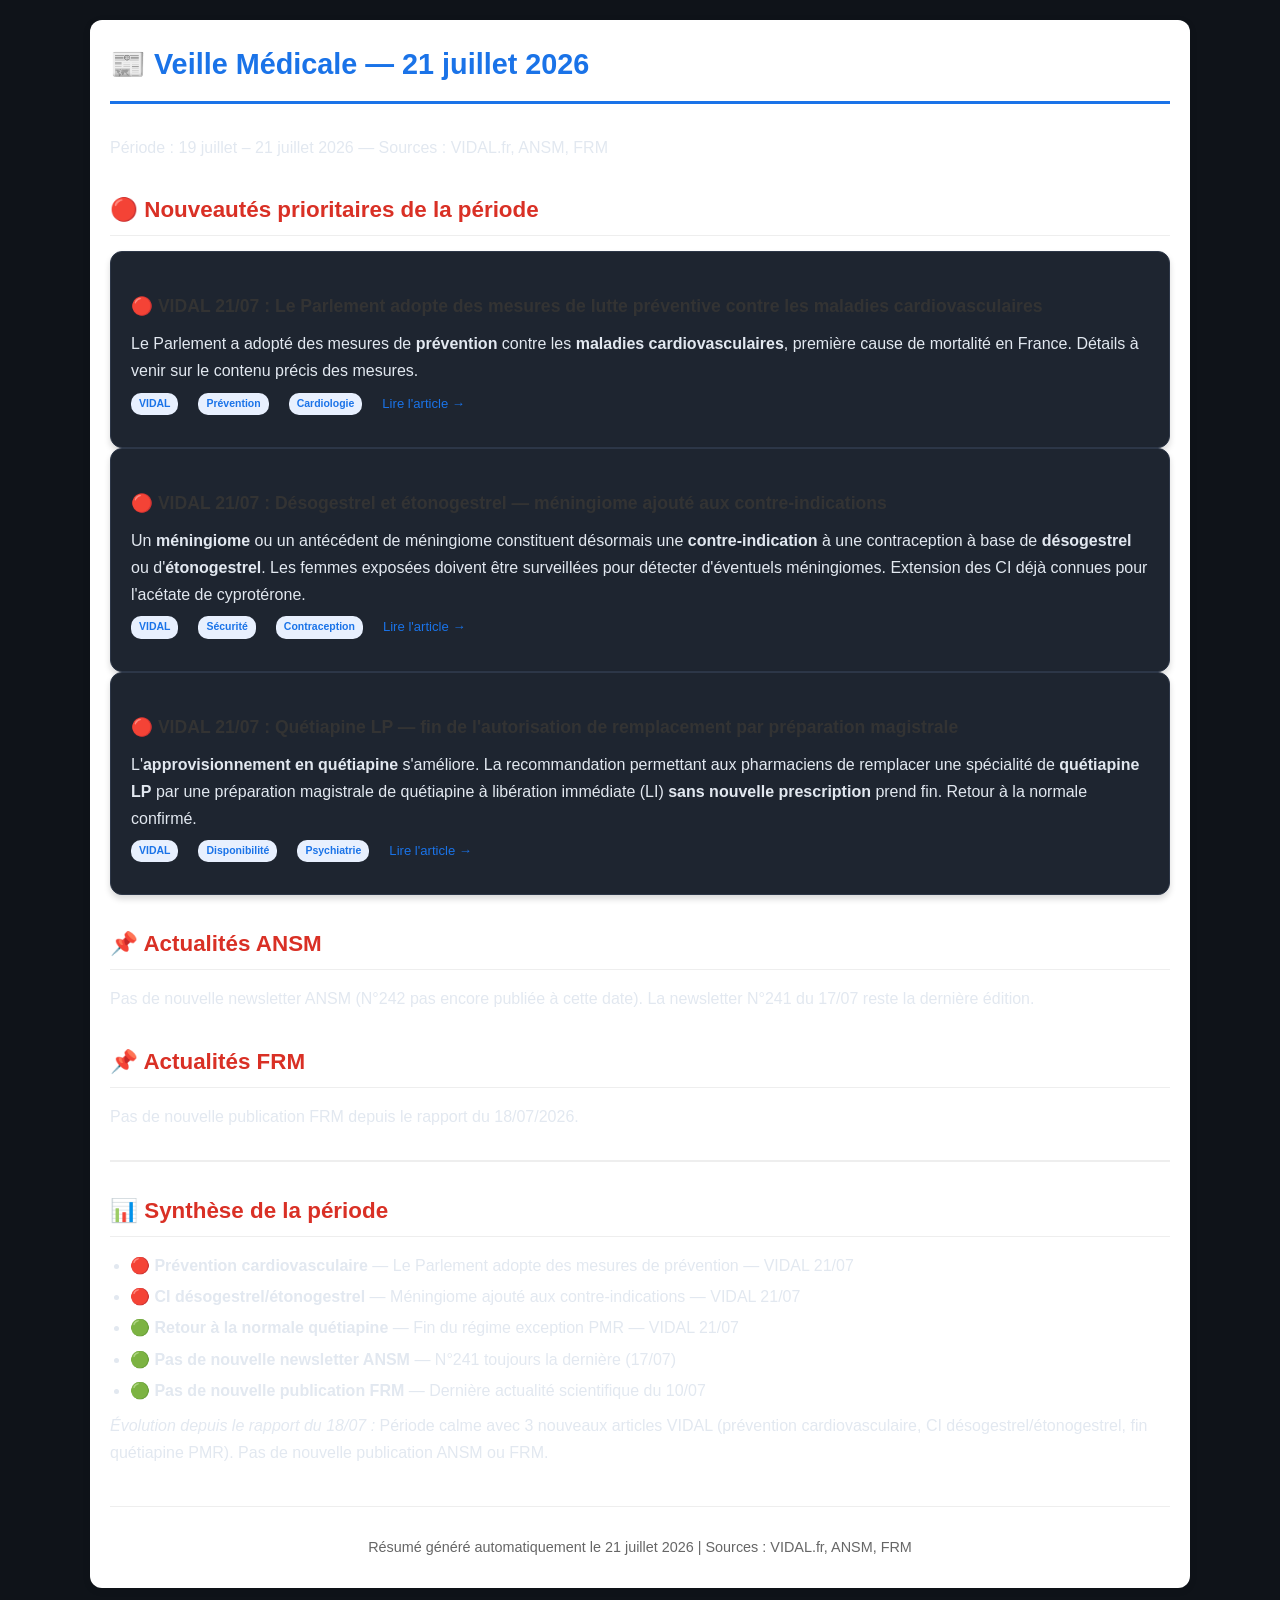
==== veille_medicale.html @ 1be4ecb5 "Mise à jour veille médicale du 2026-07-21" ====
<!DOCTYPE html>
<html lang="fr">
<head>
    <meta charset="UTF-8">
    <meta name="viewport" content="width=device-width, initial-scale=1.0">
    <title>📰 Veille Médicale - 2026-07-21</title>
    <link rel="stylesheet" href="style.css">
    <link rel="stylesheet" href="style_veille.css">
</head>
<body>
    <div class="container">

        <h1>📰 Veille Médicale — 21 juillet 2026</h1>
        <p>Période : 19 juillet – 21 juillet 2026 — Sources : VIDAL.fr, ANSM, FRM</p>

        <h2 class="priority">🔴 Nouveautés prioritaires de la période</h2>

        <div class="article-card is-priority">
            <h3>🔴 VIDAL 21/07 : Le Parlement adopte des mesures de lutte préventive contre les maladies cardiovasculaires</h3>
            <p class="article-text">Le Parlement a adopté des mesures de <strong>prévention</strong> contre les <strong>maladies cardiovasculaires</strong>, première cause de mortalité en France. Détails à venir sur le contenu précis des mesures.</p>
            <div class="article-meta">
                <span class="badge">VIDAL</span>
                <span class="badge">Prévention</span>
                <span class="badge">Cardiologie</span>
                <a href="https://www.vidal.fr/actualites/38116-le-parlement-adopte-des-mesures-de-lutte-preventive-contre-les-maladies-cardiovasculaires.html" class="btn-link">Lire l'article →</a>
            </div>
        </div>

        <div class="article-card is-priority">
            <h3>🔴 VIDAL 21/07 : Désogestrel et étonogestrel — méningiome ajouté aux contre-indications</h3>
            <p class="article-text">Un <strong>méningiome</strong> ou un antécédent de méningiome constituent désormais une <strong>contre-indication</strong> à une contraception à base de <strong>désogestrel</strong> ou d'<strong>étonogestrel</strong>. Les femmes exposées doivent être surveillées pour détecter d'éventuels méningiomes. Extension des CI déjà connues pour l'acétate de cyprotérone.</p>
            <div class="article-meta">
                <span class="badge">VIDAL</span>
                <span class="badge">Sécurité</span>
                <span class="badge">Contraception</span>
                <a href="https://www.vidal.fr/actualites/38103-desogestrel-et-etonogestrel-ajout-du-meningiome-a-la-liste-des-contre-indications.html" class="btn-link">Lire l'article →</a>
            </div>
        </div>

        <div class="article-card is-priority">
            <h3>🔴 VIDAL 21/07 : Quétiapine LP — fin de l'autorisation de remplacement par préparation magistrale</h3>
            <p class="article-text">L'<strong>approvisionnement en quétiapine</strong> s'améliore. La recommandation permettant aux pharmaciens de remplacer une spécialité de <strong>quétiapine LP</strong> par une préparation magistrale de quétiapine à libération immédiate (LI) <strong>sans nouvelle prescription</strong> prend fin. Retour à la normale confirmé.</p>
            <div class="article-meta">
                <span class="badge">VIDAL</span>
                <span class="badge">Disponibilité</span>
                <span class="badge">Psychiatrie</span>
                <a href="https://www.vidal.fr/actualites/38111-preparations-magistrales-de-quetiapine-l-autorisation-de-remplacement-a-l-officine-prend-fin.html" class="btn-link">Lire l'article →</a>
            </div>
        </div>

        <h2>📌 Actualités ANSM</h2>
        <p>Pas de nouvelle newsletter ANSM (N°242 pas encore publiée à cette date). La newsletter N°241 du 17/07 reste la dernière édition.</p>

        <h2>📌 Actualités FRM</h2>
        <p>Pas de nouvelle publication FRM depuis le rapport du 18/07/2026.</p>

        <hr>

        <h2>📊 Synthèse de la période</h2>

        <ul>
            <li><strong>🔴 Prévention cardiovasculaire</strong> — Le Parlement adopte des mesures de prévention — VIDAL 21/07</li>
            <li><strong>🔴 CI désogestrel/étonogestrel</strong> — Méningiome ajouté aux contre-indications — VIDAL 21/07</li>
            <li><strong>🟢 Retour à la normale quétiapine</strong> — Fin du régime exception PMR — VIDAL 21/07</li>
            <li><strong>🟢 Pas de nouvelle newsletter ANSM</strong> — N°241 toujours la dernière (17/07)</li>
            <li><strong>🟢 Pas de nouvelle publication FRM</strong> — Dernière actualité scientifique du 10/07</li>
        </ul>

        <p><em>Évolution depuis le rapport du 18/07 :</em> Période calme avec 3 nouveaux articles VIDAL (prévention cardiovasculaire, CI désogestrel/étonogestrel, fin quétiapine PMR). Pas de nouvelle publication ANSM ou FRM.</p>

        <div class="footer">
            <p>Résumé généré automatiquement le 21 juillet 2026 | Sources : VIDAL.fr, ANSM, FRM</p>
        </div>

    </div>
</body>
</html>
---- style.css ----
/* === Style global === */
* {
    margin: 0;
    padding: 0;
    box-sizing: border-box;
}

body {
    font-family: -apple-system, BlinkMacSystemFont, 'Segoe UI', Roboto, sans-serif;
    line-height: 1.7;
    color: #333;
    background: #f8f9fa;
    padding: 20px;
}

.container {
    max-width: 800px;
    margin: 0 auto;
    background: white;
    padding: 40px;
    border-radius: 12px;
    box-shadow: 0 2px 8px rgba(0,0,0,0.08);
}

/* === Titres === */
h1 {
    color: #1a73e8;
    font-size: 1.8em;
    border-bottom: 3px solid #1a73e8;
    padding-bottom: 12px;
    margin-bottom: 30px;
}

h2 {
    color: #d93025;
    font-size: 1.4em;
    margin: 30px 0 15px;
    padding-bottom: 6px;
    border-bottom: 1px solid #eee;
}

h3 {
    color: #333;
    font-size: 1.1em;
    margin: 20px 0 8px;
}

/* === Texte et liens === */
p {
    margin: 8px 0;
}

a {
    color: #1a73e8;
    text-decoration: none;
}

a:hover {
    text-decoration: underline;
}

/* === Listes === */
ul {
    margin: 8px 0 8px 20px;
}

li {
    margin: 4px 0;
}

/* === Séparateur === */
hr {
    border: none;
    border-top: 2px solid #eee;
    margin: 30px 0;
}

/* === Badge priorités === */
.badge {
    display: inline-block;
    background: #e8f0fe;
    color: #1a73e8;
    font-size: 0.8em;
    padding: 2px 8px;
    border-radius: 10px;
    margin-right: 6px;
    font-weight: 600;
}

/* === Pied de page === */
.footer {
    margin-top: 40px;
    padding-top: 20px;
    border-top: 1px solid #eee;
    font-size: 0.9em;
    color: #666;
    text-align: center;
}

/* === Responsive === */
@media (max-width: 600px) {
    .container {
        padding: 20px;
    }
}
---- style_veille.css ----
/* ===== Veille Personnel de Santé — Style veille_personnel.html ===== */

* { 
  margin: 0; 
  padding: 0; 
  box-sizing: border-box; 
}

body {
  font-family: -apple-system, BlinkMacSystemFont, 'Segoe UI', Roboto, sans-serif;
  background: #0f1319; /* Fond général sombre et moderne */
  color: #e2e8f0; /* Texte principal clair */
  line-height: 1.7;
}

.container {
  max-width: 1100px;
  margin: 0 auto;
  padding: 20px;
}

/* Header — Dégradé moderne Violet/Bleu */
header {
  background: linear-gradient(135deg, #4c1d95, #1e40af);
  color: white;
  padding: 32px 24px;
  border-radius: 14px;
  margin-bottom: 28px;
  box-shadow: 0 4px 20px rgba(0, 0, 0, 0.25);
}

header h1 {
  font-size: 1.9em;
  margin-bottom: 8px;
}

header p {
  opacity: 0.9;
  font-size: 0.95em;
}

.header-meta {
  margin-top: 14px;
  display: flex;
  gap: 14px;
  flex-wrap: wrap;
  font-size: 0.85em;
}

.header-meta span {
  background: rgba(255, 255, 255, 0.15);
  padding: 4px 14px;
  border-radius: 20px;
  backdrop-filter: blur(4px);
}

/* Stats grid */
.stats-grid {
  display: grid;
  grid-template-columns: repeat(auto-fit, minmax(180px, 1fr));
  gap: 14px;
  margin-bottom: 24px;
}

.stat-card {
  background: #151b23; /* Gris foncé bleuté pour les stats */
  border: 1px solid #212936;
  border-radius: 12px;
  padding: 18px;
  box-shadow: 0 4px 12px rgba(0, 0, 0, 0.15);
  transition: transform 0.2s;
}

.stat-card:hover {
  transform: translateY(-2px);
}

.stat-card .number {
  font-size: 2em;
  font-weight: 700;
  color: #60a5fa; /* Bleu lumineux pour faire ressortir les chiffres */
}

.stat-card .label {
  font-size: 0.85em;
  color: #94a3b8;
  margin-top: 4px;
}

/* Source badges */
.source-stats {
  display: flex;
  gap: 12px;
  margin-bottom: 24px;
  flex-wrap: wrap;
}

.source-badge {
  background: #151b23;
  border: 1px solid #212936;
  color: #cbd5e1;
  padding: 6px 14px;
  border-radius: 20px;
  font-size: 0.85em;
}

.source-badge strong {
  color: #818cf8; /* Violet clair pour valoriser les nombres */
}

/* Keywords trending */
.trending-kws {
  display: flex;
  gap: 8px;
  flex-wrap: wrap;
  margin-bottom: 24px;
  background: #151b23;
  padding: 12px;
  border-radius: 10px;
  border: 1px solid #212936;
}

.kw-tag {
  background: #222a36;
  color: #93c5fd;
  border: 1px solid #1e3a8a;
  padding: 4px 10px;
  border-radius: 6px;
  font-size: 0.82em;
}

/* Filters and selectors */
.filters {
  display: flex;
  gap: 12px;
  background: #151b23;
  padding: 16px;
  border-radius: 12px;
  margin-bottom: 20px;
  align-items: center;
  flex-wrap: wrap;
  border: 1px solid #212936;
}

.filters label {
  font-size: 0.9em;
  font-weight: 600;
  color: #94a3b8;
}

.filters select, .filters input {
  background: #1e2530;
  border: 1px solid #374151;
  color: white;
  padding: 8px 12px;
  border-radius: 8px;
  outline: none;
  font-size: 0.9em;
}

.filters select:focus, .filters input:focus {
  border-color: #60a5fa;
  box-shadow: 0 0 0 2px rgba(96, 165, 250, 0.2);
}

.filter-btn {
  background: #374151;
  color: white;
  border: none;
  padding: 8px 16px;
  border-radius: 8px;
  cursor: pointer;
  font-weight: 500;
  font-size: 0.9em;
}

.filter-btn:hover {
  background: #4b5563;
}

/* Toolbar sorting buttons */
.toolbar {
  display: flex;
  gap: 10px;
  margin-bottom: 20px;
}

.toolbar button {
  background: #151b23;
  border: 1px solid #212936;
  color: #94a3b8;
  padding: 8px 16px;
  border-radius: 8px;
  cursor: pointer;
  font-size: 0.88em;
  font-weight: 500;
  transition: all 0.2s;
}

.toolbar button:hover {
  background: #1e2530;
  color: white;
}

.toolbar button.active {
  background: #2563eb;
  color: white;
  border-color: #3b82f6;
  box-shadow: 0 0 12px rgba(59, 130, 246, 0.3);
}

/* Article Cards — Gris très foncé imposé */
.article-list {
  display: flex;
  flex-direction: column;
  gap: 16px;
}

.article-card {
  background: #1e2530; /* Gris très foncé requis */
  border: 1px solid #2d3748;
  border-radius: 12px;
  padding: 20px;
  box-shadow: 0 4px 6px rgba(0, 0, 0, 0.15);
  transition: box-shadow 0.2s, border-color 0.2s;
}

.article-card:hover {
  box-shadow: 0 6px 16px rgba(0, 0, 0, 0.25);
  border-color: #4a5568;
}

/* Bordures latérales d'accentuation d'après priorité (optionnel mais très lisible) */
.article-card.high { border-left: 4px solid #ef4444; }
.article-card.medium { border-left: 4px solid #f59e0b; }
.article-card.low { border-left: 4px solid #3b82f6; }

.article-header {
  display: flex;
  justify-content: space-between;
  align-items: flex-start;
  gap: 16px;
  margin-bottom: 10px;
}

.article-title {
  font-size: 1.15em;
  font-weight: 600;
  color: #f8fafc; /* Titre très clair */
  line-height: 1.4;
}

/* Badges de score */
.score-badge {
  padding: 4px 10px;
  border-radius: 6px;
  font-size: 0.78em;
  font-weight: 600;
  white-space: nowrap;
}

.score-badge.high { background: rgba(239, 68, 68, 0.15); color: #fca5a5; border: 1px solid rgba(239, 68, 68, 0.3); }
.score-badge.medium { background: rgba(245, 158, 11, 0.15); color: #fde047; border: 1px solid rgba(245, 158, 11, 0.3); }
.score-badge.low { background: rgba(59, 130, 246, 0.15); color: #93c5fd; border: 1px solid rgba(59, 130, 246, 0.3); }

/* Meta info */
.article-meta {
  display: flex;
  gap: 14px;
  font-size: 0.82em;
  color: #94a3b8;
  margin-bottom: 12px;
  flex-wrap: wrap;
}

.article-meta .source {
  font-weight: 600;
  color: #a78bfa; /* Accentuation violette pour la source */
}

/* Résumé */
.article-resume {
  font-size: 0.92em;
  color: #cbd5e1; /* Gris doux pour le pavé de texte */
  line-height: 1.7;
  margin-bottom: 14px;
  text-align: justify;
}

/* Keywords */
.article-kws {
  display: flex;
  gap: 6px;
  flex-wrap: wrap;
}

.art-kw {
  background: #151b23;
  border: 1px solid #2d3748;
  padding: 3px 9px;
  border-radius: 6px;
  font-size: 0.75em;
  color: #94a3b8;
}

.art-kw.multi {
  background: rgba(245, 158, 11, 0.1);
  color: #f59e0b;
  border: 1px solid rgba(245, 158, 11, 0.2);
}

/* Pagination */
#pagination {
  display: flex;
  justify-content: center;
  gap: 8px;
  margin-top: 30px;
  margin-bottom: 20px;
}

#pagination button {
  background: #151b23;
  border: 1px solid #212936;
  color: #94a3b8;
  padding: 8px 14px;
  border-radius: 6px;
  cursor: pointer;
  transition: all 0.2s;
}

#pagination button:hover {
  background: #1e2530;
  color: white;
}

#pagination button.active {
  background: #4c1d95;
  color: white;
  border-color: #6d28d9;
}
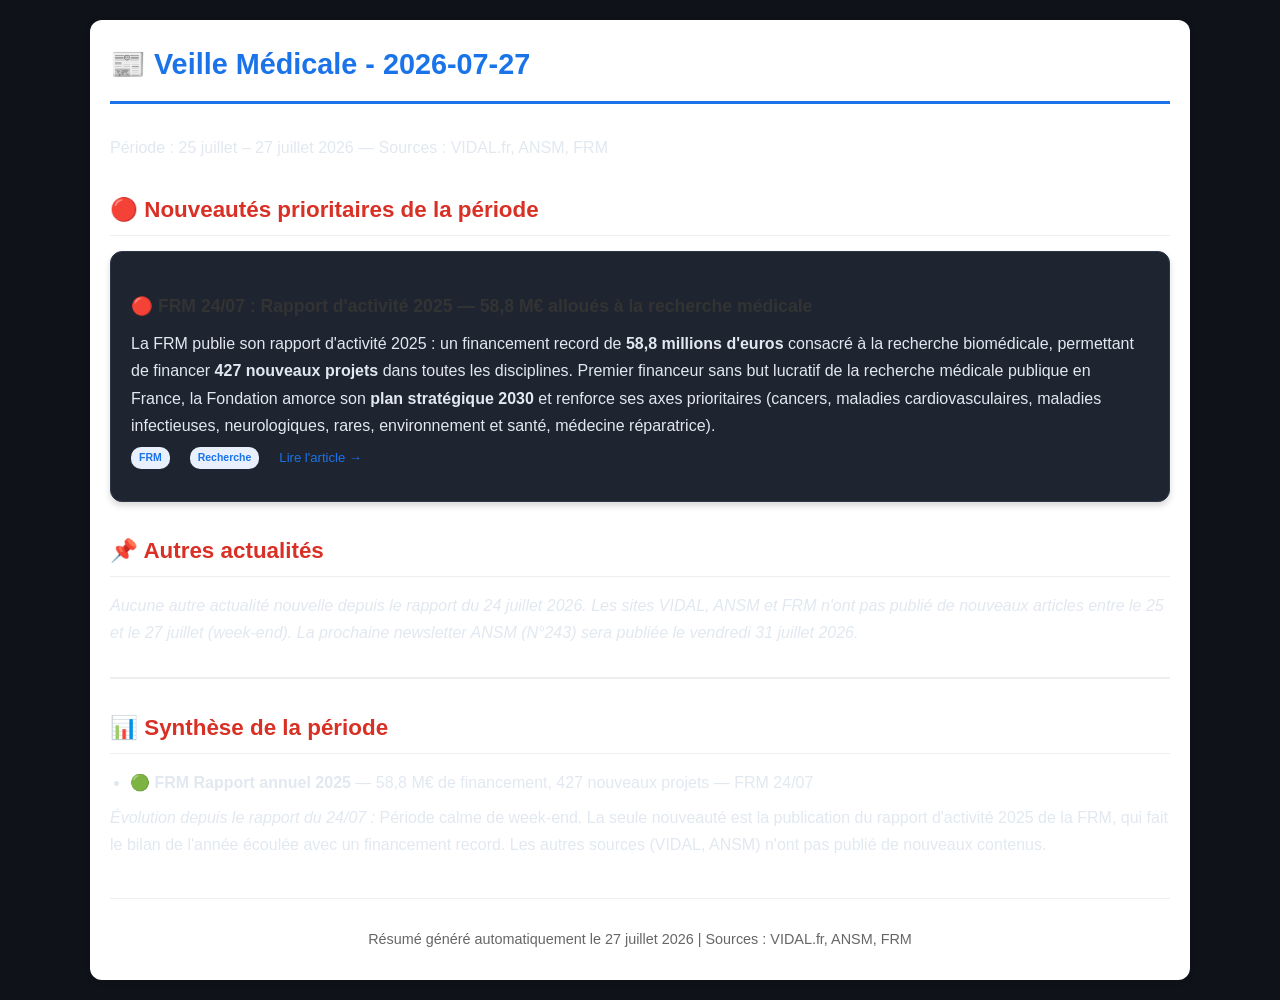
==== commit c60872e1: "Mise à jour veille médicale du 2026-07-27" ====
--- a/veille_medicale.html
+++ b/veille_medicale.html
@@ -3,75 +3,46 @@
 <head>
     <meta charset="UTF-8">
     <meta name="viewport" content="width=device-width, initial-scale=1.0">
-    <title>📰 Veille Médicale - 2026-07-21</title>
+    <title>📰 Veille Médicale - 2026-07-27</title>
     <link rel="stylesheet" href="style.css">
     <link rel="stylesheet" href="style_veille.css">
 </head>
 <body>
     <div class="container">
 
-        <h1>📰 Veille Médicale — 21 juillet 2026</h1>
-        <p>Période : 19 juillet – 21 juillet 2026 — Sources : VIDAL.fr, ANSM, FRM</p>
+        <h1>📰 Veille Médicale - 2026-07-27</h1>
+        <p>Période : 25 juillet – 27 juillet 2026 — Sources : VIDAL.fr, ANSM, FRM</p>
 
         <h2 class="priority">🔴 Nouveautés prioritaires de la période</h2>
 
         <div class="article-card is-priority">
-            <h3>🔴 VIDAL 21/07 : Le Parlement adopte des mesures de lutte préventive contre les maladies cardiovasculaires</h3>
-            <p class="article-text">Le Parlement a adopté des mesures de <strong>prévention</strong> contre les <strong>maladies cardiovasculaires</strong>, première cause de mortalité en France. Détails à venir sur le contenu précis des mesures.</p>
+            <h3>🔴 FRM 24/07 : Rapport d'activité 2025 — 58,8 M€ alloués à la recherche médicale</h3>
+            <p class="article-text">La FRM publie son rapport d'activité 2025 : un financement record de <strong>58,8 millions d'euros</strong> consacré à la recherche biomédicale, permettant de financer <strong>427 nouveaux projets</strong> dans toutes les disciplines. Premier financeur sans but lucratif de la recherche médicale publique en France, la Fondation amorce son <strong>plan stratégique 2030</strong> et renforce ses axes prioritaires (cancers, maladies cardiovasculaires, maladies infectieuses, neurologiques, rares, environnement et santé, médecine réparatrice).</p>
             <div class="article-meta">
-                <span class="badge">VIDAL</span>
-                <span class="badge">Prévention</span>
-                <span class="badge">Cardiologie</span>
-                <a href="https://www.vidal.fr/actualites/38116-le-parlement-adopte-des-mesures-de-lutte-preventive-contre-les-maladies-cardiovasculaires.html" class="btn-link">Lire l'article →</a>
+                <span class="badge">FRM</span>
+                <span class="badge">Recherche</span>
+                <a href="https://www.frm.org/fr/actualites/rapport-activite-2025" class="btn-link">Lire l'article →</a>
             </div>
         </div>
 
-        <div class="article-card is-priority">
-            <h3>🔴 VIDAL 21/07 : Désogestrel et étonogestrel — méningiome ajouté aux contre-indications</h3>
-            <p class="article-text">Un <strong>méningiome</strong> ou un antécédent de méningiome constituent désormais une <strong>contre-indication</strong> à une contraception à base de <strong>désogestrel</strong> ou d'<strong>étonogestrel</strong>. Les femmes exposées doivent être surveillées pour détecter d'éventuels méningiomes. Extension des CI déjà connues pour l'acétate de cyprotérone.</p>
-            <div class="article-meta">
-                <span class="badge">VIDAL</span>
-                <span class="badge">Sécurité</span>
-                <span class="badge">Contraception</span>
-                <a href="https://www.vidal.fr/actualites/38103-desogestrel-et-etonogestrel-ajout-du-meningiome-a-la-liste-des-contre-indications.html" class="btn-link">Lire l'article →</a>
-            </div>
-        </div>
+        <h2>📌 Autres actualités</h2>
 
-        <div class="article-card is-priority">
-            <h3>🔴 VIDAL 21/07 : Quétiapine LP — fin de l'autorisation de remplacement par préparation magistrale</h3>
-            <p class="article-text">L'<strong>approvisionnement en quétiapine</strong> s'améliore. La recommandation permettant aux pharmaciens de remplacer une spécialité de <strong>quétiapine LP</strong> par une préparation magistrale de quétiapine à libération immédiate (LI) <strong>sans nouvelle prescription</strong> prend fin. Retour à la normale confirmé.</p>
-            <div class="article-meta">
-                <span class="badge">VIDAL</span>
-                <span class="badge">Disponibilité</span>
-                <span class="badge">Psychiatrie</span>
-                <a href="https://www.vidal.fr/actualites/38111-preparations-magistrales-de-quetiapine-l-autorisation-de-remplacement-a-l-officine-prend-fin.html" class="btn-link">Lire l'article →</a>
-            </div>
-        </div>
-
-        <h2>📌 Actualités ANSM</h2>
-        <p>Pas de nouvelle newsletter ANSM (N°242 pas encore publiée à cette date). La newsletter N°241 du 17/07 reste la dernière édition.</p>
-
-        <h2>📌 Actualités FRM</h2>
-        <p>Pas de nouvelle publication FRM depuis le rapport du 18/07/2026.</p>
+        <p><em>Aucune autre actualité nouvelle depuis le rapport du 24 juillet 2026. Les sites VIDAL, ANSM et FRM n'ont pas publié de nouveaux articles entre le 25 et le 27 juillet (week-end). La prochaine newsletter ANSM (N°243) sera publiée le vendredi 31 juillet 2026.</em></p>
 
         <hr>
 
         <h2>📊 Synthèse de la période</h2>
 
         <ul>
-            <li><strong>🔴 Prévention cardiovasculaire</strong> — Le Parlement adopte des mesures de prévention — VIDAL 21/07</li>
-            <li><strong>🔴 CI désogestrel/étonogestrel</strong> — Méningiome ajouté aux contre-indications — VIDAL 21/07</li>
-            <li><strong>🟢 Retour à la normale quétiapine</strong> — Fin du régime exception PMR — VIDAL 21/07</li>
-            <li><strong>🟢 Pas de nouvelle newsletter ANSM</strong> — N°241 toujours la dernière (17/07)</li>
-            <li><strong>🟢 Pas de nouvelle publication FRM</strong> — Dernière actualité scientifique du 10/07</li>
+            <li><strong>🟢 FRM Rapport annuel 2025</strong> — 58,8 M€ de financement, 427 nouveaux projets — FRM 24/07</li>
         </ul>
 
-        <p><em>Évolution depuis le rapport du 18/07 :</em> Période calme avec 3 nouveaux articles VIDAL (prévention cardiovasculaire, CI désogestrel/étonogestrel, fin quétiapine PMR). Pas de nouvelle publication ANSM ou FRM.</p>
+        <p><em>Évolution depuis le rapport du 24/07 :</em> Période calme de week-end. La seule nouveauté est la publication du rapport d'activité 2025 de la FRM, qui fait le bilan de l'année écoulée avec un financement record. Les autres sources (VIDAL, ANSM) n'ont pas publié de nouveaux contenus.</p>
 
         <div class="footer">
-            <p>Résumé généré automatiquement le 21 juillet 2026 | Sources : VIDAL.fr, ANSM, FRM</p>
+            <p>Résumé généré automatiquement le 27 juillet 2026 | Sources : VIDAL.fr, ANSM, FRM</p>
         </div>
 
     </div>
 </body>
-</html>
+</html>
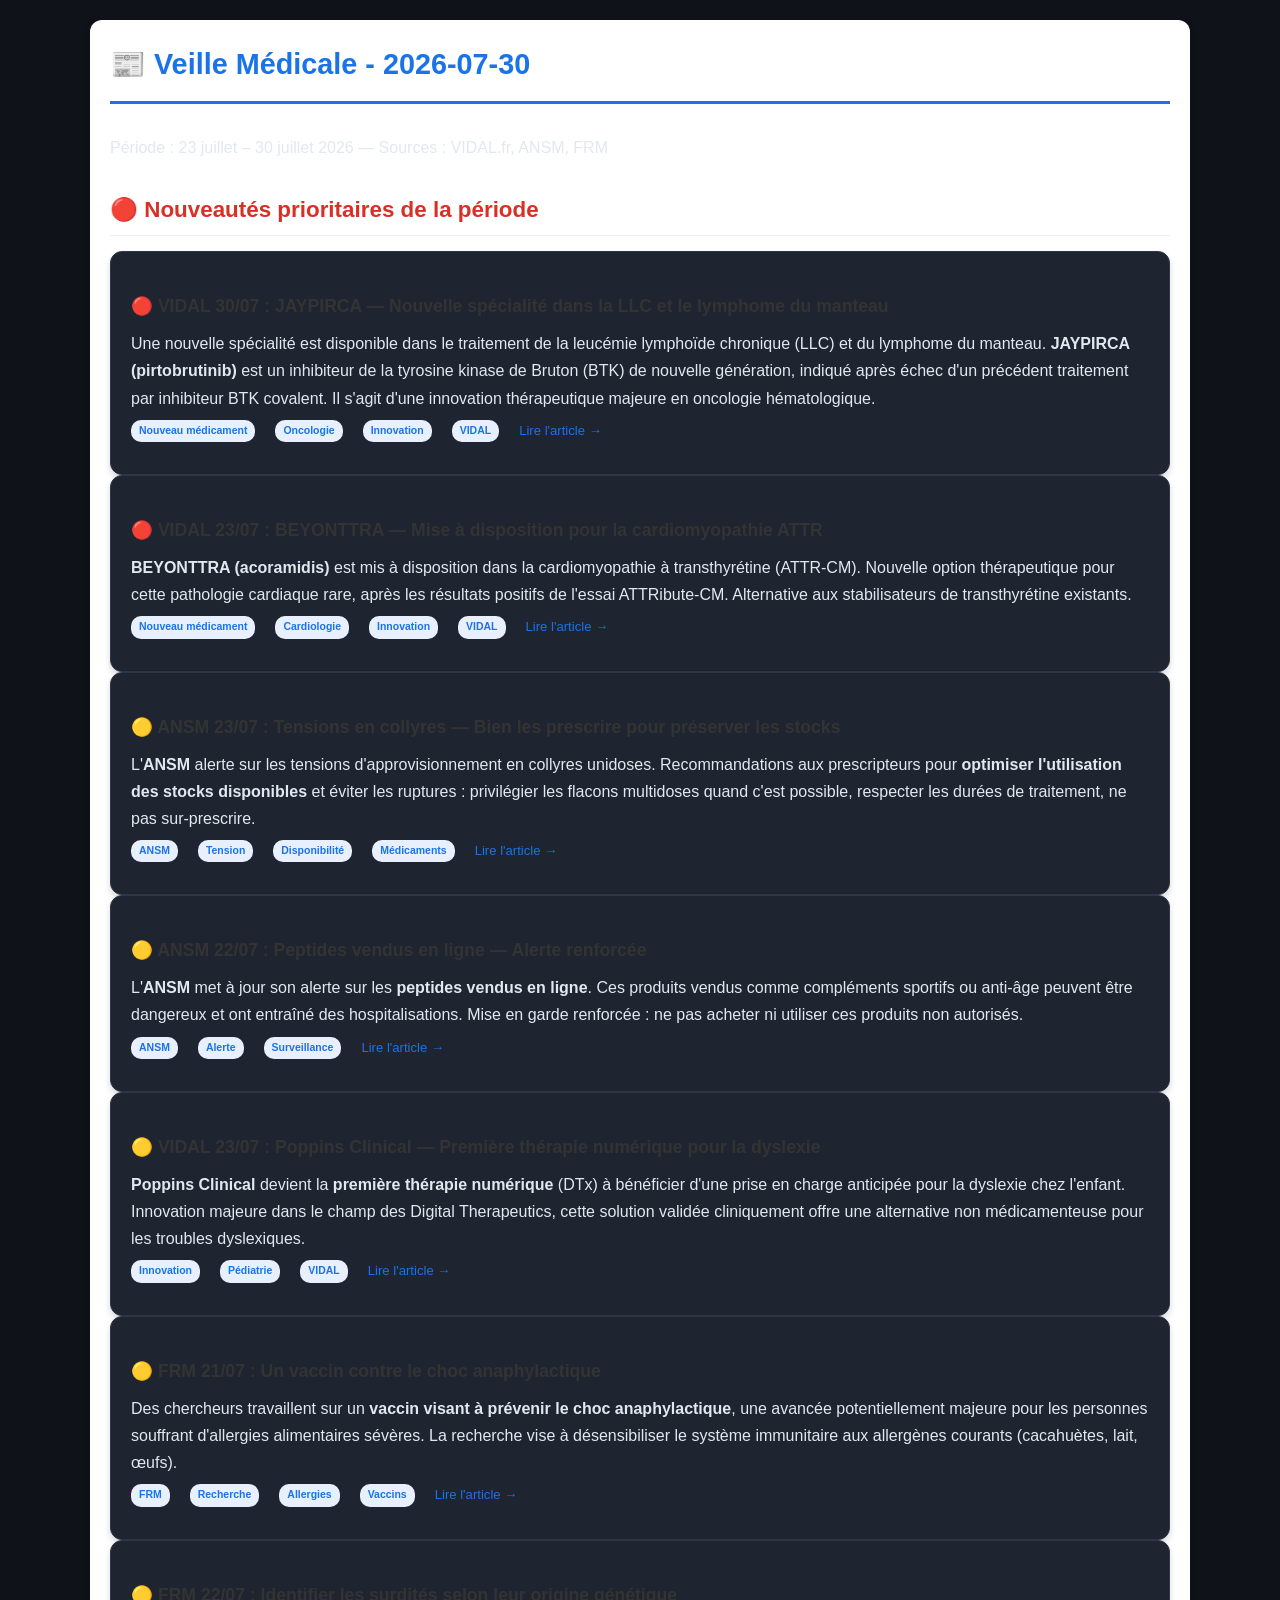
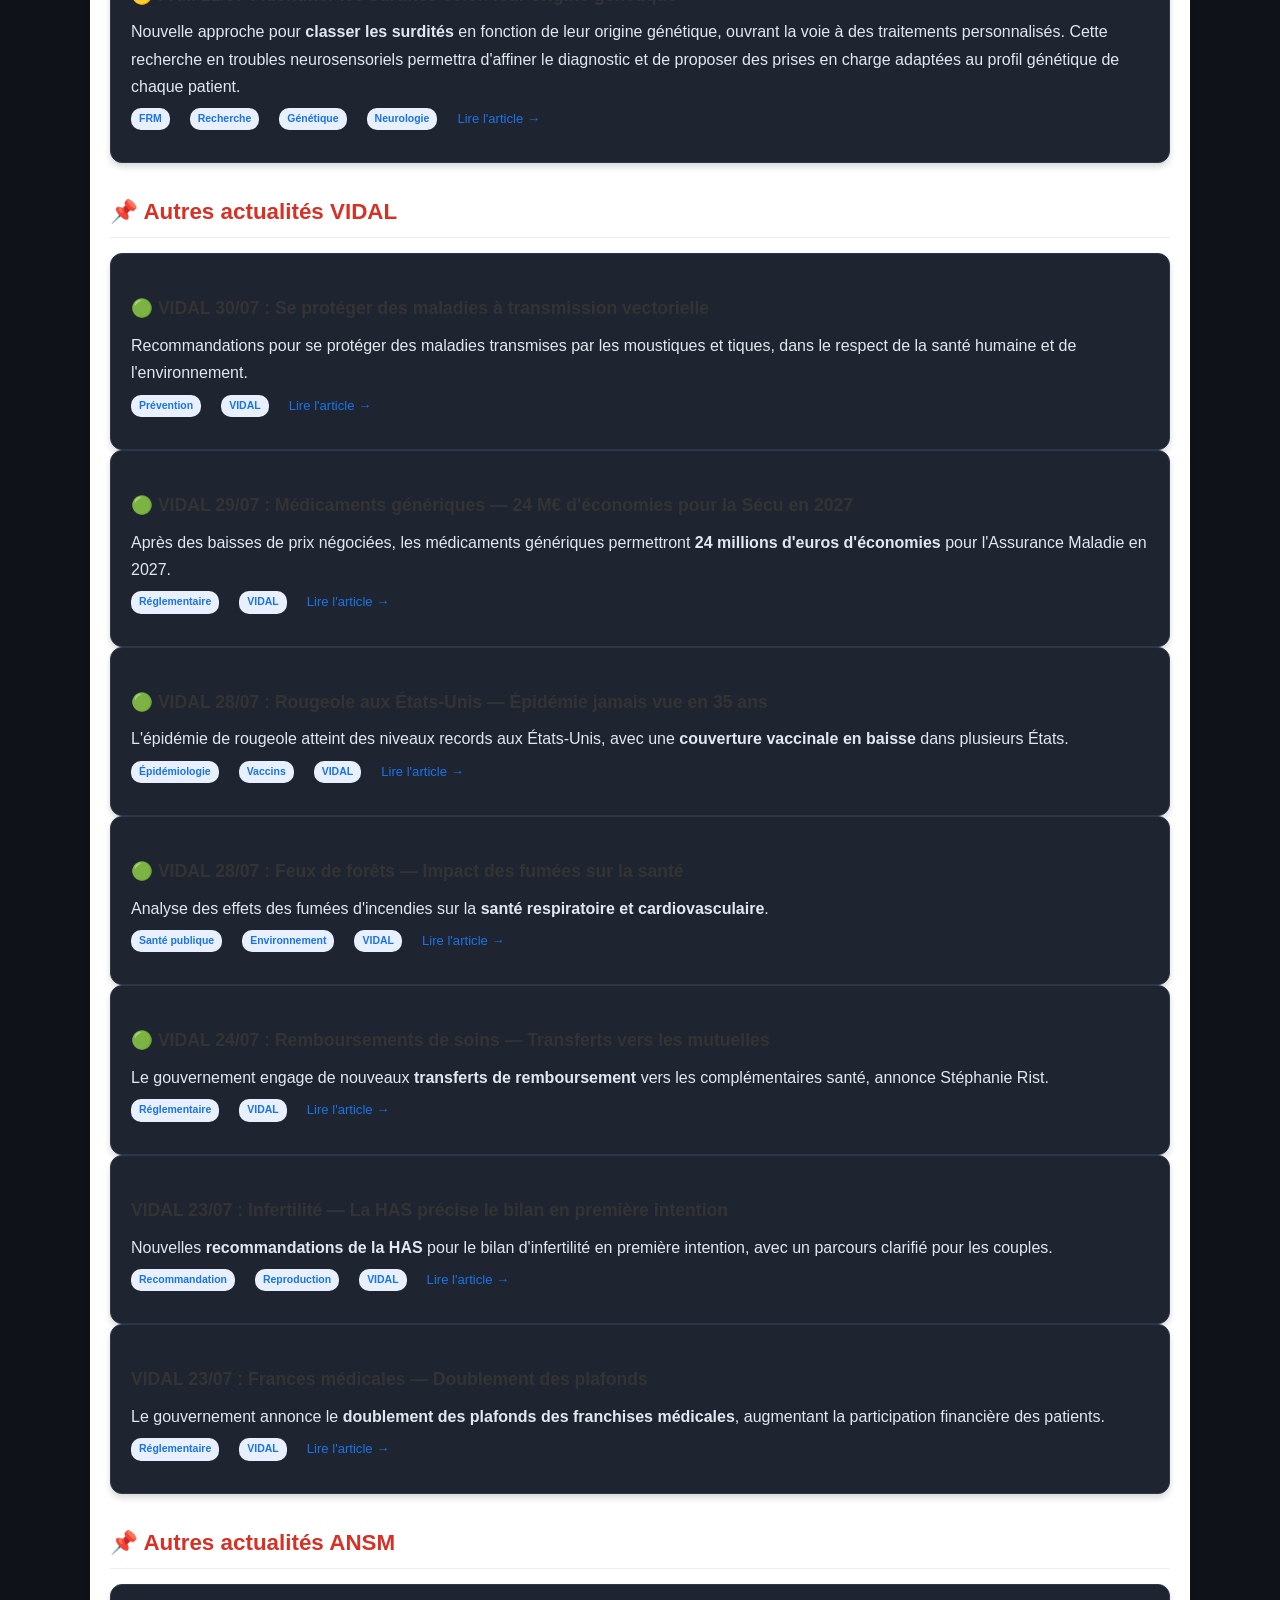
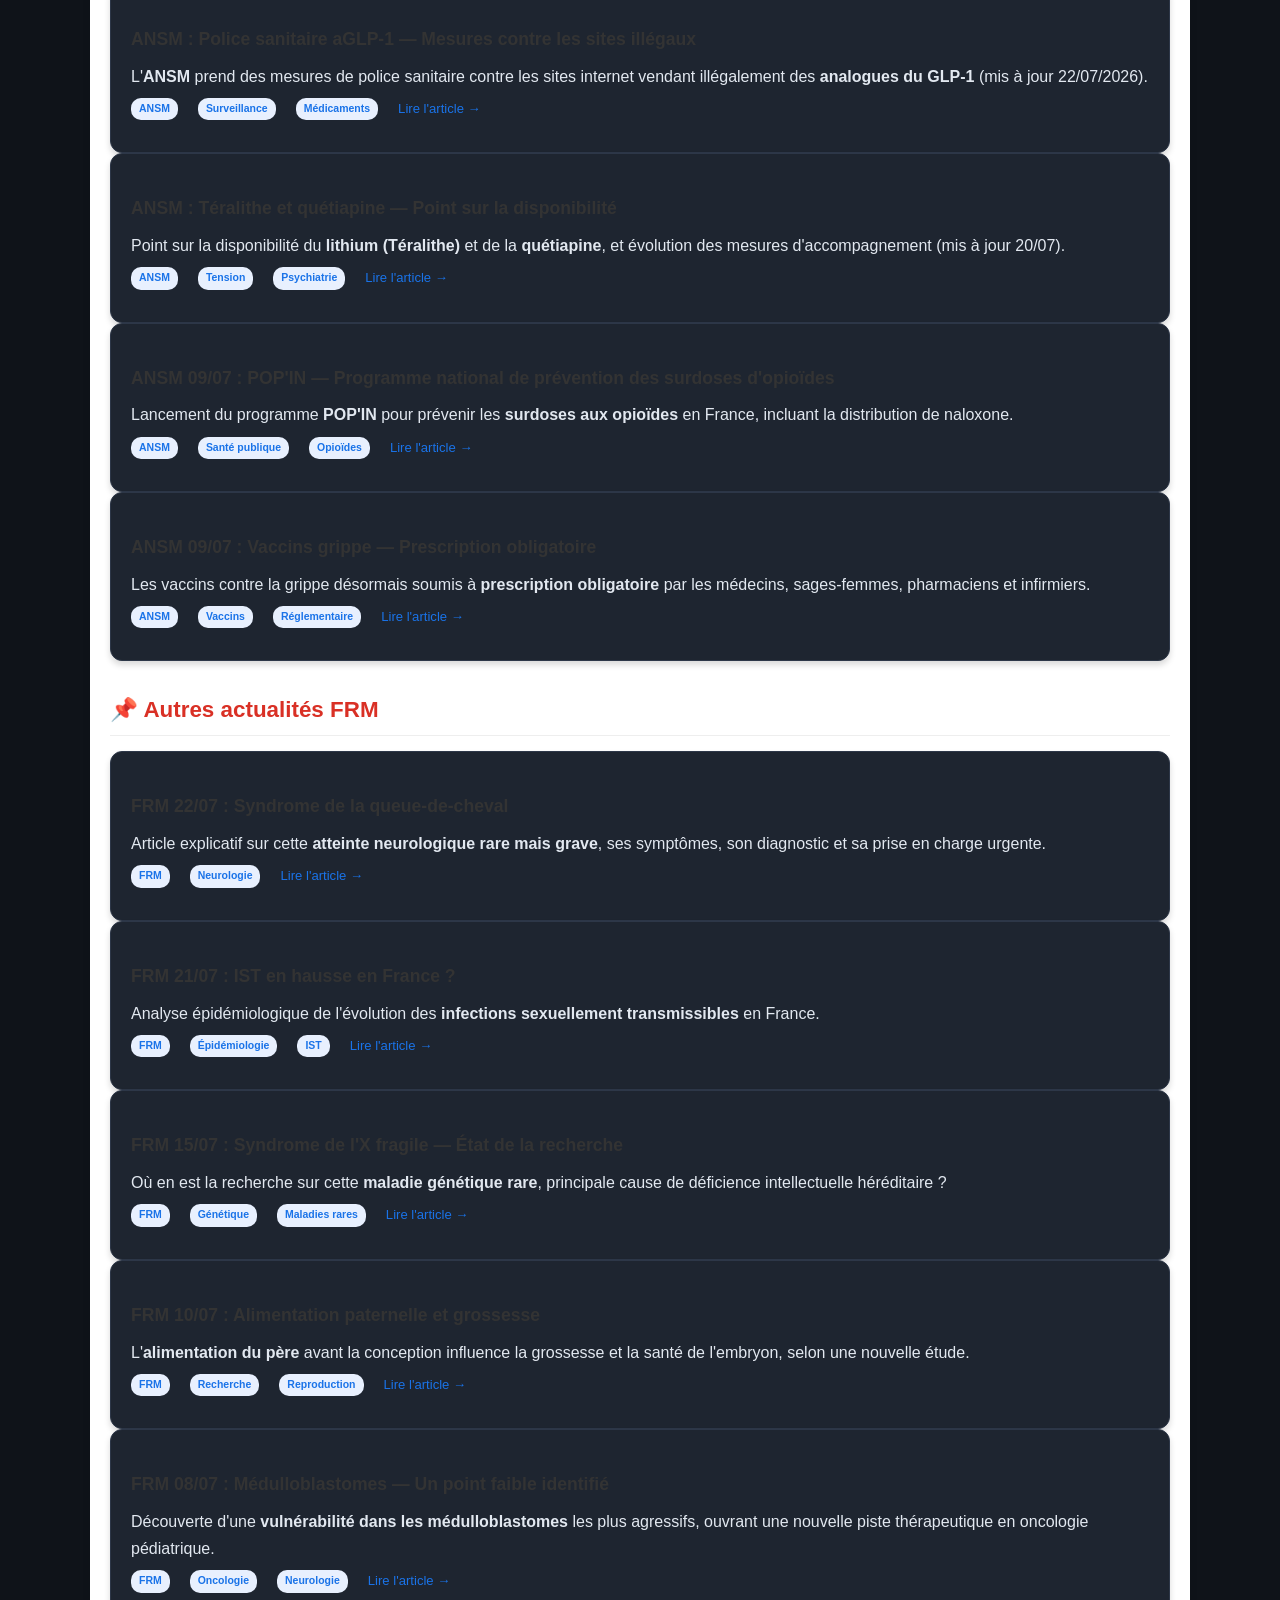
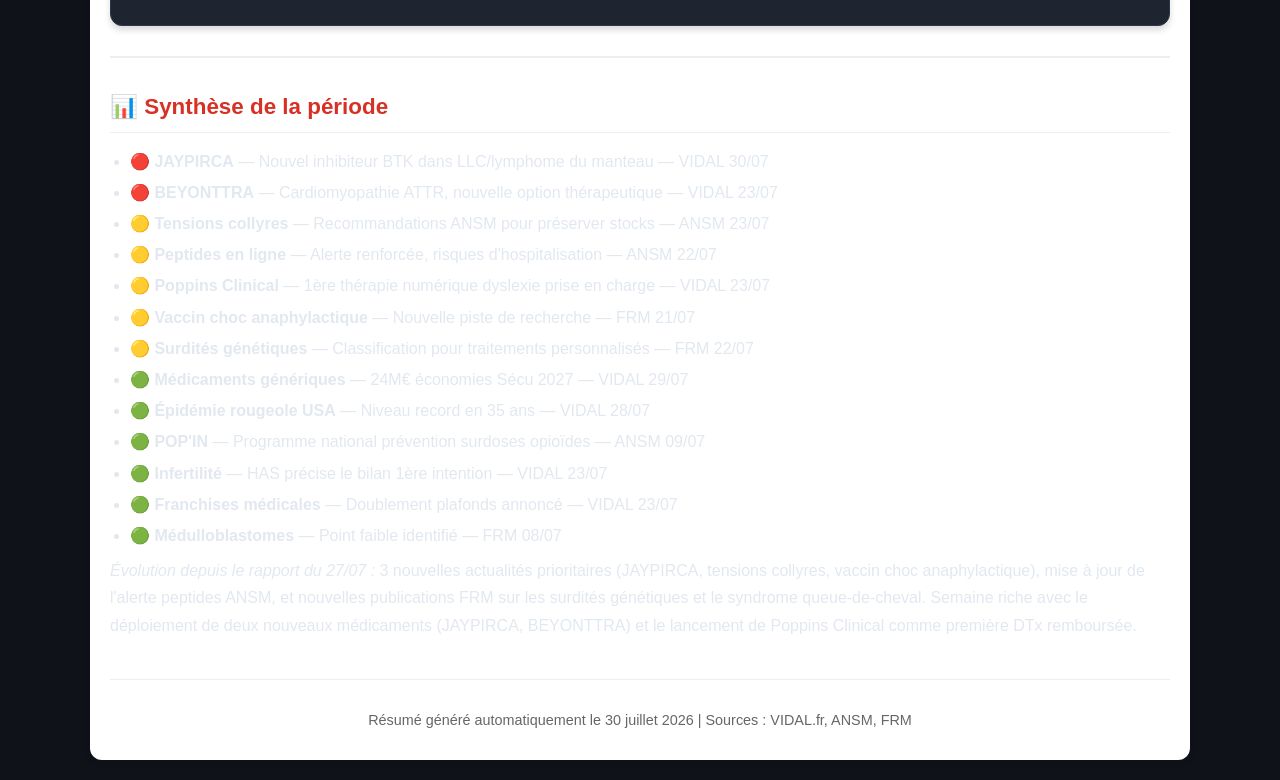
==== commit 92fef96a: "Mise à jour veille médicale du 2026-07-30" ====
--- a/veille_medicale.html
+++ b/veille_medicale.html
@@ -3,46 +3,303 @@
 <head>
     <meta charset="UTF-8">
     <meta name="viewport" content="width=device-width, initial-scale=1.0">
-    <title>📰 Veille Médicale - 2026-07-27</title>
+    <title>📰 Veille Médicale - 2026-07-30</title>
     <link rel="stylesheet" href="style.css">
     <link rel="stylesheet" href="style_veille.css">
 </head>
 <body>
     <div class="container">
 
-        <h1>📰 Veille Médicale - 2026-07-27</h1>
-        <p>Période : 25 juillet – 27 juillet 2026 — Sources : VIDAL.fr, ANSM, FRM</p>
+        <h1>📰 Veille Médicale - 2026-07-30</h1>
+        <p>Période : 23 juillet – 30 juillet 2026 — Sources : VIDAL.fr, ANSM, FRM</p>
 
         <h2 class="priority">🔴 Nouveautés prioritaires de la période</h2>
 
         <div class="article-card is-priority">
-            <h3>🔴 FRM 24/07 : Rapport d'activité 2025 — 58,8 M€ alloués à la recherche médicale</h3>
-            <p class="article-text">La FRM publie son rapport d'activité 2025 : un financement record de <strong>58,8 millions d'euros</strong> consacré à la recherche biomédicale, permettant de financer <strong>427 nouveaux projets</strong> dans toutes les disciplines. Premier financeur sans but lucratif de la recherche médicale publique en France, la Fondation amorce son <strong>plan stratégique 2030</strong> et renforce ses axes prioritaires (cancers, maladies cardiovasculaires, maladies infectieuses, neurologiques, rares, environnement et santé, médecine réparatrice).</p>
+            <h3>🔴 VIDAL 30/07 : JAYPIRCA — Nouvelle spécialité dans la LLC et le lymphome du manteau</h3>
+            <p class="article-text">Une nouvelle spécialité est disponible dans le traitement de la leucémie lymphoïde chronique (LLC) et du lymphome du manteau. <strong>JAYPIRCA (pirtobrutinib)</strong> est un inhibiteur de la tyrosine kinase de Bruton (BTK) de nouvelle génération, indiqué après échec d'un précédent traitement par inhibiteur BTK covalent. Il s'agit d'une innovation thérapeutique majeure en oncologie hématologique.</p>
+            <div class="article-meta">
+                <span class="badge">Nouveau médicament</span>
+                <span class="badge">Oncologie</span>
+                <span class="badge">Innovation</span>
+                <span class="badge">VIDAL</span>
+                <a href="https://www.vidal.fr/actualites/38140-une-nouvelle-specialite-dans-la-llc-et-le-lymphome-du-manteau-jaypirca.html" class="btn-link">Lire l'article →</a>
+            </div>
+        </div>
+
+        <div class="article-card is-priority">
+            <h3>🔴 VIDAL 23/07 : BEYONTTRA — Mise à disposition pour la cardiomyopathie ATTR</h3>
+            <p class="article-text"><strong>BEYONTTRA (acoramidis)</strong> est mis à disposition dans la cardiomyopathie à transthyrétine (ATTR-CM). Nouvelle option thérapeutique pour cette pathologie cardiaque rare, après les résultats positifs de l'essai ATTRibute-CM. Alternative aux stabilisateurs de transthyrétine existants.</p>
+            <div class="article-meta">
+                <span class="badge">Nouveau médicament</span>
+                <span class="badge">Cardiologie</span>
+                <span class="badge">Innovation</span>
+                <span class="badge">VIDAL</span>
+                <a href="https://www.vidal.fr/actualites/38099-cardiomyopathie-attr-mise-a-disposition-de-beyonttra.html" class="btn-link">Lire l'article →</a>
+            </div>
+        </div>
+
+        <div class="article-card is-priority">
+            <h3>🟡 ANSM 23/07 : Tensions en collyres — Bien les prescrire pour préserver les stocks</h3>
+            <p class="article-text">L'<strong>ANSM</strong> alerte sur les tensions d'approvisionnement en collyres unidoses. Recommandations aux prescripteurs pour <strong>optimiser l'utilisation des stocks disponibles</strong> et éviter les ruptures : privilégier les flacons multidoses quand c'est possible, respecter les durées de traitement, ne pas sur-prescrire.</p>
+            <div class="article-meta">
+                <span class="badge">ANSM</span>
+                <span class="badge">Tension</span>
+                <span class="badge">Disponibilité</span>
+                <span class="badge">Médicaments</span>
+                <a href="https://ansm.sante.fr/actualites/tensions-en-collyres-bien-les-prescrire-pour-preserver-les-stocks-disponibles" class="btn-link">Lire l'article →</a>
+            </div>
+        </div>
+
+        <div class="article-card is-priority">
+            <h3>🟡 ANSM 22/07 : Peptides vendus en ligne — Alerte renforcée</h3>
+            <p class="article-text">L'<strong>ANSM</strong> met à jour son alerte sur les <strong>peptides vendus en ligne</strong>. Ces produits vendus comme compléments sportifs ou anti-âge peuvent être dangereux et ont entraîné des hospitalisations. Mise en garde renforcée : ne pas acheter ni utiliser ces produits non autorisés.</p>
+            <div class="article-meta">
+                <span class="badge">ANSM</span>
+                <span class="badge">Alerte</span>
+                <span class="badge">Surveillance</span>
+                <a href="https://ansm.sante.fr/actualites/peptides-vendus-en-ligne-ne-les-utilisez-pas-ils-peuvent-etre-dangereux" class="btn-link">Lire l'article →</a>
+            </div>
+        </div>
+
+        <div class="article-card is-priority">
+            <h3>🟡 VIDAL 23/07 : Poppins Clinical — Première thérapie numérique pour la dyslexie</h3>
+            <p class="article-text"><strong>Poppins Clinical</strong> devient la <strong>première thérapie numérique</strong> (DTx) à bénéficier d'une prise en charge anticipée pour la dyslexie chez l'enfant. Innovation majeure dans le champ des Digital Therapeutics, cette solution validée cliniquement offre une alternative non médicamenteuse pour les troubles dyslexiques.</p>
+            <div class="article-meta">
+                <span class="badge">Innovation</span>
+                <span class="badge">Pédiatrie</span>
+                <span class="badge">VIDAL</span>
+                <a href="https://www.vidal.fr/actualites/38130-dyslexie-chez-l-enfant-poppins-clinical-premiere-therapie-numerique-avec-prise-en-charge-anticipee.html" class="btn-link">Lire l'article →</a>
+            </div>
+        </div>
+
+        <div class="article-card is-priority">
+            <h3>🟡 FRM 21/07 : Un vaccin contre le choc anaphylactique</h3>
+            <p class="article-text">Des chercheurs travaillent sur un <strong>vaccin visant à prévenir le choc anaphylactique</strong>, une avancée potentiellement majeure pour les personnes souffrant d'allergies alimentaires sévères. La recherche vise à désensibiliser le système immunitaire aux allergènes courants (cacahuètes, lait, œufs).</p>
             <div class="article-meta">
                 <span class="badge">FRM</span>
                 <span class="badge">Recherche</span>
-                <a href="https://www.frm.org/fr/actualites/rapport-activite-2025" class="btn-link">Lire l'article →</a>
-            </div>
-        </div>
-
-        <h2>📌 Autres actualités</h2>
-
-        <p><em>Aucune autre actualité nouvelle depuis le rapport du 24 juillet 2026. Les sites VIDAL, ANSM et FRM n'ont pas publié de nouveaux articles entre le 25 et le 27 juillet (week-end). La prochaine newsletter ANSM (N°243) sera publiée le vendredi 31 juillet 2026.</em></p>
+                <span class="badge">Allergies</span>
+                <span class="badge">Vaccins</span>
+                <a href="https://www.frm.org/fr/actualites/un-vaccin-contre-le-choc-anaphylactique" class="btn-link">Lire l'article →</a>
+            </div>
+        </div>
+
+        <div class="article-card is-priority">
+            <h3>🟡 FRM 22/07 : Identifier les surdités selon leur origine génétique</h3>
+            <p class="article-text">Nouvelle approche pour <strong>classer les surdités</strong> en fonction de leur origine génétique, ouvrant la voie à des traitements personnalisés. Cette recherche en troubles neurosensoriels permettra d'affiner le diagnostic et de proposer des prises en charge adaptées au profil génétique de chaque patient.</p>
+            <div class="article-meta">
+                <span class="badge">FRM</span>
+                <span class="badge">Recherche</span>
+                <span class="badge">Génétique</span>
+                <span class="badge">Neurologie</span>
+                <a href="https://www.frm.org/fr/actualites/troubles-neurosensoriels-identifier-les-surdites-selon-leur-origine-genetique" class="btn-link">Lire l'article →</a>
+            </div>
+        </div>
+
+        <h2>📌 Autres actualités VIDAL</h2>
+
+        <div class="article-card">
+            <h3>🟢 VIDAL 30/07 : Se protéger des maladies à transmission vectorielle</h3>
+            <p class="article-text">Recommandations pour se protéger des maladies transmises par les moustiques et tiques, dans le respect de la santé humaine et de l'environnement.</p>
+            <div class="article-meta">
+                <span class="badge">Prévention</span>
+                <span class="badge">VIDAL</span>
+                <a href="https://www.vidal.fr/actualites/38141-se-proteger-des-maladies-a-transmission-vectorielle-dans-le-respect-de-la-sante-humaine-et-de-l-environnement.html" class="btn-link">Lire l'article →</a>
+            </div>
+        </div>
+
+        <div class="article-card">
+            <h3>🟢 VIDAL 29/07 : Médicaments génériques — 24 M€ d'économies pour la Sécu en 2027</h3>
+            <p class="article-text">Après des baisses de prix négociées, les médicaments génériques permettront <strong>24 millions d'euros d'économies</strong> pour l'Assurance Maladie en 2027.</p>
+            <div class="article-meta">
+                <span class="badge">Réglementaire</span>
+                <span class="badge">VIDAL</span>
+                <a href="https://www.vidal.fr/actualites/38149-medicaments-generiques-24-millions-d-euros-d-economies-pour-la-secu-en-2027-apres-des-baisses-de-prix.html" class="btn-link">Lire l'article →</a>
+            </div>
+        </div>
+
+        <div class="article-card">
+            <h3>🟢 VIDAL 28/07 : Rougeole aux États-Unis — Épidémie jamais vue en 35 ans</h3>
+            <p class="article-text">L'épidémie de rougeole atteint des niveaux records aux États-Unis, avec une <strong>couverture vaccinale en baisse</strong> dans plusieurs États.</p>
+            <div class="article-meta">
+                <span class="badge">Épidémiologie</span>
+                <span class="badge">Vaccins</span>
+                <span class="badge">VIDAL</span>
+                <a href="https://www.vidal.fr/actualites/38145-aux-etats-unis-l-epidemie-de-rougeole-atteint-un-niveau-jamais-vu-en-35-ans.html" class="btn-link">Lire l'article →</a>
+            </div>
+        </div>
+
+        <div class="article-card">
+            <h3>🟢 VIDAL 28/07 : Feux de forêts — Impact des fumées sur la santé</h3>
+            <p class="article-text">Analyse des effets des fumées d'incendies sur la <strong>santé respiratoire et cardiovasculaire</strong>.</p>
+            <div class="article-meta">
+                <span class="badge">Santé publique</span>
+                <span class="badge">Environnement</span>
+                <span class="badge">VIDAL</span>
+                <a href="https://www.vidal.fr/actualites/38143-feux-de-forets-quel-impact-des-fumees-sur-la-sante.html" class="btn-link">Lire l'article →</a>
+            </div>
+        </div>
+
+        <div class="article-card">
+            <h3>🟢 VIDAL 24/07 : Remboursements de soins — Transferts vers les mutuelles</h3>
+            <p class="article-text">Le gouvernement engage de nouveaux <strong>transferts de remboursement</strong> vers les complémentaires santé, annonce Stéphanie Rist.</p>
+            <div class="article-meta">
+                <span class="badge">Réglementaire</span>
+                <span class="badge">VIDAL</span>
+                <a href="https://www.vidal.fr/actualites/38139-remboursements-de-soins-le-gouvernement-engage-de-nouveaux-transferts-vers-les-mutuelles-indique-stephanie-rist.html" class="btn-link">Lire l'article →</a>
+            </div>
+        </div>
+
+        <div class="article-card">
+            <h3>VIDAL 23/07 : Infertilité — La HAS précise le bilan en première intention</h3>
+            <p class="article-text">Nouvelles <strong>recommandations de la HAS</strong> pour le bilan d'infertilité en première intention, avec un parcours clarifié pour les couples.</p>
+            <div class="article-meta">
+                <span class="badge">Recommandation</span>
+                <span class="badge">Reproduction</span>
+                <span class="badge">VIDAL</span>
+                <a href="https://www.vidal.fr/actualites/38117-infertilite-la-has-precise-le-bilan-en-premiere-intention.html" class="btn-link">Lire l'article →</a>
+            </div>
+        </div>
+
+        <div class="article-card">
+            <h3>VIDAL 23/07 : Frances médicales — Doublement des plafonds</h3>
+            <p class="article-text">Le gouvernement annonce le <strong>doublement des plafonds des franchises médicales</strong>, augmentant la participation financière des patients.</p>
+            <div class="article-meta">
+                <span class="badge">Réglementaire</span>
+                <span class="badge">VIDAL</span>
+                <a href="https://www.vidal.fr/actualites/38136-franchises-medicales-le-gouvernement-annonce-le-doublement-des-plafonds.html" class="btn-link">Lire l'article →</a>
+            </div>
+        </div>
+
+        <h2>📌 Autres actualités ANSM</h2>
+
+        <div class="article-card">
+            <h3>ANSM : Police sanitaire aGLP-1 — Mesures contre les sites illégaux</h3>
+            <p class="article-text">L'<strong>ANSM</strong> prend des mesures de police sanitaire contre les sites internet vendant illégalement des <strong>analogues du GLP-1</strong> (mis à jour 22/07/2026).</p>
+            <div class="article-meta">
+                <span class="badge">ANSM</span>
+                <span class="badge">Surveillance</span>
+                <span class="badge">Médicaments</span>
+                <a href="https://ansm.sante.fr/actualites/lansm-prend-des-mesures-de-police-sanitaire-a-lencontre-des-sites-internet-vendant-des-aglp-1" class="btn-link">Lire l'article →</a>
+            </div>
+        </div>
+
+        <div class="article-card">
+            <h3>ANSM : Téralithe et quétiapine — Point sur la disponibilité</h3>
+            <p class="article-text">Point sur la disponibilité du <strong>lithium (Téralithe)</strong> et de la <strong>quétiapine</strong>, et évolution des mesures d'accompagnement (mis à jour 20/07).</p>
+            <div class="article-meta">
+                <span class="badge">ANSM</span>
+                <span class="badge">Tension</span>
+                <span class="badge">Psychiatrie</span>
+                <a href="https://ansm.sante.fr/actualites/teralithe-et-quetiapine-point-sur-la-disponibilite-et-levolution-des-mesures-daccompagnement" class="btn-link">Lire l'article →</a>
+            </div>
+        </div>
+
+        <div class="article-card">
+            <h3>ANSM 09/07 : POP'IN — Programme national de prévention des surdoses d'opioïdes</h3>
+            <p class="article-text">Lancement du programme <strong>POP'IN</strong> pour prévenir les <strong>surdoses aux opioïdes</strong> en France, incluant la distribution de naloxone.</p>
+            <div class="article-meta">
+                <span class="badge">ANSM</span>
+                <span class="badge">Santé publique</span>
+                <span class="badge">Opioïdes</span>
+                <a href="https://ansm.sante.fr/actualites/popin-un-programme-national-pour-prevenir-les-surdoses-dopioides" class="btn-link">Lire l'article →</a>
+            </div>
+        </div>
+
+        <div class="article-card">
+            <h3>ANSM 09/07 : Vaccins grippe — Prescription obligatoire</h3>
+            <p class="article-text">Les vaccins contre la grippe désormais soumis à <strong>prescription obligatoire</strong> par les médecins, sages-femmes, pharmaciens et infirmiers.</p>
+            <div class="article-meta">
+                <span class="badge">ANSM</span>
+                <span class="badge">Vaccins</span>
+                <span class="badge">Réglementaire</span>
+                <a href="https://ansm.sante.fr/actualites/les-vaccins-contre-la-grippe-desormais-soumis-a-prescription-obligatoire-par-les-medecins-sage-femmes-pharmaciens-et-infirmiers" class="btn-link">Lire l'article →</a>
+            </div>
+        </div>
+
+        <h2>📌 Autres actualités FRM</h2>
+
+        <div class="article-card">
+            <h3>FRM 22/07 : Syndrome de la queue-de-cheval</h3>
+            <p class="article-text">Article explicatif sur cette <strong>atteinte neurologique rare mais grave</strong>, ses symptômes, son diagnostic et sa prise en charge urgente.</p>
+            <div class="article-meta">
+                <span class="badge">FRM</span>
+                <span class="badge">Neurologie</span>
+                <a href="https://www.frm.org/fr/actualites/neurologie-qu-est-ce-que-le-syndrome-de-la-queue-de-cheval" class="btn-link">Lire l'article →</a>
+            </div>
+        </div>
+
+        <div class="article-card">
+            <h3>FRM 21/07 : IST en hausse en France ?</h3>
+            <p class="article-text">Analyse épidémiologique de l'évolution des <strong>infections sexuellement transmissibles</strong> en France.</p>
+            <div class="article-meta">
+                <span class="badge">FRM</span>
+                <span class="badge">Épidémiologie</span>
+                <span class="badge">IST</span>
+                <a href="https://www.frm.org/fr/actualites/les-infections-sexuellement-transmissibles-ist-sont-elles-en-hausse-en-france" class="btn-link">Lire l'article →</a>
+            </div>
+        </div>
+
+        <div class="article-card">
+            <h3>FRM 15/07 : Syndrome de l'X fragile — État de la recherche</h3>
+            <p class="article-text">Où en est la recherche sur cette <strong>maladie génétique rare</strong>, principale cause de déficience intellectuelle héréditaire ?</p>
+            <div class="article-meta">
+                <span class="badge">FRM</span>
+                <span class="badge">Génétique</span>
+                <span class="badge">Maladies rares</span>
+                <a href="https://www.frm.org/fr/actualites/qs-ou-en-est-la-recherche-sur-le-syndrome-de-l-x-fragile" class="btn-link">Lire l'article →</a>
+            </div>
+        </div>
+
+        <div class="article-card">
+            <h3>FRM 10/07 : Alimentation paternelle et grossesse</h3>
+            <p class="article-text">L'<strong>alimentation du père</strong> avant la conception influence la grossesse et la santé de l'embryon, selon une nouvelle étude.</p>
+            <div class="article-meta">
+                <span class="badge">FRM</span>
+                <span class="badge">Recherche</span>
+                <span class="badge">Reproduction</span>
+                <a href="https://www.frm.org/fr/actualites/alimentation-paternelle-influence-la-grossesse-et-la-sante-de-l-embryon" class="btn-link">Lire l'article →</a>
+            </div>
+        </div>
+
+        <div class="article-card">
+            <h3>FRM 08/07 : Médulloblastomes — Un point faible identifié</h3>
+            <p class="article-text">Découverte d'une <strong>vulnérabilité dans les médulloblastomes</strong> les plus agressifs, ouvrant une nouvelle piste thérapeutique en oncologie pédiatrique.</p>
+            <div class="article-meta">
+                <span class="badge">FRM</span>
+                <span class="badge">Oncologie</span>
+                <span class="badge">Neurologie</span>
+                <a href="https://www.frm.org/fr/actualites/oncologie-les-medulloblastomes-les-plus-agressifs-ont-aussi-un-point-faible" class="btn-link">Lire l'article →</a>
+            </div>
+        </div>
 
         <hr>
 
         <h2>📊 Synthèse de la période</h2>
 
         <ul>
-            <li><strong>🟢 FRM Rapport annuel 2025</strong> — 58,8 M€ de financement, 427 nouveaux projets — FRM 24/07</li>
+            <li><strong>🔴 JAYPIRCA</strong> — Nouvel inhibiteur BTK dans LLC/lymphome du manteau — VIDAL 30/07</li>
+            <li><strong>🔴 BEYONTTRA</strong> — Cardiomyopathie ATTR, nouvelle option thérapeutique — VIDAL 23/07</li>
+            <li><strong>🟡 Tensions collyres</strong> — Recommandations ANSM pour préserver stocks — ANSM 23/07</li>
+            <li><strong>🟡 Peptides en ligne</strong> — Alerte renforcée, risques d'hospitalisation — ANSM 22/07</li>
+            <li><strong>🟡 Poppins Clinical</strong> — 1ère thérapie numérique dyslexie prise en charge — VIDAL 23/07</li>
+            <li><strong>🟡 Vaccin choc anaphylactique</strong> — Nouvelle piste de recherche — FRM 21/07</li>
+            <li><strong>🟡 Surdités génétiques</strong> — Classification pour traitements personnalisés — FRM 22/07</li>
+            <li><strong>🟢 Médicaments génériques</strong> — 24M€ économies Sécu 2027 — VIDAL 29/07</li>
+            <li><strong>🟢 Épidémie rougeole USA</strong> — Niveau record en 35 ans — VIDAL 28/07</li>
+            <li><strong>🟢 POP'IN</strong> — Programme national prévention surdoses opioïdes — ANSM 09/07</li>
+            <li><strong>🟢 Infertilité</strong> — HAS précise le bilan 1ère intention — VIDAL 23/07</li>
+            <li><strong>🟢 Franchises médicales</strong> — Doublement plafonds annoncé — VIDAL 23/07</li>
+            <li><strong>🟢 Médulloblastomes</strong> — Point faible identifié — FRM 08/07</li>
         </ul>
 
-        <p><em>Évolution depuis le rapport du 24/07 :</em> Période calme de week-end. La seule nouveauté est la publication du rapport d'activité 2025 de la FRM, qui fait le bilan de l'année écoulée avec un financement record. Les autres sources (VIDAL, ANSM) n'ont pas publié de nouveaux contenus.</p>
+        <p><em>Évolution depuis le rapport du 27/07 :</em> 3 nouvelles actualités prioritaires (JAYPIRCA, tensions collyres, vaccin choc anaphylactique), mise à jour de l'alerte peptides ANSM, et nouvelles publications FRM sur les surdités génétiques et le syndrome queue-de-cheval. Semaine riche avec le déploiement de deux nouveaux médicaments (JAYPIRCA, BEYONTTRA) et le lancement de Poppins Clinical comme première DTx remboursée.</p>
 
         <div class="footer">
-            <p>Résumé généré automatiquement le 27 juillet 2026 | Sources : VIDAL.fr, ANSM, FRM</p>
+            <p>Résumé généré automatiquement le 30 juillet 2026 | Sources : VIDAL.fr, ANSM, FRM</p>
         </div>
 
     </div>
 </body>
-</html>+</html>
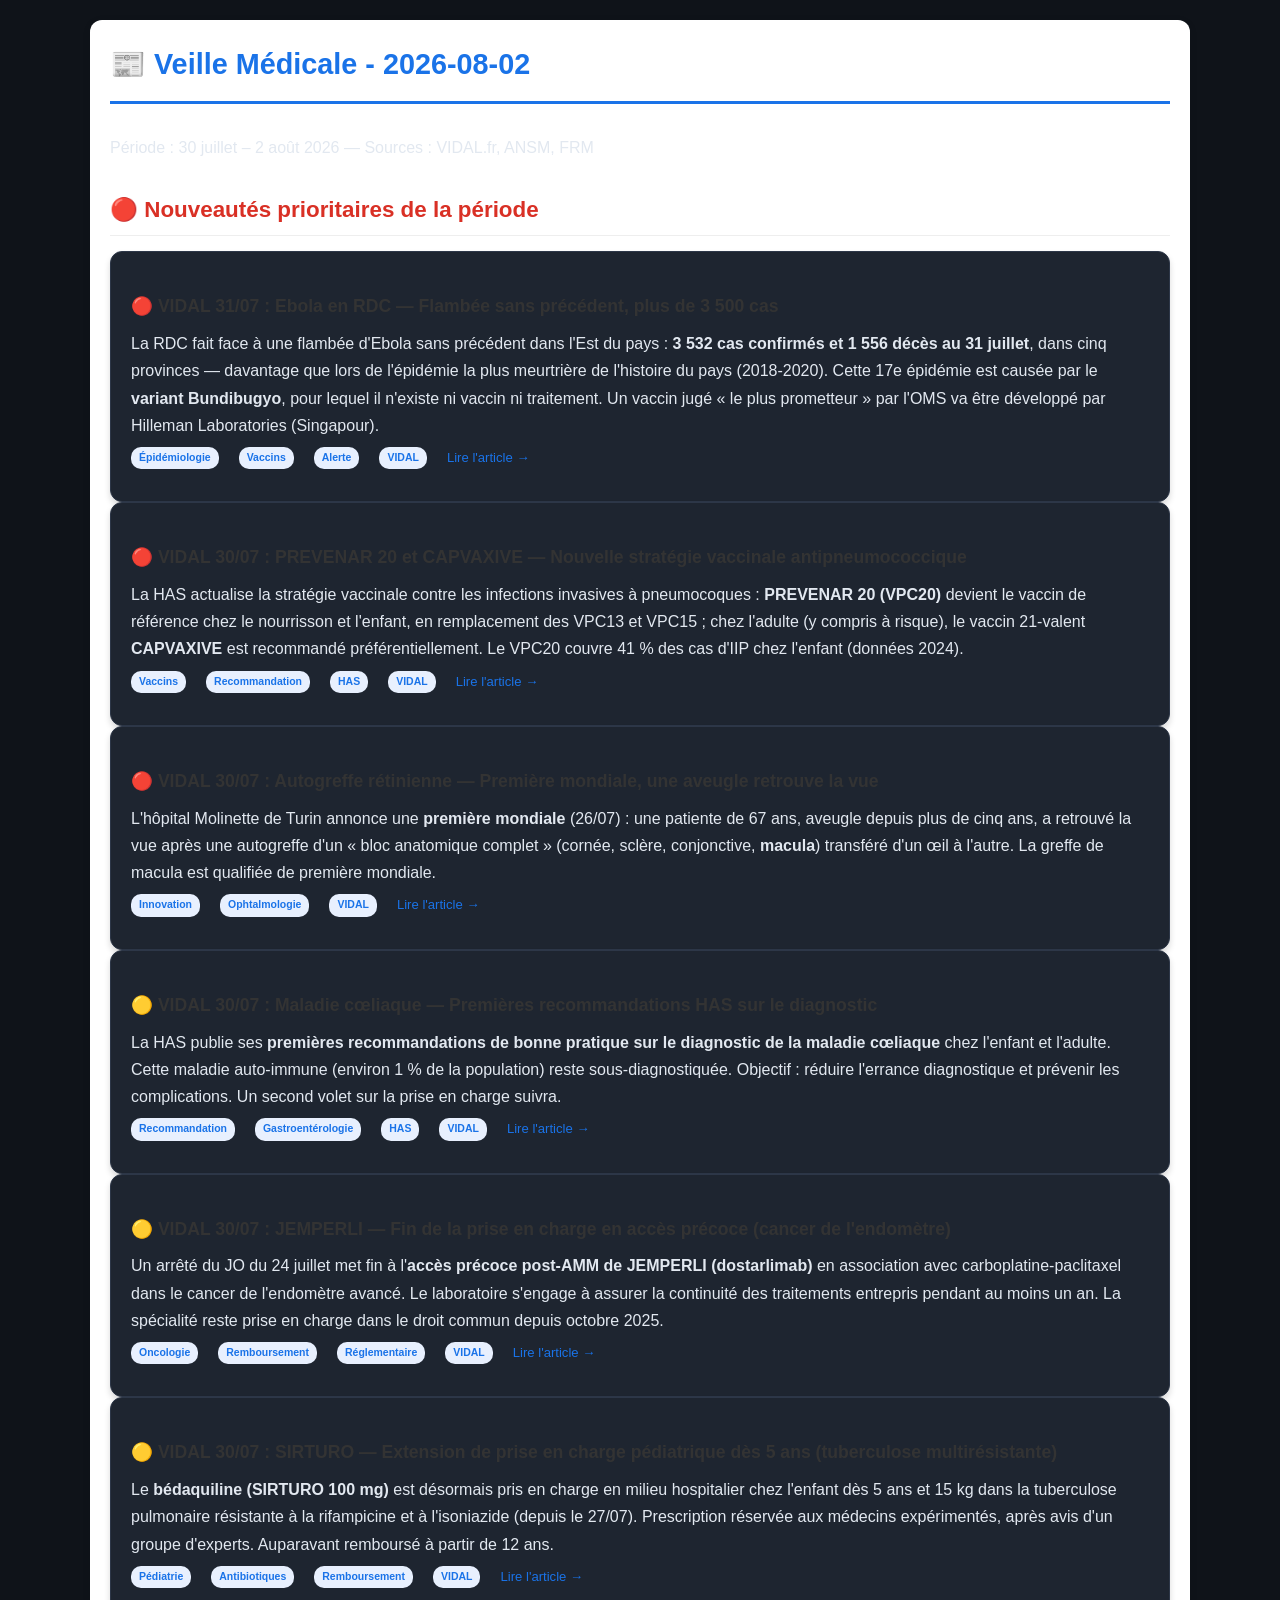
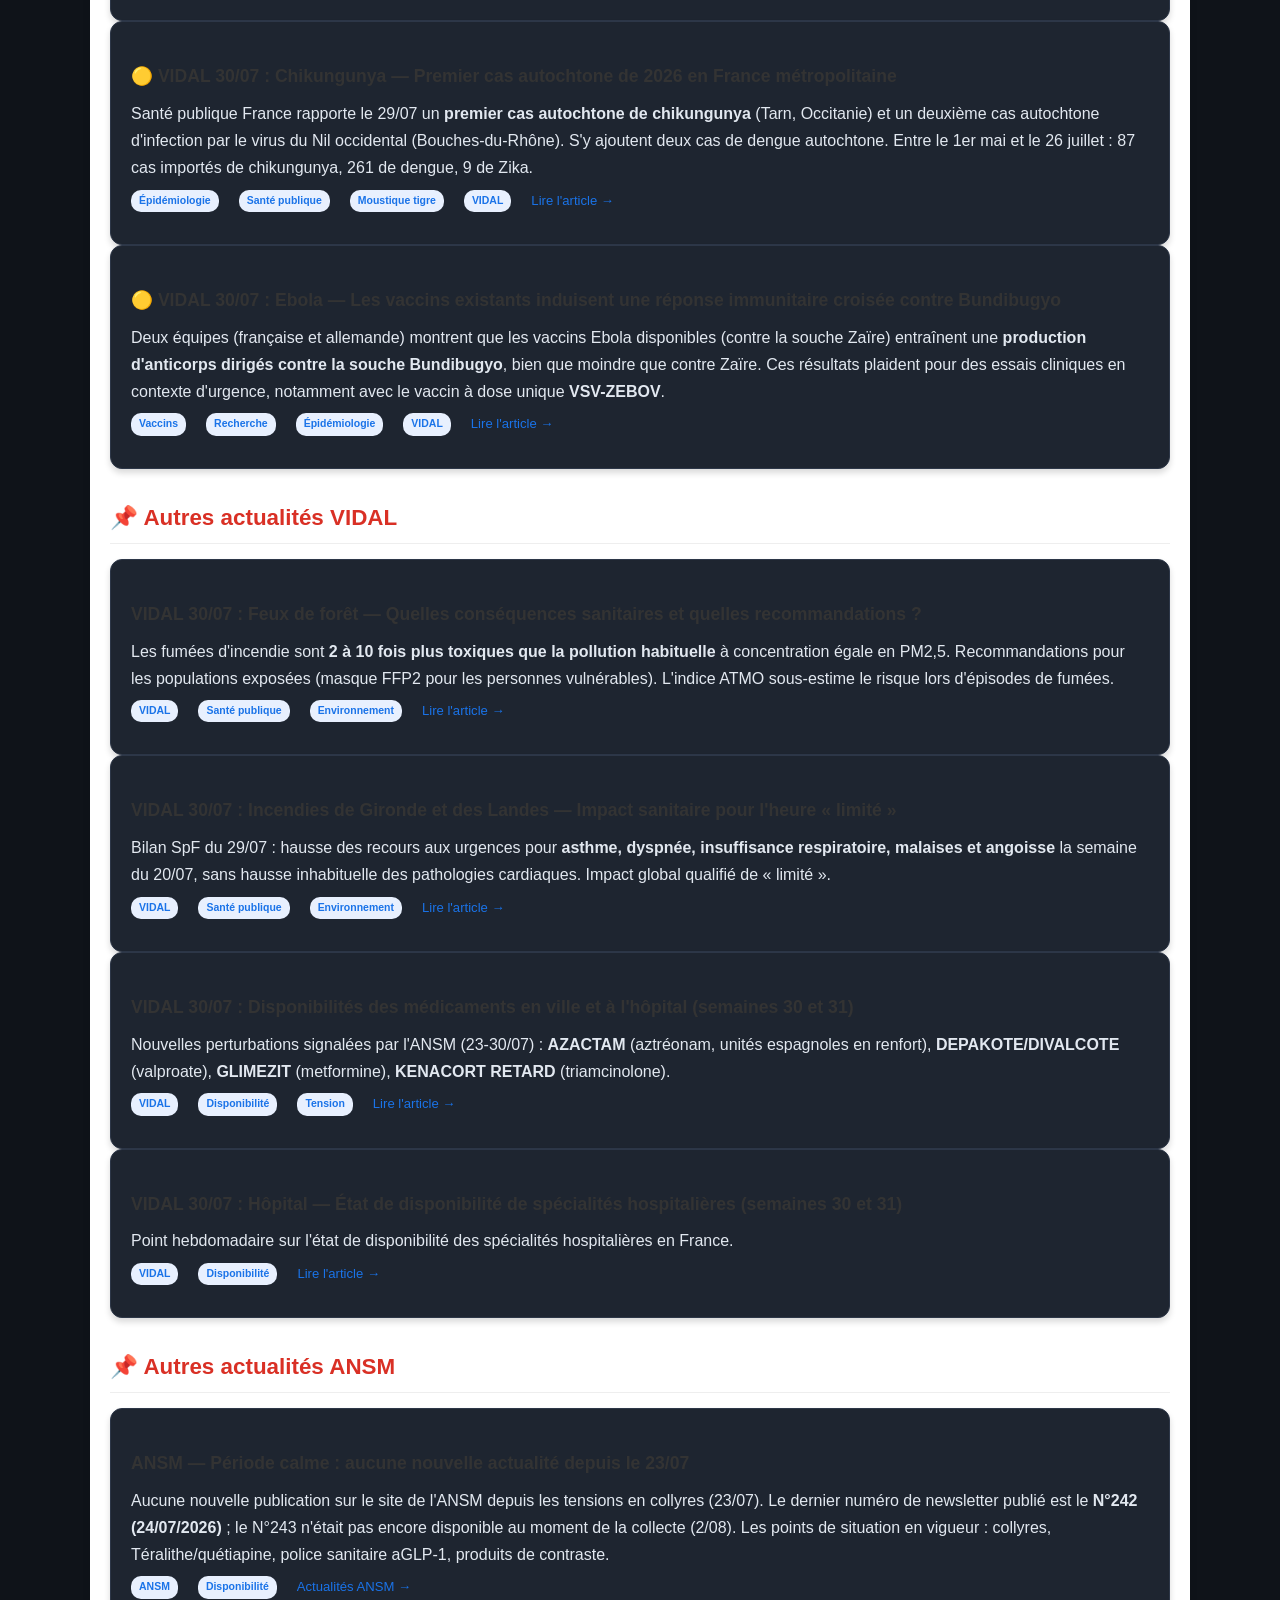
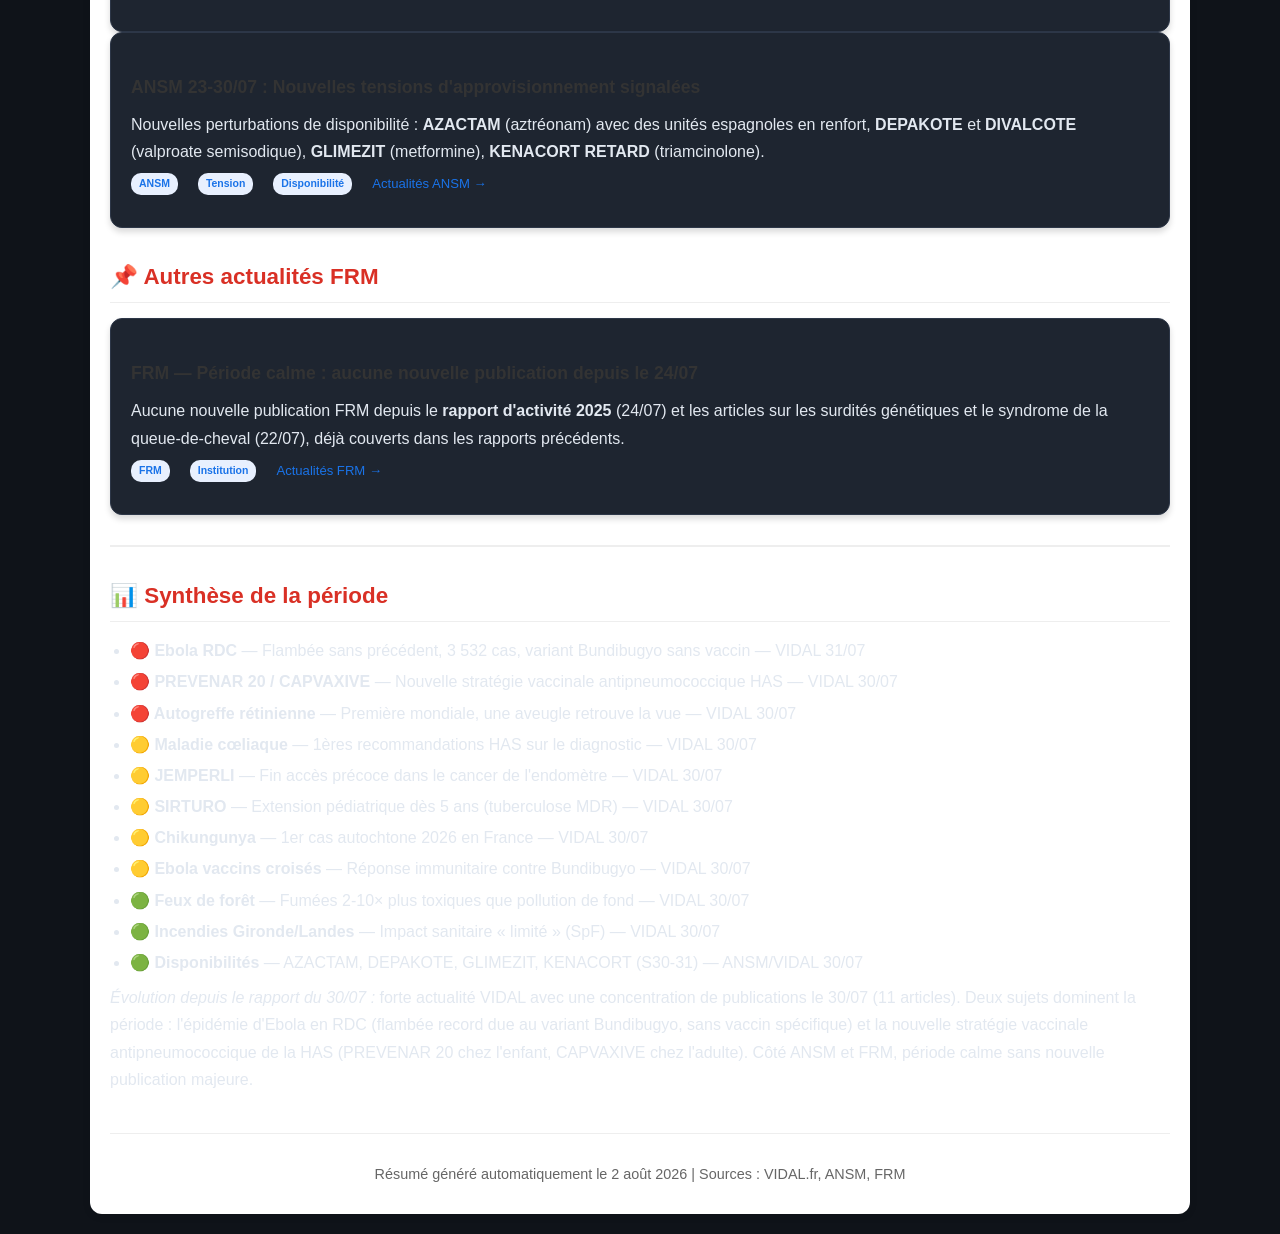
==== commit e0ec7483: "Mise à jour veille médicale du 2026-08-02" ====
--- a/veille_medicale.html
+++ b/veille_medicale.html
@@ -3,274 +3,190 @@
 <head>
     <meta charset="UTF-8">
     <meta name="viewport" content="width=device-width, initial-scale=1.0">
-    <title>📰 Veille Médicale - 2026-07-30</title>
+    <title>📰 Veille Médicale - 2026-08-02</title>
     <link rel="stylesheet" href="style.css">
     <link rel="stylesheet" href="style_veille.css">
 </head>
 <body>
     <div class="container">
 
-        <h1>📰 Veille Médicale - 2026-07-30</h1>
-        <p>Période : 23 juillet – 30 juillet 2026 — Sources : VIDAL.fr, ANSM, FRM</p>
+        <h1>📰 Veille Médicale - 2026-08-02</h1>
+        <p>Période : 30 juillet – 2 août 2026 — Sources : VIDAL.fr, ANSM, FRM</p>
 
         <h2 class="priority">🔴 Nouveautés prioritaires de la période</h2>
 
         <div class="article-card is-priority">
-            <h3>🔴 VIDAL 30/07 : JAYPIRCA — Nouvelle spécialité dans la LLC et le lymphome du manteau</h3>
-            <p class="article-text">Une nouvelle spécialité est disponible dans le traitement de la leucémie lymphoïde chronique (LLC) et du lymphome du manteau. <strong>JAYPIRCA (pirtobrutinib)</strong> est un inhibiteur de la tyrosine kinase de Bruton (BTK) de nouvelle génération, indiqué après échec d'un précédent traitement par inhibiteur BTK covalent. Il s'agit d'une innovation thérapeutique majeure en oncologie hématologique.</p>
-            <div class="article-meta">
-                <span class="badge">Nouveau médicament</span>
+            <h3>🔴 VIDAL 31/07 : Ebola en RDC — Flambée sans précédent, plus de 3 500 cas</h3>
+            <p class="article-text">La RDC fait face à une flambée d'Ebola sans précédent dans l'Est du pays : <strong>3 532 cas confirmés et 1 556 décès au 31 juillet</strong>, dans cinq provinces — davantage que lors de l'épidémie la plus meurtrière de l'histoire du pays (2018-2020). Cette 17e épidémie est causée par le <strong>variant Bundibugyo</strong>, pour lequel il n'existe ni vaccin ni traitement. Un vaccin jugé « le plus prometteur » par l'OMS va être développé par Hilleman Laboratories (Singapour).</p>
+            <div class="article-meta">
+                <span class="badge">Épidémiologie</span>
+                <span class="badge">Vaccins</span>
+                <span class="badge">Alerte</span>
+                <span class="badge">VIDAL</span>
+                <a href="https://www.vidal.fr/actualites/38160-ebola-flambee-sans-precedent-en-rdc-avec-plus-de-3-500-cas.html" class="btn-link">Lire l'article →</a>
+            </div>
+        </div>
+
+        <div class="article-card is-priority">
+            <h3>🔴 VIDAL 30/07 : PREVENAR 20 et CAPVAXIVE — Nouvelle stratégie vaccinale antipneumococcique</h3>
+            <p class="article-text">La HAS actualise la stratégie vaccinale contre les infections invasives à pneumocoques : <strong>PREVENAR 20 (VPC20)</strong> devient le vaccin de référence chez le nourrisson et l'enfant, en remplacement des VPC13 et VPC15 ; chez l'adulte (y compris à risque), le vaccin 21-valent <strong>CAPVAXIVE</strong> est recommandé préférentiellement. Le VPC20 couvre 41 % des cas d'IIP chez l'enfant (données 2024).</p>
+            <div class="article-meta">
+                <span class="badge">Vaccins</span>
+                <span class="badge">Recommandation</span>
+                <span class="badge">HAS</span>
+                <span class="badge">VIDAL</span>
+                <a href="https://www.vidal.fr/actualites/38158-strategie-vaccinale-contre-le-pneumocoque-la-has-recommande-prevenar-20-chez-l-enfant-et-capvaxive-chez-les-adultes.html" class="btn-link">Lire l'article →</a>
+            </div>
+        </div>
+
+        <div class="article-card is-priority">
+            <h3>🔴 VIDAL 30/07 : Autogreffe rétinienne — Première mondiale, une aveugle retrouve la vue</h3>
+            <p class="article-text">L'hôpital Molinette de Turin annonce une <strong>première mondiale</strong> (26/07) : une patiente de 67 ans, aveugle depuis plus de cinq ans, a retrouvé la vue après une autogreffe d'un « bloc anatomique complet » (cornée, sclère, conjonctive, <strong>macula</strong>) transféré d'un œil à l'autre. La greffe de macula est qualifiée de première mondiale.</p>
+            <div class="article-meta">
+                <span class="badge">Innovation</span>
+                <span class="badge">Ophtalmologie</span>
+                <span class="badge">VIDAL</span>
+                <a href="https://www.vidal.fr/actualites/38154-premiere-mondiale-d-une-autogreffe-retinienne-redonnant-la-vue-a-une-femme-aveugle.html" class="btn-link">Lire l'article →</a>
+            </div>
+        </div>
+
+        <div class="article-card is-priority">
+            <h3>🟡 VIDAL 30/07 : Maladie cœliaque — Premières recommandations HAS sur le diagnostic</h3>
+            <p class="article-text">La HAS publie ses <strong>premières recommandations de bonne pratique sur le diagnostic de la maladie cœliaque</strong> chez l'enfant et l'adulte. Cette maladie auto-immune (environ 1 % de la population) reste sous-diagnostiquée. Objectif : réduire l'errance diagnostique et prévenir les complications. Un second volet sur la prise en charge suivra.</p>
+            <div class="article-meta">
+                <span class="badge">Recommandation</span>
+                <span class="badge">Gastroentérologie</span>
+                <span class="badge">HAS</span>
+                <span class="badge">VIDAL</span>
+                <a href="https://www.vidal.fr/actualites/38156-premieres-recommandations-de-la-has-pour-le-diagnostic-de-la-maladie-c-liiaque.html" class="btn-link">Lire l'article →</a>
+            </div>
+        </div>
+
+        <div class="article-card is-priority">
+            <h3>🟡 VIDAL 30/07 : JEMPERLI — Fin de la prise en charge en accès précoce (cancer de l'endomètre)</h3>
+            <p class="article-text">Un arrêté du JO du 24 juillet met fin à l'<strong>accès précoce post-AMM de JEMPERLI (dostarlimab)</strong> en association avec carboplatine-paclitaxel dans le cancer de l'endomètre avancé. Le laboratoire s'engage à assurer la continuité des traitements entrepris pendant au moins un an. La spécialité reste prise en charge dans le droit commun depuis octobre 2025.</p>
+            <div class="article-meta">
                 <span class="badge">Oncologie</span>
-                <span class="badge">Innovation</span>
-                <span class="badge">VIDAL</span>
-                <a href="https://www.vidal.fr/actualites/38140-une-nouvelle-specialite-dans-la-llc-et-le-lymphome-du-manteau-jaypirca.html" class="btn-link">Lire l'article →</a>
-            </div>
-        </div>
-
-        <div class="article-card is-priority">
-            <h3>🔴 VIDAL 23/07 : BEYONTTRA — Mise à disposition pour la cardiomyopathie ATTR</h3>
-            <p class="article-text"><strong>BEYONTTRA (acoramidis)</strong> est mis à disposition dans la cardiomyopathie à transthyrétine (ATTR-CM). Nouvelle option thérapeutique pour cette pathologie cardiaque rare, après les résultats positifs de l'essai ATTRibute-CM. Alternative aux stabilisateurs de transthyrétine existants.</p>
-            <div class="article-meta">
-                <span class="badge">Nouveau médicament</span>
-                <span class="badge">Cardiologie</span>
-                <span class="badge">Innovation</span>
-                <span class="badge">VIDAL</span>
-                <a href="https://www.vidal.fr/actualites/38099-cardiomyopathie-attr-mise-a-disposition-de-beyonttra.html" class="btn-link">Lire l'article →</a>
-            </div>
-        </div>
-
-        <div class="article-card is-priority">
-            <h3>🟡 ANSM 23/07 : Tensions en collyres — Bien les prescrire pour préserver les stocks</h3>
-            <p class="article-text">L'<strong>ANSM</strong> alerte sur les tensions d'approvisionnement en collyres unidoses. Recommandations aux prescripteurs pour <strong>optimiser l'utilisation des stocks disponibles</strong> et éviter les ruptures : privilégier les flacons multidoses quand c'est possible, respecter les durées de traitement, ne pas sur-prescrire.</p>
+                <span class="badge">Remboursement</span>
+                <span class="badge">Réglementaire</span>
+                <span class="badge">VIDAL</span>
+                <a href="https://www.vidal.fr/actualites/38157-jemperli-fin-de-prise-en-charge-au-titre-de-l-acces-precoce-dans-une-indication-dans-le-cancer-de-l-endometre.html" class="btn-link">Lire l'article →</a>
+            </div>
+        </div>
+
+        <div class="article-card is-priority">
+            <h3>🟡 VIDAL 30/07 : SIRTURO — Extension de prise en charge pédiatrique dès 5 ans (tuberculose multirésistante)</h3>
+            <p class="article-text">Le <strong>bédaquiline (SIRTURO 100 mg)</strong> est désormais pris en charge en milieu hospitalier chez l'enfant dès 5 ans et 15 kg dans la tuberculose pulmonaire résistante à la rifampicine et à l'isoniazide (depuis le 27/07). Prescription réservée aux médecins expérimentés, après avis d'un groupe d'experts. Auparavant remboursé à partir de 12 ans.</p>
+            <div class="article-meta">
+                <span class="badge">Pédiatrie</span>
+                <span class="badge">Antibiotiques</span>
+                <span class="badge">Remboursement</span>
+                <span class="badge">VIDAL</span>
+                <a href="https://www.vidal.fr/actualites/38132-tuberculose-multiresistante-extension-de-prise-en-charge-chez-l-enfant-des-5-ans-pour-sirturo.html" class="btn-link">Lire l'article →</a>
+            </div>
+        </div>
+
+        <div class="article-card is-priority">
+            <h3>🟡 VIDAL 30/07 : Chikungunya — Premier cas autochtone de 2026 en France métropolitaine</h3>
+            <p class="article-text">Santé publique France rapporte le 29/07 un <strong>premier cas autochtone de chikungunya</strong> (Tarn, Occitanie) et un deuxième cas autochtone d'infection par le virus du Nil occidental (Bouches-du-Rhône). S'y ajoutent deux cas de dengue autochtone. Entre le 1er mai et le 26 juillet : 87 cas importés de chikungunya, 261 de dengue, 9 de Zika.</p>
+            <div class="article-meta">
+                <span class="badge">Épidémiologie</span>
+                <span class="badge">Santé publique</span>
+                <span class="badge">Moustique tigre</span>
+                <span class="badge">VIDAL</span>
+                <a href="https://www.vidal.fr/actualites/38153-chikungunya-un-premier-cas-autochtone-identifie-cette-saison-en-france.html" class="btn-link">Lire l'article →</a>
+            </div>
+        </div>
+
+        <div class="article-card is-priority">
+            <h3>🟡 VIDAL 30/07 : Ebola — Les vaccins existants induisent une réponse immunitaire croisée contre Bundibugyo</h3>
+            <p class="article-text">Deux équipes (française et allemande) montrent que les vaccins Ebola disponibles (contre la souche Zaïre) entraînent une <strong>production d'anticorps dirigés contre la souche Bundibugyo</strong>, bien que moindre que contre Zaïre. Ces résultats plaident pour des essais cliniques en contexte d'urgence, notamment avec le vaccin à dose unique <strong>VSV-ZEBOV</strong>.</p>
+            <div class="article-meta">
+                <span class="badge">Vaccins</span>
+                <span class="badge">Recherche</span>
+                <span class="badge">Épidémiologie</span>
+                <span class="badge">VIDAL</span>
+                <a href="https://www.vidal.fr/actualites/38142-ebola-les-vaccins-existants-entrainent-une-reponse-immunitaire-croisee-contre-la-souche-bundibugyo.html" class="btn-link">Lire l'article →</a>
+            </div>
+        </div>
+
+        <h2>📌 Autres actualités VIDAL</h2>
+
+        <div class="article-card">
+            <h3>VIDAL 30/07 : Feux de forêt — Quelles conséquences sanitaires et quelles recommandations ?</h3>
+            <p class="article-text">Les fumées d'incendie sont <strong>2 à 10 fois plus toxiques que la pollution habituelle</strong> à concentration égale en PM2,5. Recommandations pour les populations exposées (masque FFP2 pour les personnes vulnérables). L'indice ATMO sous-estime le risque lors d'épisodes de fumées.</p>
+            <div class="article-meta">
+                <span class="badge">VIDAL</span>
+                <span class="badge">Santé publique</span>
+                <span class="badge">Environnement</span>
+                <a href="https://www.vidal.fr/actualites/38159-feux-de-foret-quelles-consequences-sanitaires-et-quelles-recommandations.html" class="btn-link">Lire l'article →</a>
+            </div>
+        </div>
+
+        <div class="article-card">
+            <h3>VIDAL 30/07 : Incendies de Gironde et des Landes — Impact sanitaire pour l'heure « limité »</h3>
+            <p class="article-text">Bilan SpF du 29/07 : hausse des recours aux urgences pour <strong>asthme, dyspnée, insuffisance respiratoire, malaises et angoisse</strong> la semaine du 20/07, sans hausse inhabituelle des pathologies cardiaques. Impact global qualifié de « limité ».</p>
+            <div class="article-meta">
+                <span class="badge">VIDAL</span>
+                <span class="badge">Santé publique</span>
+                <span class="badge">Environnement</span>
+                <a href="https://www.vidal.fr/actualites/38152-incendies-de-gironde-et-des-landes-un-impact-sanitaire-pour-l-heure-limite.html" class="btn-link">Lire l'article →</a>
+            </div>
+        </div>
+
+        <div class="article-card">
+            <h3>VIDAL 30/07 : Disponibilités des médicaments en ville et à l'hôpital (semaines 30 et 31)</h3>
+            <p class="article-text">Nouvelles perturbations signalées par l'ANSM (23-30/07) : <strong>AZACTAM</strong> (aztréonam, unités espagnoles en renfort), <strong>DEPAKOTE/DIVALCOTE</strong> (valproate), <strong>GLIMEZIT</strong> (metformine), <strong>KENACORT RETARD</strong> (triamcinolone).</p>
+            <div class="article-meta">
+                <span class="badge">VIDAL</span>
+                <span class="badge">Disponibilité</span>
+                <span class="badge">Tension</span>
+                <a href="https://www.vidal.fr/actualites/38147-disponibilites-des-medicaments-en-ville-et-a-l-hopital-semaines-30-et-31.html" class="btn-link">Lire l'article →</a>
+            </div>
+        </div>
+
+        <div class="article-card">
+            <h3>VIDAL 30/07 : Hôpital — État de disponibilité de spécialités hospitalières (semaines 30 et 31)</h3>
+            <p class="article-text">Point hebdomadaire sur l'état de disponibilité des spécialités hospitalières en France.</p>
+            <div class="article-meta">
+                <span class="badge">VIDAL</span>
+                <span class="badge">Disponibilité</span>
+                <a href="https://www.vidal.fr/actualites/38148-hopital-etat-de-disponibilite-de-specialites-hospitalieres-semaines-30-et-31.html" class="btn-link">Lire l'article →</a>
+            </div>
+        </div>
+
+        <h2>📌 Autres actualités ANSM</h2>
+
+        <div class="article-card">
+            <h3>ANSM — Période calme : aucune nouvelle actualité depuis le 23/07</h3>
+            <p class="article-text">Aucune nouvelle publication sur le site de l'ANSM depuis les tensions en collyres (23/07). Le dernier numéro de newsletter publié est le <strong>N°242 (24/07/2026)</strong> ; le N°243 n'était pas encore disponible au moment de la collecte (2/08). Les points de situation en vigueur : collyres, Téralithe/quétiapine, police sanitaire aGLP-1, produits de contraste.</p>
+            <div class="article-meta">
+                <span class="badge">ANSM</span>
+                <span class="badge">Disponibilité</span>
+                <a href="https://ansm.sante.fr/actualites" class="btn-link">Actualités ANSM →</a>
+            </div>
+        </div>
+
+        <div class="article-card">
+            <h3>ANSM 23-30/07 : Nouvelles tensions d'approvisionnement signalées</h3>
+            <p class="article-text">Nouvelles perturbations de disponibilité : <strong>AZACTAM</strong> (aztréonam) avec des unités espagnoles en renfort, <strong>DEPAKOTE</strong> et <strong>DIVALCOTE</strong> (valproate semisodique), <strong>GLIMEZIT</strong> (metformine), <strong>KENACORT RETARD</strong> (triamcinolone).</p>
             <div class="article-meta">
                 <span class="badge">ANSM</span>
                 <span class="badge">Tension</span>
                 <span class="badge">Disponibilité</span>
-                <span class="badge">Médicaments</span>
-                <a href="https://ansm.sante.fr/actualites/tensions-en-collyres-bien-les-prescrire-pour-preserver-les-stocks-disponibles" class="btn-link">Lire l'article →</a>
-            </div>
-        </div>
-
-        <div class="article-card is-priority">
-            <h3>🟡 ANSM 22/07 : Peptides vendus en ligne — Alerte renforcée</h3>
-            <p class="article-text">L'<strong>ANSM</strong> met à jour son alerte sur les <strong>peptides vendus en ligne</strong>. Ces produits vendus comme compléments sportifs ou anti-âge peuvent être dangereux et ont entraîné des hospitalisations. Mise en garde renforcée : ne pas acheter ni utiliser ces produits non autorisés.</p>
-            <div class="article-meta">
-                <span class="badge">ANSM</span>
-                <span class="badge">Alerte</span>
-                <span class="badge">Surveillance</span>
-                <a href="https://ansm.sante.fr/actualites/peptides-vendus-en-ligne-ne-les-utilisez-pas-ils-peuvent-etre-dangereux" class="btn-link">Lire l'article →</a>
-            </div>
-        </div>
-
-        <div class="article-card is-priority">
-            <h3>🟡 VIDAL 23/07 : Poppins Clinical — Première thérapie numérique pour la dyslexie</h3>
-            <p class="article-text"><strong>Poppins Clinical</strong> devient la <strong>première thérapie numérique</strong> (DTx) à bénéficier d'une prise en charge anticipée pour la dyslexie chez l'enfant. Innovation majeure dans le champ des Digital Therapeutics, cette solution validée cliniquement offre une alternative non médicamenteuse pour les troubles dyslexiques.</p>
-            <div class="article-meta">
-                <span class="badge">Innovation</span>
-                <span class="badge">Pédiatrie</span>
-                <span class="badge">VIDAL</span>
-                <a href="https://www.vidal.fr/actualites/38130-dyslexie-chez-l-enfant-poppins-clinical-premiere-therapie-numerique-avec-prise-en-charge-anticipee.html" class="btn-link">Lire l'article →</a>
-            </div>
-        </div>
-
-        <div class="article-card is-priority">
-            <h3>🟡 FRM 21/07 : Un vaccin contre le choc anaphylactique</h3>
-            <p class="article-text">Des chercheurs travaillent sur un <strong>vaccin visant à prévenir le choc anaphylactique</strong>, une avancée potentiellement majeure pour les personnes souffrant d'allergies alimentaires sévères. La recherche vise à désensibiliser le système immunitaire aux allergènes courants (cacahuètes, lait, œufs).</p>
+                <a href="https://ansm.sante.fr/actualites" class="btn-link">Actualités ANSM →</a>
+            </div>
+        </div>
+
+        <h2>📌 Autres actualités FRM</h2>
+
+        <div class="article-card">
+            <h3>FRM — Période calme : aucune nouvelle publication depuis le 24/07</h3>
+            <p class="article-text">Aucune nouvelle publication FRM depuis le <strong>rapport d'activité 2025</strong> (24/07) et les articles sur les surdités génétiques et le syndrome de la queue-de-cheval (22/07), déjà couverts dans les rapports précédents.</p>
             <div class="article-meta">
                 <span class="badge">FRM</span>
-                <span class="badge">Recherche</span>
-                <span class="badge">Allergies</span>
-                <span class="badge">Vaccins</span>
-                <a href="https://www.frm.org/fr/actualites/un-vaccin-contre-le-choc-anaphylactique" class="btn-link">Lire l'article →</a>
-            </div>
-        </div>
-
-        <div class="article-card is-priority">
-            <h3>🟡 FRM 22/07 : Identifier les surdités selon leur origine génétique</h3>
-            <p class="article-text">Nouvelle approche pour <strong>classer les surdités</strong> en fonction de leur origine génétique, ouvrant la voie à des traitements personnalisés. Cette recherche en troubles neurosensoriels permettra d'affiner le diagnostic et de proposer des prises en charge adaptées au profil génétique de chaque patient.</p>
-            <div class="article-meta">
-                <span class="badge">FRM</span>
-                <span class="badge">Recherche</span>
-                <span class="badge">Génétique</span>
-                <span class="badge">Neurologie</span>
-                <a href="https://www.frm.org/fr/actualites/troubles-neurosensoriels-identifier-les-surdites-selon-leur-origine-genetique" class="btn-link">Lire l'article →</a>
-            </div>
-        </div>
-
-        <h2>📌 Autres actualités VIDAL</h2>
-
-        <div class="article-card">
-            <h3>🟢 VIDAL 30/07 : Se protéger des maladies à transmission vectorielle</h3>
-            <p class="article-text">Recommandations pour se protéger des maladies transmises par les moustiques et tiques, dans le respect de la santé humaine et de l'environnement.</p>
-            <div class="article-meta">
-                <span class="badge">Prévention</span>
-                <span class="badge">VIDAL</span>
-                <a href="https://www.vidal.fr/actualites/38141-se-proteger-des-maladies-a-transmission-vectorielle-dans-le-respect-de-la-sante-humaine-et-de-l-environnement.html" class="btn-link">Lire l'article →</a>
-            </div>
-        </div>
-
-        <div class="article-card">
-            <h3>🟢 VIDAL 29/07 : Médicaments génériques — 24 M€ d'économies pour la Sécu en 2027</h3>
-            <p class="article-text">Après des baisses de prix négociées, les médicaments génériques permettront <strong>24 millions d'euros d'économies</strong> pour l'Assurance Maladie en 2027.</p>
-            <div class="article-meta">
-                <span class="badge">Réglementaire</span>
-                <span class="badge">VIDAL</span>
-                <a href="https://www.vidal.fr/actualites/38149-medicaments-generiques-24-millions-d-euros-d-economies-pour-la-secu-en-2027-apres-des-baisses-de-prix.html" class="btn-link">Lire l'article →</a>
-            </div>
-        </div>
-
-        <div class="article-card">
-            <h3>🟢 VIDAL 28/07 : Rougeole aux États-Unis — Épidémie jamais vue en 35 ans</h3>
-            <p class="article-text">L'épidémie de rougeole atteint des niveaux records aux États-Unis, avec une <strong>couverture vaccinale en baisse</strong> dans plusieurs États.</p>
-            <div class="article-meta">
-                <span class="badge">Épidémiologie</span>
-                <span class="badge">Vaccins</span>
-                <span class="badge">VIDAL</span>
-                <a href="https://www.vidal.fr/actualites/38145-aux-etats-unis-l-epidemie-de-rougeole-atteint-un-niveau-jamais-vu-en-35-ans.html" class="btn-link">Lire l'article →</a>
-            </div>
-        </div>
-
-        <div class="article-card">
-            <h3>🟢 VIDAL 28/07 : Feux de forêts — Impact des fumées sur la santé</h3>
-            <p class="article-text">Analyse des effets des fumées d'incendies sur la <strong>santé respiratoire et cardiovasculaire</strong>.</p>
-            <div class="article-meta">
-                <span class="badge">Santé publique</span>
-                <span class="badge">Environnement</span>
-                <span class="badge">VIDAL</span>
-                <a href="https://www.vidal.fr/actualites/38143-feux-de-forets-quel-impact-des-fumees-sur-la-sante.html" class="btn-link">Lire l'article →</a>
-            </div>
-        </div>
-
-        <div class="article-card">
-            <h3>🟢 VIDAL 24/07 : Remboursements de soins — Transferts vers les mutuelles</h3>
-            <p class="article-text">Le gouvernement engage de nouveaux <strong>transferts de remboursement</strong> vers les complémentaires santé, annonce Stéphanie Rist.</p>
-            <div class="article-meta">
-                <span class="badge">Réglementaire</span>
-                <span class="badge">VIDAL</span>
-                <a href="https://www.vidal.fr/actualites/38139-remboursements-de-soins-le-gouvernement-engage-de-nouveaux-transferts-vers-les-mutuelles-indique-stephanie-rist.html" class="btn-link">Lire l'article →</a>
-            </div>
-        </div>
-
-        <div class="article-card">
-            <h3>VIDAL 23/07 : Infertilité — La HAS précise le bilan en première intention</h3>
-            <p class="article-text">Nouvelles <strong>recommandations de la HAS</strong> pour le bilan d'infertilité en première intention, avec un parcours clarifié pour les couples.</p>
-            <div class="article-meta">
-                <span class="badge">Recommandation</span>
-                <span class="badge">Reproduction</span>
-                <span class="badge">VIDAL</span>
-                <a href="https://www.vidal.fr/actualites/38117-infertilite-la-has-precise-le-bilan-en-premiere-intention.html" class="btn-link">Lire l'article →</a>
-            </div>
-        </div>
-
-        <div class="article-card">
-            <h3>VIDAL 23/07 : Frances médicales — Doublement des plafonds</h3>
-            <p class="article-text">Le gouvernement annonce le <strong>doublement des plafonds des franchises médicales</strong>, augmentant la participation financière des patients.</p>
-            <div class="article-meta">
-                <span class="badge">Réglementaire</span>
-                <span class="badge">VIDAL</span>
-                <a href="https://www.vidal.fr/actualites/38136-franchises-medicales-le-gouvernement-annonce-le-doublement-des-plafonds.html" class="btn-link">Lire l'article →</a>
-            </div>
-        </div>
-
-        <h2>📌 Autres actualités ANSM</h2>
-
-        <div class="article-card">
-            <h3>ANSM : Police sanitaire aGLP-1 — Mesures contre les sites illégaux</h3>
-            <p class="article-text">L'<strong>ANSM</strong> prend des mesures de police sanitaire contre les sites internet vendant illégalement des <strong>analogues du GLP-1</strong> (mis à jour 22/07/2026).</p>
-            <div class="article-meta">
-                <span class="badge">ANSM</span>
-                <span class="badge">Surveillance</span>
-                <span class="badge">Médicaments</span>
-                <a href="https://ansm.sante.fr/actualites/lansm-prend-des-mesures-de-police-sanitaire-a-lencontre-des-sites-internet-vendant-des-aglp-1" class="btn-link">Lire l'article →</a>
-            </div>
-        </div>
-
-        <div class="article-card">
-            <h3>ANSM : Téralithe et quétiapine — Point sur la disponibilité</h3>
-            <p class="article-text">Point sur la disponibilité du <strong>lithium (Téralithe)</strong> et de la <strong>quétiapine</strong>, et évolution des mesures d'accompagnement (mis à jour 20/07).</p>
-            <div class="article-meta">
-                <span class="badge">ANSM</span>
-                <span class="badge">Tension</span>
-                <span class="badge">Psychiatrie</span>
-                <a href="https://ansm.sante.fr/actualites/teralithe-et-quetiapine-point-sur-la-disponibilite-et-levolution-des-mesures-daccompagnement" class="btn-link">Lire l'article →</a>
-            </div>
-        </div>
-
-        <div class="article-card">
-            <h3>ANSM 09/07 : POP'IN — Programme national de prévention des surdoses d'opioïdes</h3>
-            <p class="article-text">Lancement du programme <strong>POP'IN</strong> pour prévenir les <strong>surdoses aux opioïdes</strong> en France, incluant la distribution de naloxone.</p>
-            <div class="article-meta">
-                <span class="badge">ANSM</span>
-                <span class="badge">Santé publique</span>
-                <span class="badge">Opioïdes</span>
-                <a href="https://ansm.sante.fr/actualites/popin-un-programme-national-pour-prevenir-les-surdoses-dopioides" class="btn-link">Lire l'article →</a>
-            </div>
-        </div>
-
-        <div class="article-card">
-            <h3>ANSM 09/07 : Vaccins grippe — Prescription obligatoire</h3>
-            <p class="article-text">Les vaccins contre la grippe désormais soumis à <strong>prescription obligatoire</strong> par les médecins, sages-femmes, pharmaciens et infirmiers.</p>
-            <div class="article-meta">
-                <span class="badge">ANSM</span>
-                <span class="badge">Vaccins</span>
-                <span class="badge">Réglementaire</span>
-                <a href="https://ansm.sante.fr/actualites/les-vaccins-contre-la-grippe-desormais-soumis-a-prescription-obligatoire-par-les-medecins-sage-femmes-pharmaciens-et-infirmiers" class="btn-link">Lire l'article →</a>
-            </div>
-        </div>
-
-        <h2>📌 Autres actualités FRM</h2>
-
-        <div class="article-card">
-            <h3>FRM 22/07 : Syndrome de la queue-de-cheval</h3>
-            <p class="article-text">Article explicatif sur cette <strong>atteinte neurologique rare mais grave</strong>, ses symptômes, son diagnostic et sa prise en charge urgente.</p>
-            <div class="article-meta">
-                <span class="badge">FRM</span>
-                <span class="badge">Neurologie</span>
-                <a href="https://www.frm.org/fr/actualites/neurologie-qu-est-ce-que-le-syndrome-de-la-queue-de-cheval" class="btn-link">Lire l'article →</a>
-            </div>
-        </div>
-
-        <div class="article-card">
-            <h3>FRM 21/07 : IST en hausse en France ?</h3>
-            <p class="article-text">Analyse épidémiologique de l'évolution des <strong>infections sexuellement transmissibles</strong> en France.</p>
-            <div class="article-meta">
-                <span class="badge">FRM</span>
-                <span class="badge">Épidémiologie</span>
-                <span class="badge">IST</span>
-                <a href="https://www.frm.org/fr/actualites/les-infections-sexuellement-transmissibles-ist-sont-elles-en-hausse-en-france" class="btn-link">Lire l'article →</a>
-            </div>
-        </div>
-
-        <div class="article-card">
-            <h3>FRM 15/07 : Syndrome de l'X fragile — État de la recherche</h3>
-            <p class="article-text">Où en est la recherche sur cette <strong>maladie génétique rare</strong>, principale cause de déficience intellectuelle héréditaire ?</p>
-            <div class="article-meta">
-                <span class="badge">FRM</span>
-                <span class="badge">Génétique</span>
-                <span class="badge">Maladies rares</span>
-                <a href="https://www.frm.org/fr/actualites/qs-ou-en-est-la-recherche-sur-le-syndrome-de-l-x-fragile" class="btn-link">Lire l'article →</a>
-            </div>
-        </div>
-
-        <div class="article-card">
-            <h3>FRM 10/07 : Alimentation paternelle et grossesse</h3>
-            <p class="article-text">L'<strong>alimentation du père</strong> avant la conception influence la grossesse et la santé de l'embryon, selon une nouvelle étude.</p>
-            <div class="article-meta">
-                <span class="badge">FRM</span>
-                <span class="badge">Recherche</span>
-                <span class="badge">Reproduction</span>
-                <a href="https://www.frm.org/fr/actualites/alimentation-paternelle-influence-la-grossesse-et-la-sante-de-l-embryon" class="btn-link">Lire l'article →</a>
-            </div>
-        </div>
-
-        <div class="article-card">
-            <h3>FRM 08/07 : Médulloblastomes — Un point faible identifié</h3>
-            <p class="article-text">Découverte d'une <strong>vulnérabilité dans les médulloblastomes</strong> les plus agressifs, ouvrant une nouvelle piste thérapeutique en oncologie pédiatrique.</p>
-            <div class="article-meta">
-                <span class="badge">FRM</span>
-                <span class="badge">Oncologie</span>
-                <span class="badge">Neurologie</span>
-                <a href="https://www.frm.org/fr/actualites/oncologie-les-medulloblastomes-les-plus-agressifs-ont-aussi-un-point-faible" class="btn-link">Lire l'article →</a>
+                <span class="badge">Institution</span>
+                <a href="https://www.frm.org/fr/actualites" class="btn-link">Actualités FRM →</a>
             </div>
         </div>
 
@@ -279,25 +195,23 @@
         <h2>📊 Synthèse de la période</h2>
 
         <ul>
-            <li><strong>🔴 JAYPIRCA</strong> — Nouvel inhibiteur BTK dans LLC/lymphome du manteau — VIDAL 30/07</li>
-            <li><strong>🔴 BEYONTTRA</strong> — Cardiomyopathie ATTR, nouvelle option thérapeutique — VIDAL 23/07</li>
-            <li><strong>🟡 Tensions collyres</strong> — Recommandations ANSM pour préserver stocks — ANSM 23/07</li>
-            <li><strong>🟡 Peptides en ligne</strong> — Alerte renforcée, risques d'hospitalisation — ANSM 22/07</li>
-            <li><strong>🟡 Poppins Clinical</strong> — 1ère thérapie numérique dyslexie prise en charge — VIDAL 23/07</li>
-            <li><strong>🟡 Vaccin choc anaphylactique</strong> — Nouvelle piste de recherche — FRM 21/07</li>
-            <li><strong>🟡 Surdités génétiques</strong> — Classification pour traitements personnalisés — FRM 22/07</li>
-            <li><strong>🟢 Médicaments génériques</strong> — 24M€ économies Sécu 2027 — VIDAL 29/07</li>
-            <li><strong>🟢 Épidémie rougeole USA</strong> — Niveau record en 35 ans — VIDAL 28/07</li>
-            <li><strong>🟢 POP'IN</strong> — Programme national prévention surdoses opioïdes — ANSM 09/07</li>
-            <li><strong>🟢 Infertilité</strong> — HAS précise le bilan 1ère intention — VIDAL 23/07</li>
-            <li><strong>🟢 Franchises médicales</strong> — Doublement plafonds annoncé — VIDAL 23/07</li>
-            <li><strong>🟢 Médulloblastomes</strong> — Point faible identifié — FRM 08/07</li>
+            <li><strong>🔴 Ebola RDC</strong> — Flambée sans précédent, 3 532 cas, variant Bundibugyo sans vaccin — VIDAL 31/07</li>
+            <li><strong>🔴 PREVENAR 20 / CAPVAXIVE</strong> — Nouvelle stratégie vaccinale antipneumococcique HAS — VIDAL 30/07</li>
+            <li><strong>🔴 Autogreffe rétinienne</strong> — Première mondiale, une aveugle retrouve la vue — VIDAL 30/07</li>
+            <li><strong>🟡 Maladie cœliaque</strong> — 1ères recommandations HAS sur le diagnostic — VIDAL 30/07</li>
+            <li><strong>🟡 JEMPERLI</strong> — Fin accès précoce dans le cancer de l'endomètre — VIDAL 30/07</li>
+            <li><strong>🟡 SIRTURO</strong> — Extension pédiatrique dès 5 ans (tuberculose MDR) — VIDAL 30/07</li>
+            <li><strong>🟡 Chikungunya</strong> — 1er cas autochtone 2026 en France — VIDAL 30/07</li>
+            <li><strong>🟡 Ebola vaccins croisés</strong> — Réponse immunitaire contre Bundibugyo — VIDAL 30/07</li>
+            <li><strong>🟢 Feux de forêt</strong> — Fumées 2-10× plus toxiques que pollution de fond — VIDAL 30/07</li>
+            <li><strong>🟢 Incendies Gironde/Landes</strong> — Impact sanitaire « limité » (SpF) — VIDAL 30/07</li>
+            <li><strong>🟢 Disponibilités</strong> — AZACTAM, DEPAKOTE, GLIMEZIT, KENACORT (S30-31) — ANSM/VIDAL 30/07</li>
         </ul>
 
-        <p><em>Évolution depuis le rapport du 27/07 :</em> 3 nouvelles actualités prioritaires (JAYPIRCA, tensions collyres, vaccin choc anaphylactique), mise à jour de l'alerte peptides ANSM, et nouvelles publications FRM sur les surdités génétiques et le syndrome queue-de-cheval. Semaine riche avec le déploiement de deux nouveaux médicaments (JAYPIRCA, BEYONTTRA) et le lancement de Poppins Clinical comme première DTx remboursée.</p>
+        <p><em>Évolution depuis le rapport du 30/07 :</em> forte actualité VIDAL avec une concentration de publications le 30/07 (11 articles). Deux sujets dominent la période : l'épidémie d'Ebola en RDC (flambée record due au variant Bundibugyo, sans vaccin spécifique) et la nouvelle stratégie vaccinale antipneumococcique de la HAS (PREVENAR 20 chez l'enfant, CAPVAXIVE chez l'adulte). Côté ANSM et FRM, période calme sans nouvelle publication majeure.</p>
 
         <div class="footer">
-            <p>Résumé généré automatiquement le 30 juillet 2026 | Sources : VIDAL.fr, ANSM, FRM</p>
+            <p>Résumé généré automatiquement le 2 août 2026 | Sources : VIDAL.fr, ANSM, FRM</p>
         </div>
 
     </div>
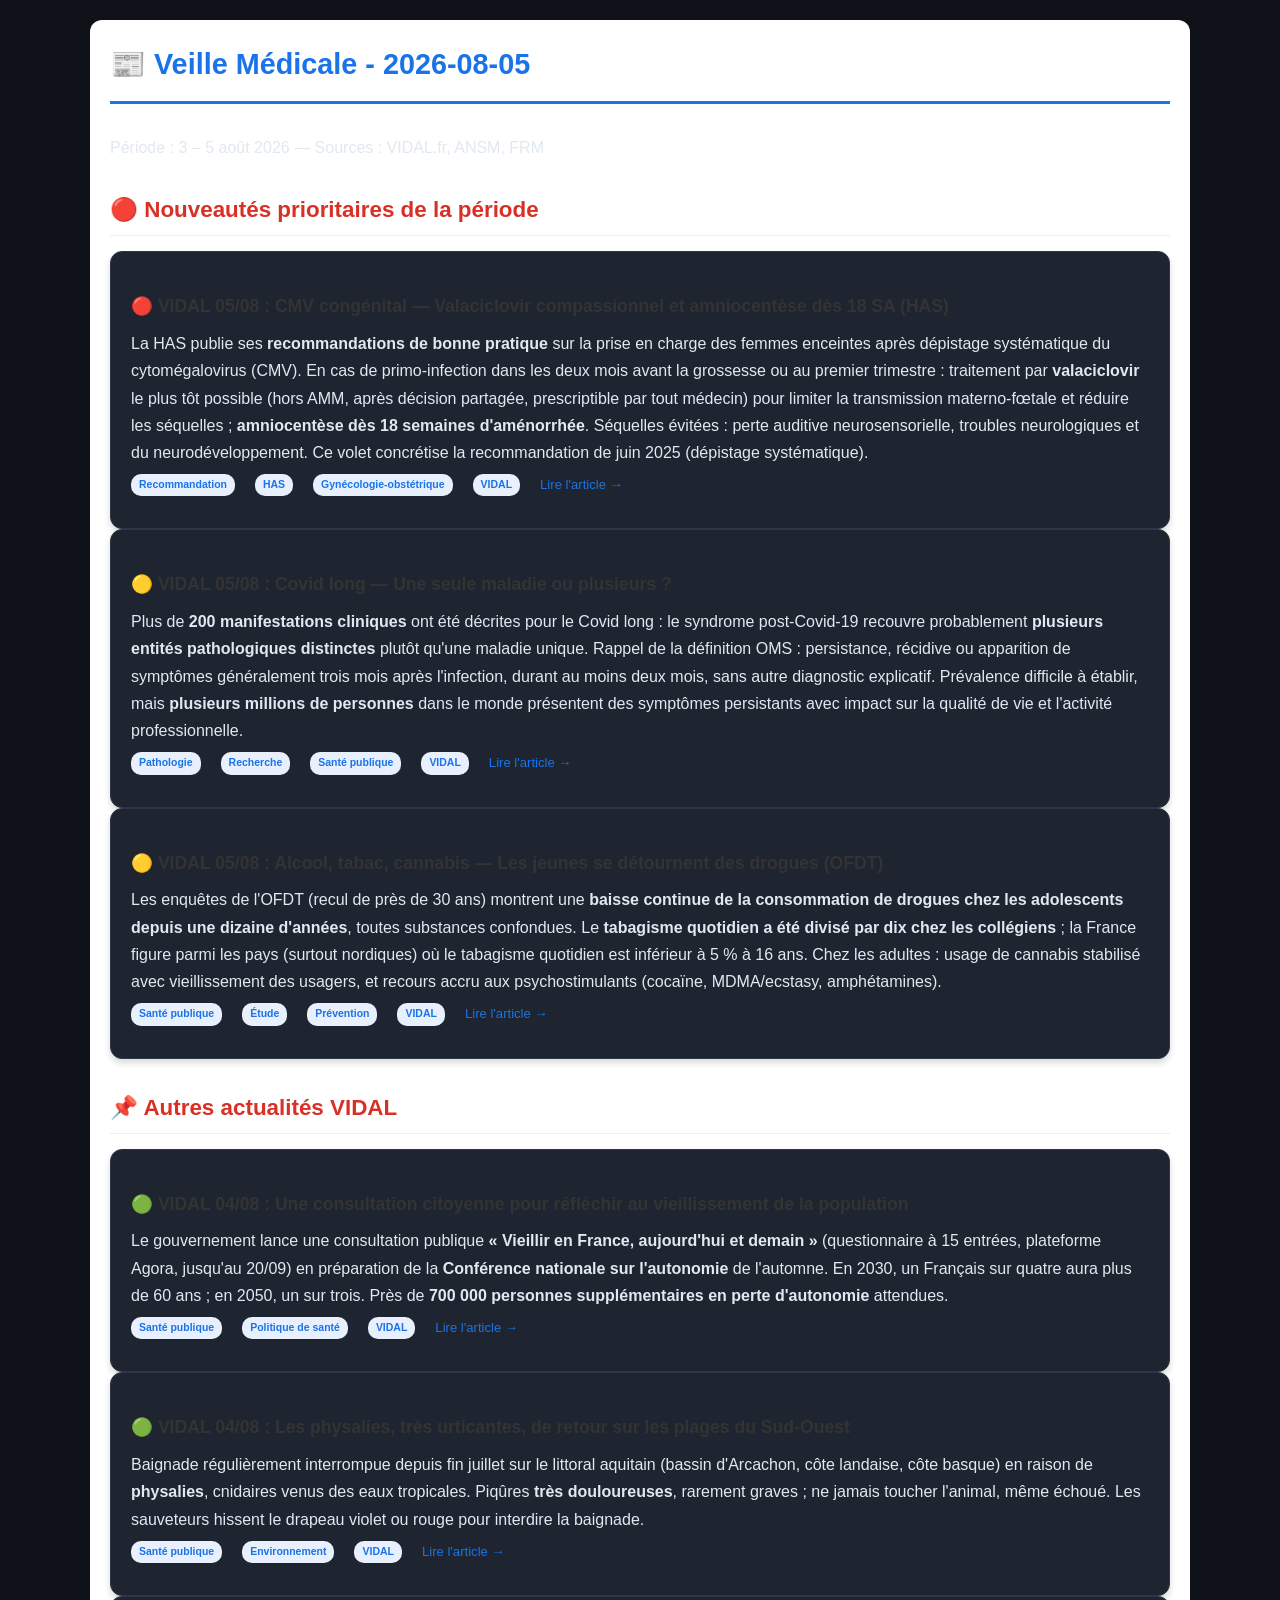
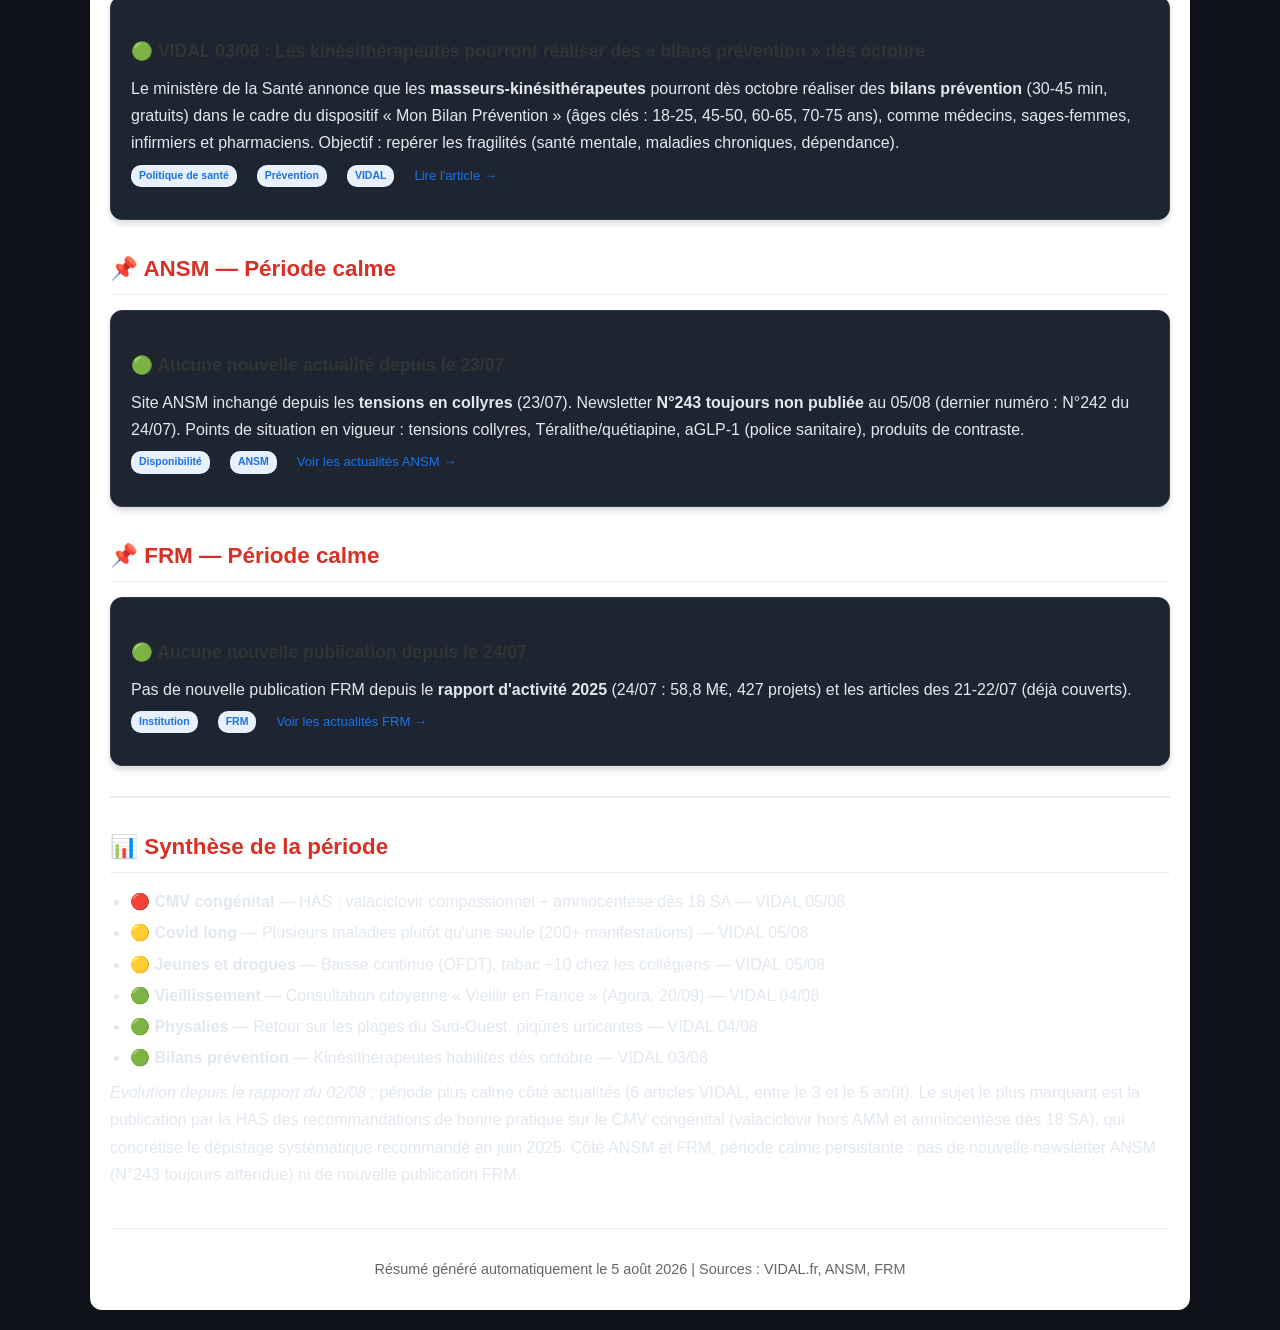
==== commit 4598395d: "Mise à jour veille médicale du 2026-08-05" ====
--- a/veille_medicale.html
+++ b/veille_medicale.html
@@ -3,190 +3,110 @@
 <head>
     <meta charset="UTF-8">
     <meta name="viewport" content="width=device-width, initial-scale=1.0">
-    <title>📰 Veille Médicale - 2026-08-02</title>
+    <title>📰 Veille Médicale - 2026-08-05</title>
     <link rel="stylesheet" href="style.css">
     <link rel="stylesheet" href="style_veille.css">
 </head>
 <body>
     <div class="container">
 
-        <h1>📰 Veille Médicale - 2026-08-02</h1>
-        <p>Période : 30 juillet – 2 août 2026 — Sources : VIDAL.fr, ANSM, FRM</p>
+        <h1>📰 Veille Médicale - 2026-08-05</h1>
+        <p>Période : 3 – 5 août 2026 — Sources : VIDAL.fr, ANSM, FRM</p>
 
         <h2 class="priority">🔴 Nouveautés prioritaires de la période</h2>
 
         <div class="article-card is-priority">
-            <h3>🔴 VIDAL 31/07 : Ebola en RDC — Flambée sans précédent, plus de 3 500 cas</h3>
-            <p class="article-text">La RDC fait face à une flambée d'Ebola sans précédent dans l'Est du pays : <strong>3 532 cas confirmés et 1 556 décès au 31 juillet</strong>, dans cinq provinces — davantage que lors de l'épidémie la plus meurtrière de l'histoire du pays (2018-2020). Cette 17e épidémie est causée par le <strong>variant Bundibugyo</strong>, pour lequel il n'existe ni vaccin ni traitement. Un vaccin jugé « le plus prometteur » par l'OMS va être développé par Hilleman Laboratories (Singapour).</p>
+            <h3>🔴 VIDAL 05/08 : CMV congénital — Valaciclovir compassionnel et amniocentèse dès 18 SA (HAS)</h3>
+            <p class="article-text">La HAS publie ses <strong>recommandations de bonne pratique</strong> sur la prise en charge des femmes enceintes après dépistage systématique du cytomégalovirus (CMV). En cas de primo-infection dans les deux mois avant la grossesse ou au premier trimestre : traitement par <strong>valaciclovir</strong> le plus tôt possible (hors AMM, après décision partagée, prescriptible par tout médecin) pour limiter la transmission materno-fœtale et réduire les séquelles ; <strong>amniocentèse dès 18 semaines d'aménorrhée</strong>. Séquelles évitées : perte auditive neurosensorielle, troubles neurologiques et du neurodéveloppement. Ce volet concrétise la recommandation de juin 2025 (dépistage systématique).</p>
             <div class="article-meta">
-                <span class="badge">Épidémiologie</span>
-                <span class="badge">Vaccins</span>
-                <span class="badge">Alerte</span>
+                <span class="badge">Recommandation</span>
+                <span class="badge">HAS</span>
+                <span class="badge">Gynécologie-obstétrique</span>
                 <span class="badge">VIDAL</span>
-                <a href="https://www.vidal.fr/actualites/38160-ebola-flambee-sans-precedent-en-rdc-avec-plus-de-3-500-cas.html" class="btn-link">Lire l'article →</a>
+                <a href="https://www.vidal.fr/actualites/38166-depistage-du-cmv-en-cas-de-primo-infection-recente-valaciclovir-compassionnel-et-amniocentese-des-18-semaines-has.html" class="btn-link">Lire l'article →</a>
             </div>
         </div>
 
         <div class="article-card is-priority">
-            <h3>🔴 VIDAL 30/07 : PREVENAR 20 et CAPVAXIVE — Nouvelle stratégie vaccinale antipneumococcique</h3>
-            <p class="article-text">La HAS actualise la stratégie vaccinale contre les infections invasives à pneumocoques : <strong>PREVENAR 20 (VPC20)</strong> devient le vaccin de référence chez le nourrisson et l'enfant, en remplacement des VPC13 et VPC15 ; chez l'adulte (y compris à risque), le vaccin 21-valent <strong>CAPVAXIVE</strong> est recommandé préférentiellement. Le VPC20 couvre 41 % des cas d'IIP chez l'enfant (données 2024).</p>
+            <h3>🟡 VIDAL 05/08 : Covid long — Une seule maladie ou plusieurs ?</h3>
+            <p class="article-text">Plus de <strong>200 manifestations cliniques</strong> ont été décrites pour le Covid long : le syndrome post-Covid-19 recouvre probablement <strong>plusieurs entités pathologiques distinctes</strong> plutôt qu'une maladie unique. Rappel de la définition OMS : persistance, récidive ou apparition de symptômes généralement trois mois après l'infection, durant au moins deux mois, sans autre diagnostic explicatif. Prévalence difficile à établir, mais <strong>plusieurs millions de personnes</strong> dans le monde présentent des symptômes persistants avec impact sur la qualité de vie et l'activité professionnelle.</p>
             <div class="article-meta">
-                <span class="badge">Vaccins</span>
-                <span class="badge">Recommandation</span>
-                <span class="badge">HAS</span>
+                <span class="badge">Pathologie</span>
+                <span class="badge">Recherche</span>
+                <span class="badge">Santé publique</span>
                 <span class="badge">VIDAL</span>
-                <a href="https://www.vidal.fr/actualites/38158-strategie-vaccinale-contre-le-pneumocoque-la-has-recommande-prevenar-20-chez-l-enfant-et-capvaxive-chez-les-adultes.html" class="btn-link">Lire l'article →</a>
+                <a href="https://www.vidal.fr/actualites/38146-covid-long-et-si-ce-n-etait-pas-une-seule-maladie-mais-plusieurs.html" class="btn-link">Lire l'article →</a>
             </div>
         </div>
 
         <div class="article-card is-priority">
-            <h3>🔴 VIDAL 30/07 : Autogreffe rétinienne — Première mondiale, une aveugle retrouve la vue</h3>
-            <p class="article-text">L'hôpital Molinette de Turin annonce une <strong>première mondiale</strong> (26/07) : une patiente de 67 ans, aveugle depuis plus de cinq ans, a retrouvé la vue après une autogreffe d'un « bloc anatomique complet » (cornée, sclère, conjonctive, <strong>macula</strong>) transféré d'un œil à l'autre. La greffe de macula est qualifiée de première mondiale.</p>
+            <h3>🟡 VIDAL 05/08 : Alcool, tabac, cannabis — Les jeunes se détournent des drogues (OFDT)</h3>
+            <p class="article-text">Les enquêtes de l'OFDT (recul de près de 30 ans) montrent une <strong>baisse continue de la consommation de drogues chez les adolescents depuis une dizaine d'années</strong>, toutes substances confondues. Le <strong>tabagisme quotidien a été divisé par dix chez les collégiens</strong> ; la France figure parmi les pays (surtout nordiques) où le tabagisme quotidien est inférieur à 5 % à 16 ans. Chez les adultes : usage de cannabis stabilisé avec vieillissement des usagers, et recours accru aux psychostimulants (cocaïne, MDMA/ecstasy, amphétamines).</p>
             <div class="article-meta">
-                <span class="badge">Innovation</span>
-                <span class="badge">Ophtalmologie</span>
+                <span class="badge">Santé publique</span>
+                <span class="badge">Étude</span>
+                <span class="badge">Prévention</span>
                 <span class="badge">VIDAL</span>
-                <a href="https://www.vidal.fr/actualites/38154-premiere-mondiale-d-une-autogreffe-retinienne-redonnant-la-vue-a-une-femme-aveugle.html" class="btn-link">Lire l'article →</a>
-            </div>
-        </div>
-
-        <div class="article-card is-priority">
-            <h3>🟡 VIDAL 30/07 : Maladie cœliaque — Premières recommandations HAS sur le diagnostic</h3>
-            <p class="article-text">La HAS publie ses <strong>premières recommandations de bonne pratique sur le diagnostic de la maladie cœliaque</strong> chez l'enfant et l'adulte. Cette maladie auto-immune (environ 1 % de la population) reste sous-diagnostiquée. Objectif : réduire l'errance diagnostique et prévenir les complications. Un second volet sur la prise en charge suivra.</p>
-            <div class="article-meta">
-                <span class="badge">Recommandation</span>
-                <span class="badge">Gastroentérologie</span>
-                <span class="badge">HAS</span>
-                <span class="badge">VIDAL</span>
-                <a href="https://www.vidal.fr/actualites/38156-premieres-recommandations-de-la-has-pour-le-diagnostic-de-la-maladie-c-liiaque.html" class="btn-link">Lire l'article →</a>
-            </div>
-        </div>
-
-        <div class="article-card is-priority">
-            <h3>🟡 VIDAL 30/07 : JEMPERLI — Fin de la prise en charge en accès précoce (cancer de l'endomètre)</h3>
-            <p class="article-text">Un arrêté du JO du 24 juillet met fin à l'<strong>accès précoce post-AMM de JEMPERLI (dostarlimab)</strong> en association avec carboplatine-paclitaxel dans le cancer de l'endomètre avancé. Le laboratoire s'engage à assurer la continuité des traitements entrepris pendant au moins un an. La spécialité reste prise en charge dans le droit commun depuis octobre 2025.</p>
-            <div class="article-meta">
-                <span class="badge">Oncologie</span>
-                <span class="badge">Remboursement</span>
-                <span class="badge">Réglementaire</span>
-                <span class="badge">VIDAL</span>
-                <a href="https://www.vidal.fr/actualites/38157-jemperli-fin-de-prise-en-charge-au-titre-de-l-acces-precoce-dans-une-indication-dans-le-cancer-de-l-endometre.html" class="btn-link">Lire l'article →</a>
-            </div>
-        </div>
-
-        <div class="article-card is-priority">
-            <h3>🟡 VIDAL 30/07 : SIRTURO — Extension de prise en charge pédiatrique dès 5 ans (tuberculose multirésistante)</h3>
-            <p class="article-text">Le <strong>bédaquiline (SIRTURO 100 mg)</strong> est désormais pris en charge en milieu hospitalier chez l'enfant dès 5 ans et 15 kg dans la tuberculose pulmonaire résistante à la rifampicine et à l'isoniazide (depuis le 27/07). Prescription réservée aux médecins expérimentés, après avis d'un groupe d'experts. Auparavant remboursé à partir de 12 ans.</p>
-            <div class="article-meta">
-                <span class="badge">Pédiatrie</span>
-                <span class="badge">Antibiotiques</span>
-                <span class="badge">Remboursement</span>
-                <span class="badge">VIDAL</span>
-                <a href="https://www.vidal.fr/actualites/38132-tuberculose-multiresistante-extension-de-prise-en-charge-chez-l-enfant-des-5-ans-pour-sirturo.html" class="btn-link">Lire l'article →</a>
-            </div>
-        </div>
-
-        <div class="article-card is-priority">
-            <h3>🟡 VIDAL 30/07 : Chikungunya — Premier cas autochtone de 2026 en France métropolitaine</h3>
-            <p class="article-text">Santé publique France rapporte le 29/07 un <strong>premier cas autochtone de chikungunya</strong> (Tarn, Occitanie) et un deuxième cas autochtone d'infection par le virus du Nil occidental (Bouches-du-Rhône). S'y ajoutent deux cas de dengue autochtone. Entre le 1er mai et le 26 juillet : 87 cas importés de chikungunya, 261 de dengue, 9 de Zika.</p>
-            <div class="article-meta">
-                <span class="badge">Épidémiologie</span>
-                <span class="badge">Santé publique</span>
-                <span class="badge">Moustique tigre</span>
-                <span class="badge">VIDAL</span>
-                <a href="https://www.vidal.fr/actualites/38153-chikungunya-un-premier-cas-autochtone-identifie-cette-saison-en-france.html" class="btn-link">Lire l'article →</a>
-            </div>
-        </div>
-
-        <div class="article-card is-priority">
-            <h3>🟡 VIDAL 30/07 : Ebola — Les vaccins existants induisent une réponse immunitaire croisée contre Bundibugyo</h3>
-            <p class="article-text">Deux équipes (française et allemande) montrent que les vaccins Ebola disponibles (contre la souche Zaïre) entraînent une <strong>production d'anticorps dirigés contre la souche Bundibugyo</strong>, bien que moindre que contre Zaïre. Ces résultats plaident pour des essais cliniques en contexte d'urgence, notamment avec le vaccin à dose unique <strong>VSV-ZEBOV</strong>.</p>
-            <div class="article-meta">
-                <span class="badge">Vaccins</span>
-                <span class="badge">Recherche</span>
-                <span class="badge">Épidémiologie</span>
-                <span class="badge">VIDAL</span>
-                <a href="https://www.vidal.fr/actualites/38142-ebola-les-vaccins-existants-entrainent-une-reponse-immunitaire-croisee-contre-la-souche-bundibugyo.html" class="btn-link">Lire l'article →</a>
+                <a href="https://www.vidal.fr/actualites/38155-alcool-tabac-cannabis-les-jeunes-se-sont-ils-vraiment-detournes-des-drogues.html" class="btn-link">Lire l'article →</a>
             </div>
         </div>
 
         <h2>📌 Autres actualités VIDAL</h2>
 
         <div class="article-card">
-            <h3>VIDAL 30/07 : Feux de forêt — Quelles conséquences sanitaires et quelles recommandations ?</h3>
-            <p class="article-text">Les fumées d'incendie sont <strong>2 à 10 fois plus toxiques que la pollution habituelle</strong> à concentration égale en PM2,5. Recommandations pour les populations exposées (masque FFP2 pour les personnes vulnérables). L'indice ATMO sous-estime le risque lors d'épisodes de fumées.</p>
+            <h3>🟢 VIDAL 04/08 : Une consultation citoyenne pour réfléchir au vieillissement de la population</h3>
+            <p class="article-text">Le gouvernement lance une consultation publique <strong>« Vieillir en France, aujourd'hui et demain »</strong> (questionnaire à 15 entrées, plateforme Agora, jusqu'au 20/09) en préparation de la <strong>Conférence nationale sur l'autonomie</strong> de l'automne. En 2030, un Français sur quatre aura plus de 60 ans ; en 2050, un sur trois. Près de <strong>700 000 personnes supplémentaires en perte d'autonomie</strong> attendues.</p>
             <div class="article-meta">
+                <span class="badge">Santé publique</span>
+                <span class="badge">Politique de santé</span>
                 <span class="badge">VIDAL</span>
-                <span class="badge">Santé publique</span>
-                <span class="badge">Environnement</span>
-                <a href="https://www.vidal.fr/actualites/38159-feux-de-foret-quelles-consequences-sanitaires-et-quelles-recommandations.html" class="btn-link">Lire l'article →</a>
+                <a href="https://www.vidal.fr/actualites/38165-une-consultation-citoyenne-pour-reflechir-au-viellissement-de-la-population.html" class="btn-link">Lire l'article →</a>
             </div>
         </div>
 
         <div class="article-card">
-            <h3>VIDAL 30/07 : Incendies de Gironde et des Landes — Impact sanitaire pour l'heure « limité »</h3>
-            <p class="article-text">Bilan SpF du 29/07 : hausse des recours aux urgences pour <strong>asthme, dyspnée, insuffisance respiratoire, malaises et angoisse</strong> la semaine du 20/07, sans hausse inhabituelle des pathologies cardiaques. Impact global qualifié de « limité ».</p>
+            <h3>🟢 VIDAL 04/08 : Les physalies, très urticantes, de retour sur les plages du Sud-Ouest</h3>
+            <p class="article-text">Baignade régulièrement interrompue depuis fin juillet sur le littoral aquitain (bassin d'Arcachon, côte landaise, côte basque) en raison de <strong>physalies</strong>, cnidaires venus des eaux tropicales. Piqûres <strong>très douloureuses</strong>, rarement graves ; ne jamais toucher l'animal, même échoué. Les sauveteurs hissent le drapeau violet ou rouge pour interdire la baignade.</p>
             <div class="article-meta">
-                <span class="badge">VIDAL</span>
                 <span class="badge">Santé publique</span>
                 <span class="badge">Environnement</span>
-                <a href="https://www.vidal.fr/actualites/38152-incendies-de-gironde-et-des-landes-un-impact-sanitaire-pour-l-heure-limite.html" class="btn-link">Lire l'article →</a>
+                <span class="badge">VIDAL</span>
+                <a href="https://www.vidal.fr/actualites/38164-les-physalies-tres-urticantes-de-retour-sur-les-plages-du-sud-ouest.html" class="btn-link">Lire l'article →</a>
             </div>
         </div>
 
         <div class="article-card">
-            <h3>VIDAL 30/07 : Disponibilités des médicaments en ville et à l'hôpital (semaines 30 et 31)</h3>
-            <p class="article-text">Nouvelles perturbations signalées par l'ANSM (23-30/07) : <strong>AZACTAM</strong> (aztréonam, unités espagnoles en renfort), <strong>DEPAKOTE/DIVALCOTE</strong> (valproate), <strong>GLIMEZIT</strong> (metformine), <strong>KENACORT RETARD</strong> (triamcinolone).</p>
+            <h3>🟢 VIDAL 03/08 : Les kinésithérapeutes pourront réaliser des « bilans prévention » dès octobre</h3>
+            <p class="article-text">Le ministère de la Santé annonce que les <strong>masseurs-kinésithérapeutes</strong> pourront dès octobre réaliser des <strong>bilans prévention</strong> (30-45 min, gratuits) dans le cadre du dispositif « Mon Bilan Prévention » (âges clés : 18-25, 45-50, 60-65, 70-75 ans), comme médecins, sages-femmes, infirmiers et pharmaciens. Objectif : repérer les fragilités (santé mentale, maladies chroniques, dépendance).</p>
             <div class="article-meta">
+                <span class="badge">Politique de santé</span>
+                <span class="badge">Prévention</span>
                 <span class="badge">VIDAL</span>
-                <span class="badge">Disponibilité</span>
-                <span class="badge">Tension</span>
-                <a href="https://www.vidal.fr/actualites/38147-disponibilites-des-medicaments-en-ville-et-a-l-hopital-semaines-30-et-31.html" class="btn-link">Lire l'article →</a>
+                <a href="https://www.vidal.fr/actualites/38162-les-kinesitherapeutes-pourront-realiser-des-bilans-prevention-des-octobre.html" class="btn-link">Lire l'article →</a>
             </div>
         </div>
 
+        <h2>📌 ANSM — Période calme</h2>
+
         <div class="article-card">
-            <h3>VIDAL 30/07 : Hôpital — État de disponibilité de spécialités hospitalières (semaines 30 et 31)</h3>
-            <p class="article-text">Point hebdomadaire sur l'état de disponibilité des spécialités hospitalières en France.</p>
+            <h3>🟢 Aucune nouvelle actualité depuis le 23/07</h3>
+            <p class="article-text">Site ANSM inchangé depuis les <strong>tensions en collyres</strong> (23/07). Newsletter <strong>N°243 toujours non publiée</strong> au 05/08 (dernier numéro : N°242 du 24/07). Points de situation en vigueur : tensions collyres, Téralithe/quétiapine, aGLP-1 (police sanitaire), produits de contraste.</p>
             <div class="article-meta">
-                <span class="badge">VIDAL</span>
                 <span class="badge">Disponibilité</span>
-                <a href="https://www.vidal.fr/actualites/38148-hopital-etat-de-disponibilite-de-specialites-hospitalieres-semaines-30-et-31.html" class="btn-link">Lire l'article →</a>
+                <span class="badge">ANSM</span>
+                <a href="https://ansm.sante.fr/actualites" class="btn-link">Voir les actualités ANSM →</a>
             </div>
         </div>
 
-        <h2>📌 Autres actualités ANSM</h2>
+        <h2>📌 FRM — Période calme</h2>
 
         <div class="article-card">
-            <h3>ANSM — Période calme : aucune nouvelle actualité depuis le 23/07</h3>
-            <p class="article-text">Aucune nouvelle publication sur le site de l'ANSM depuis les tensions en collyres (23/07). Le dernier numéro de newsletter publié est le <strong>N°242 (24/07/2026)</strong> ; le N°243 n'était pas encore disponible au moment de la collecte (2/08). Les points de situation en vigueur : collyres, Téralithe/quétiapine, police sanitaire aGLP-1, produits de contraste.</p>
+            <h3>🟢 Aucune nouvelle publication depuis le 24/07</h3>
+            <p class="article-text">Pas de nouvelle publication FRM depuis le <strong>rapport d'activité 2025</strong> (24/07 : 58,8 M€, 427 projets) et les articles des 21-22/07 (déjà couverts).</p>
             <div class="article-meta">
-                <span class="badge">ANSM</span>
-                <span class="badge">Disponibilité</span>
-                <a href="https://ansm.sante.fr/actualites" class="btn-link">Actualités ANSM →</a>
-            </div>
-        </div>
-
-        <div class="article-card">
-            <h3>ANSM 23-30/07 : Nouvelles tensions d'approvisionnement signalées</h3>
-            <p class="article-text">Nouvelles perturbations de disponibilité : <strong>AZACTAM</strong> (aztréonam) avec des unités espagnoles en renfort, <strong>DEPAKOTE</strong> et <strong>DIVALCOTE</strong> (valproate semisodique), <strong>GLIMEZIT</strong> (metformine), <strong>KENACORT RETARD</strong> (triamcinolone).</p>
-            <div class="article-meta">
-                <span class="badge">ANSM</span>
-                <span class="badge">Tension</span>
-                <span class="badge">Disponibilité</span>
-                <a href="https://ansm.sante.fr/actualites" class="btn-link">Actualités ANSM →</a>
-            </div>
-        </div>
-
-        <h2>📌 Autres actualités FRM</h2>
-
-        <div class="article-card">
-            <h3>FRM — Période calme : aucune nouvelle publication depuis le 24/07</h3>
-            <p class="article-text">Aucune nouvelle publication FRM depuis le <strong>rapport d'activité 2025</strong> (24/07) et les articles sur les surdités génétiques et le syndrome de la queue-de-cheval (22/07), déjà couverts dans les rapports précédents.</p>
-            <div class="article-meta">
+                <span class="badge">Institution</span>
                 <span class="badge">FRM</span>
-                <span class="badge">Institution</span>
-                <a href="https://www.frm.org/fr/actualites" class="btn-link">Actualités FRM →</a>
+                <a href="https://www.frm.org/fr/actualites" class="btn-link">Voir les actualités FRM →</a>
             </div>
         </div>
 
@@ -195,23 +115,18 @@
         <h2>📊 Synthèse de la période</h2>
 
         <ul>
-            <li><strong>🔴 Ebola RDC</strong> — Flambée sans précédent, 3 532 cas, variant Bundibugyo sans vaccin — VIDAL 31/07</li>
-            <li><strong>🔴 PREVENAR 20 / CAPVAXIVE</strong> — Nouvelle stratégie vaccinale antipneumococcique HAS — VIDAL 30/07</li>
-            <li><strong>🔴 Autogreffe rétinienne</strong> — Première mondiale, une aveugle retrouve la vue — VIDAL 30/07</li>
-            <li><strong>🟡 Maladie cœliaque</strong> — 1ères recommandations HAS sur le diagnostic — VIDAL 30/07</li>
-            <li><strong>🟡 JEMPERLI</strong> — Fin accès précoce dans le cancer de l'endomètre — VIDAL 30/07</li>
-            <li><strong>🟡 SIRTURO</strong> — Extension pédiatrique dès 5 ans (tuberculose MDR) — VIDAL 30/07</li>
-            <li><strong>🟡 Chikungunya</strong> — 1er cas autochtone 2026 en France — VIDAL 30/07</li>
-            <li><strong>🟡 Ebola vaccins croisés</strong> — Réponse immunitaire contre Bundibugyo — VIDAL 30/07</li>
-            <li><strong>🟢 Feux de forêt</strong> — Fumées 2-10× plus toxiques que pollution de fond — VIDAL 30/07</li>
-            <li><strong>🟢 Incendies Gironde/Landes</strong> — Impact sanitaire « limité » (SpF) — VIDAL 30/07</li>
-            <li><strong>🟢 Disponibilités</strong> — AZACTAM, DEPAKOTE, GLIMEZIT, KENACORT (S30-31) — ANSM/VIDAL 30/07</li>
+            <li><strong>🔴 CMV congénital</strong> — HAS : valaciclovir compassionnel + amniocentèse dès 18 SA — VIDAL 05/08</li>
+            <li><strong>🟡 Covid long</strong> — Plusieurs maladies plutôt qu'une seule (200+ manifestations) — VIDAL 05/08</li>
+            <li><strong>🟡 Jeunes et drogues</strong> — Baisse continue (OFDT), tabac ÷10 chez les collégiens — VIDAL 05/08</li>
+            <li><strong>🟢 Vieillissement</strong> — Consultation citoyenne « Vieillir en France » (Agora, 20/09) — VIDAL 04/08</li>
+            <li><strong>🟢 Physalies</strong> — Retour sur les plages du Sud-Ouest, piqûres urticantes — VIDAL 04/08</li>
+            <li><strong>🟢 Bilans prévention</strong> — Kinésithérapeutes habilités dès octobre — VIDAL 03/08</li>
         </ul>
 
-        <p><em>Évolution depuis le rapport du 30/07 :</em> forte actualité VIDAL avec une concentration de publications le 30/07 (11 articles). Deux sujets dominent la période : l'épidémie d'Ebola en RDC (flambée record due au variant Bundibugyo, sans vaccin spécifique) et la nouvelle stratégie vaccinale antipneumococcique de la HAS (PREVENAR 20 chez l'enfant, CAPVAXIVE chez l'adulte). Côté ANSM et FRM, période calme sans nouvelle publication majeure.</p>
+        <p><em>Évolution depuis le rapport du 02/08 :</em> période plus calme côté actualités (6 articles VIDAL, entre le 3 et le 5 août). Le sujet le plus marquant est la publication par la HAS des recommandations de bonne pratique sur le CMV congénital (valaciclovir hors AMM et amniocentèse dès 18 SA), qui concrétise le dépistage systématique recommandé en juin 2025. Côté ANSM et FRM, période calme persistante : pas de nouvelle newsletter ANSM (N°243 toujours attendue) ni de nouvelle publication FRM.</p>
 
         <div class="footer">
-            <p>Résumé généré automatiquement le 2 août 2026 | Sources : VIDAL.fr, ANSM, FRM</p>
+            <p>Résumé généré automatiquement le 5 août 2026 | Sources : VIDAL.fr, ANSM, FRM</p>
         </div>
 
     </div>
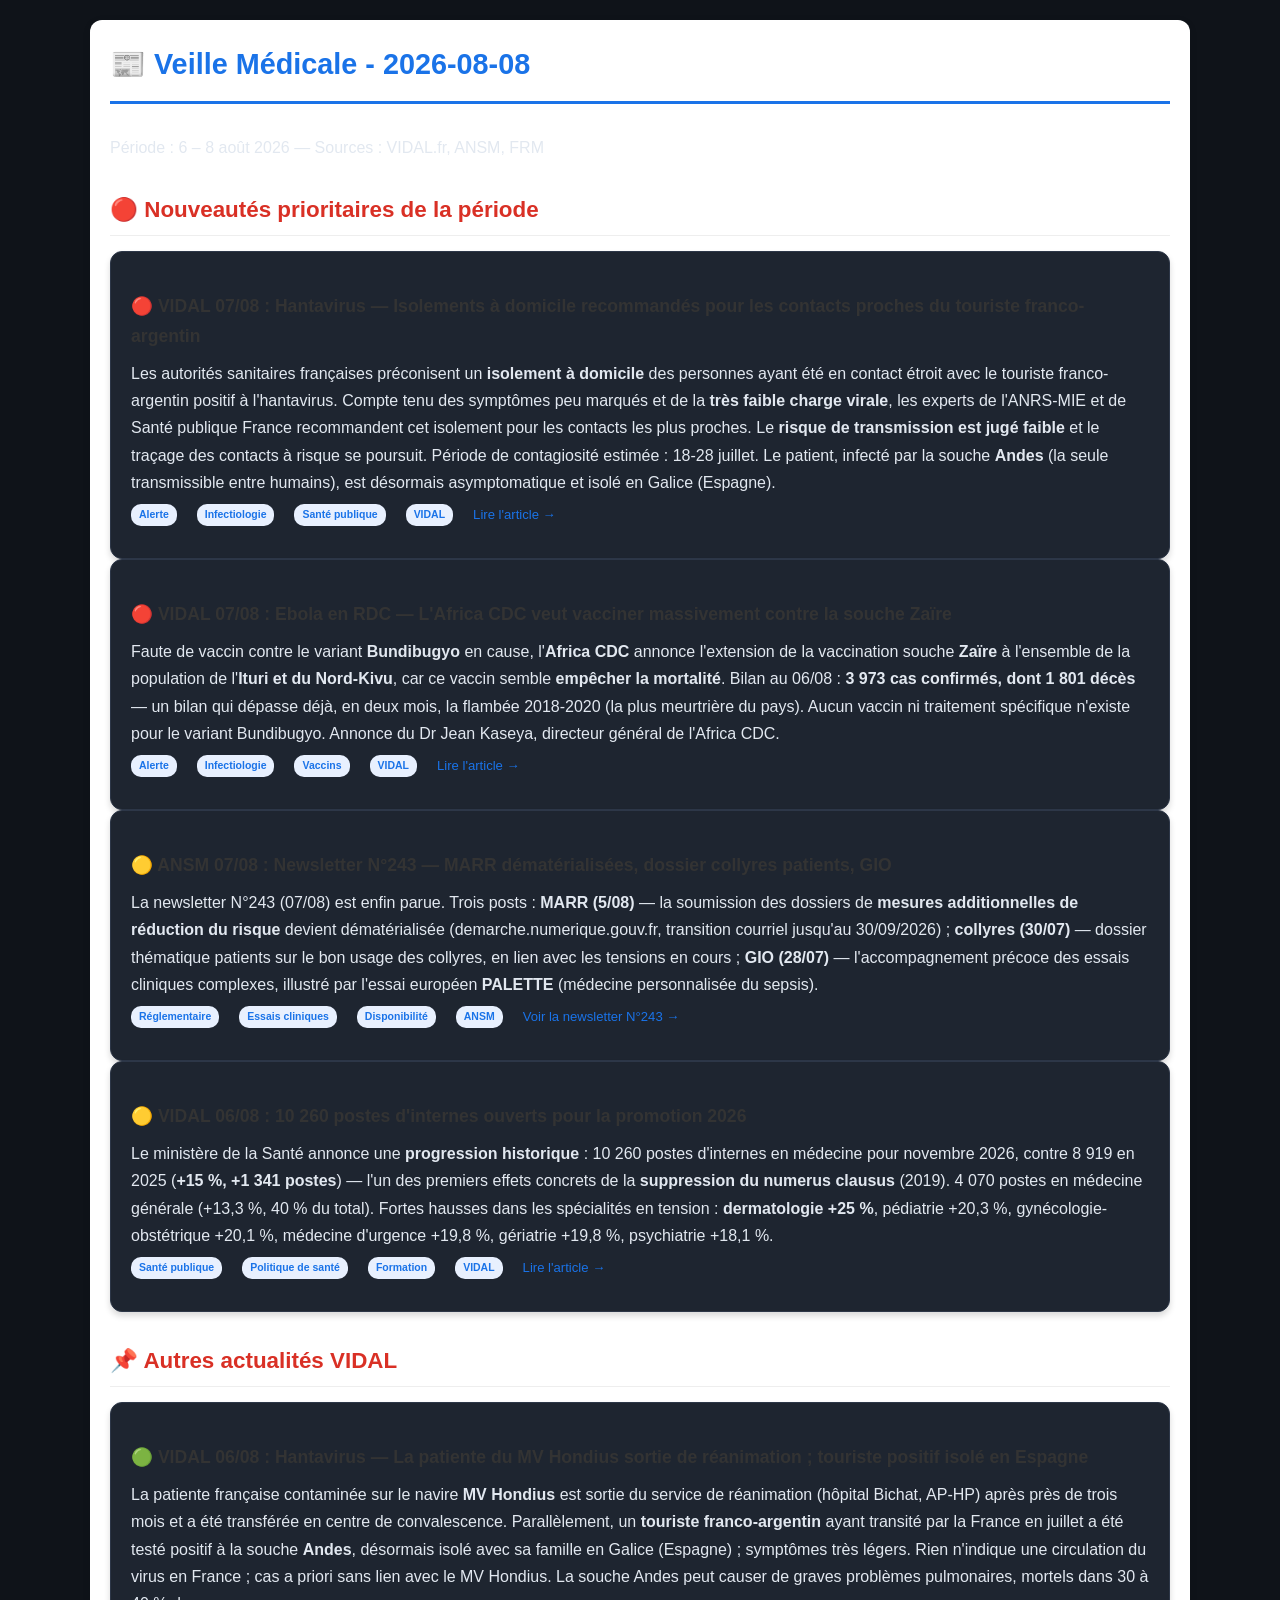
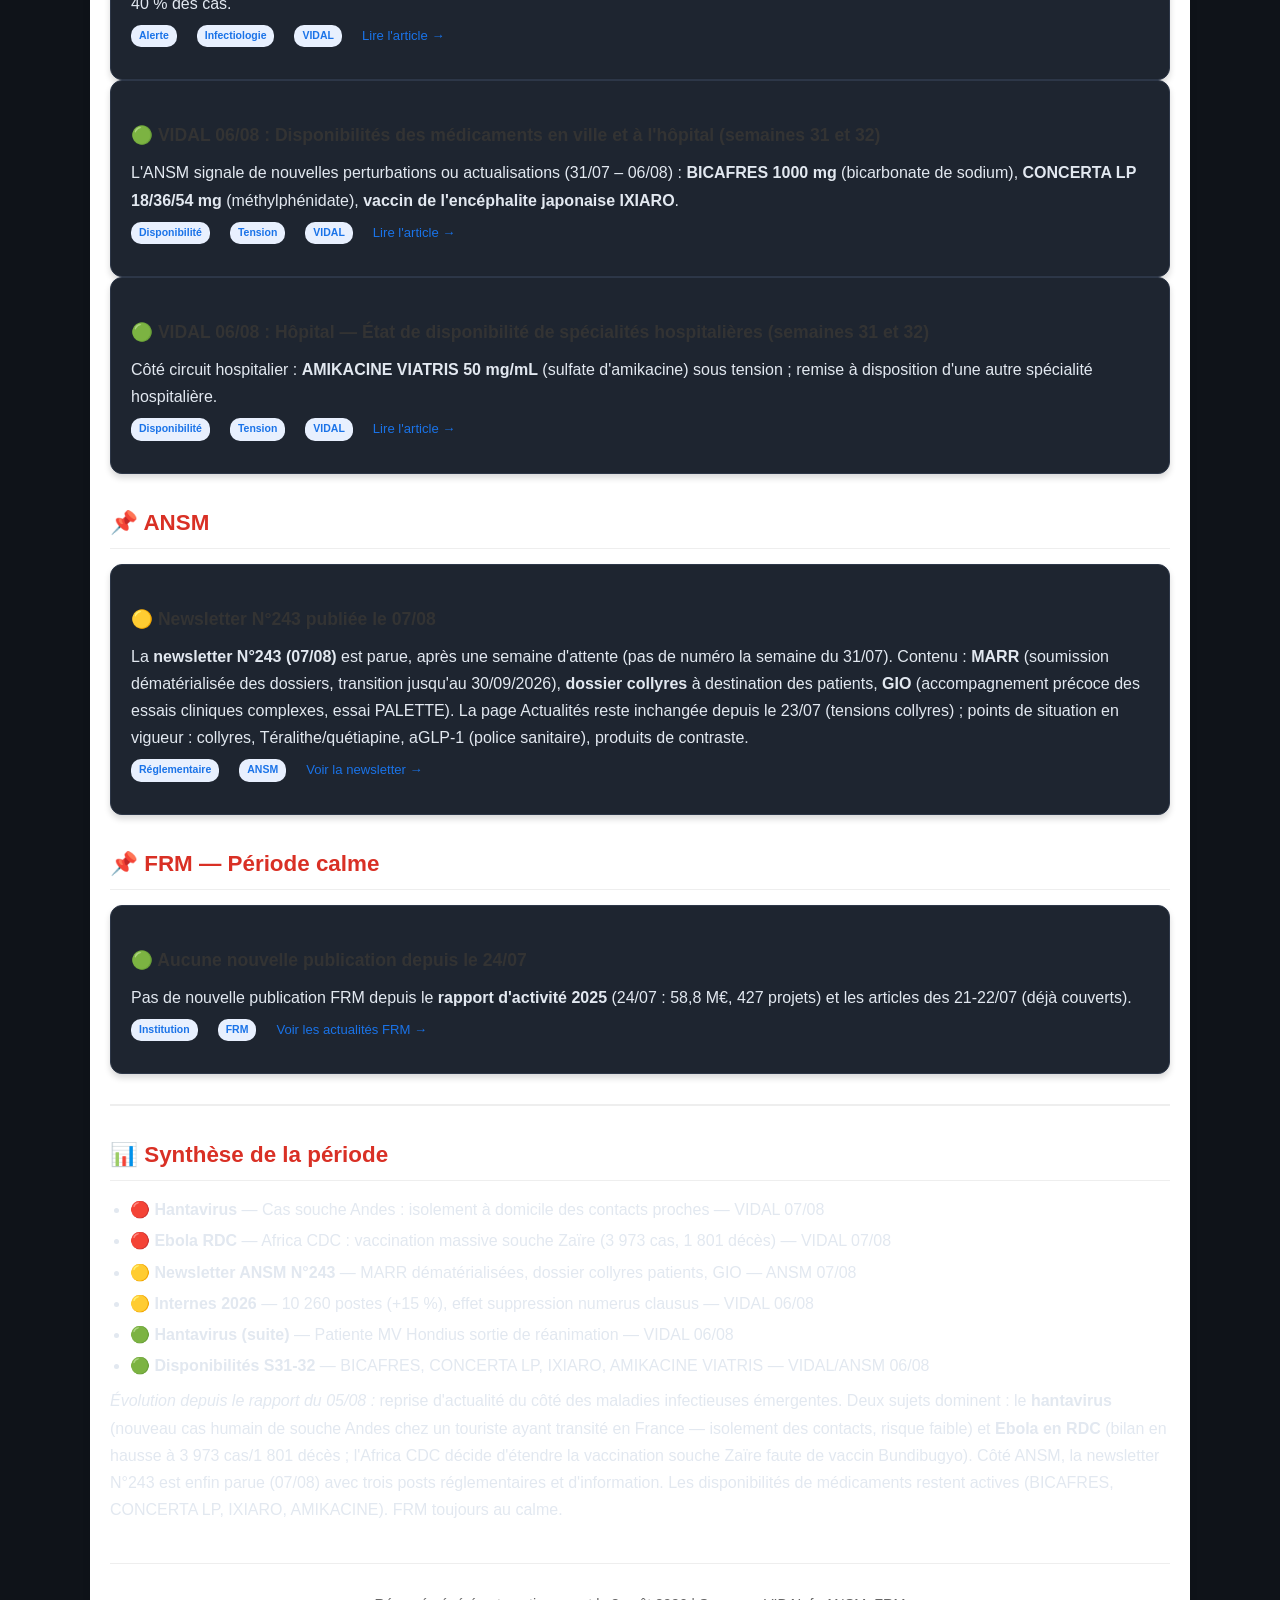
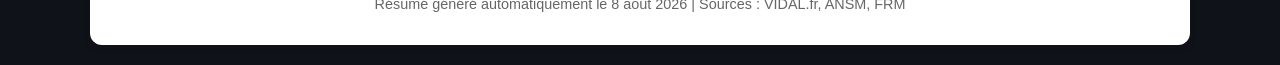
==== commit b6c7b636: "Mise à jour veille médicale du 2026-08-08" ====
--- a/veille_medicale.html
+++ b/veille_medicale.html
@@ -3,98 +3,110 @@
 <head>
     <meta charset="UTF-8">
     <meta name="viewport" content="width=device-width, initial-scale=1.0">
-    <title>📰 Veille Médicale - 2026-08-05</title>
+    <title>📰 Veille Médicale - 2026-08-08</title>
     <link rel="stylesheet" href="style.css">
     <link rel="stylesheet" href="style_veille.css">
 </head>
 <body>
     <div class="container">
 
-        <h1>📰 Veille Médicale - 2026-08-05</h1>
-        <p>Période : 3 – 5 août 2026 — Sources : VIDAL.fr, ANSM, FRM</p>
+        <h1>📰 Veille Médicale - 2026-08-08</h1>
+        <p>Période : 6 – 8 août 2026 — Sources : VIDAL.fr, ANSM, FRM</p>
 
         <h2 class="priority">🔴 Nouveautés prioritaires de la période</h2>
 
         <div class="article-card is-priority">
-            <h3>🔴 VIDAL 05/08 : CMV congénital — Valaciclovir compassionnel et amniocentèse dès 18 SA (HAS)</h3>
-            <p class="article-text">La HAS publie ses <strong>recommandations de bonne pratique</strong> sur la prise en charge des femmes enceintes après dépistage systématique du cytomégalovirus (CMV). En cas de primo-infection dans les deux mois avant la grossesse ou au premier trimestre : traitement par <strong>valaciclovir</strong> le plus tôt possible (hors AMM, après décision partagée, prescriptible par tout médecin) pour limiter la transmission materno-fœtale et réduire les séquelles ; <strong>amniocentèse dès 18 semaines d'aménorrhée</strong>. Séquelles évitées : perte auditive neurosensorielle, troubles neurologiques et du neurodéveloppement. Ce volet concrétise la recommandation de juin 2025 (dépistage systématique).</p>
+            <h3>🔴 VIDAL 07/08 : Hantavirus — Isolements à domicile recommandés pour les contacts proches du touriste franco-argentin</h3>
+            <p class="article-text">Les autorités sanitaires françaises préconisent un <strong>isolement à domicile</strong> des personnes ayant été en contact étroit avec le touriste franco-argentin positif à l'hantavirus. Compte tenu des symptômes peu marqués et de la <strong>très faible charge virale</strong>, les experts de l'ANRS-MIE et de Santé publique France recommandent cet isolement pour les contacts les plus proches. Le <strong>risque de transmission est jugé faible</strong> et le traçage des contacts à risque se poursuit. Période de contagiosité estimée : 18-28 juillet. Le patient, infecté par la souche <strong>Andes</strong> (la seule transmissible entre humains), est désormais asymptomatique et isolé en Galice (Espagne).</p>
             <div class="article-meta">
-                <span class="badge">Recommandation</span>
-                <span class="badge">HAS</span>
-                <span class="badge">Gynécologie-obstétrique</span>
+                <span class="badge">Alerte</span>
+                <span class="badge">Infectiologie</span>
+                <span class="badge">Santé publique</span>
                 <span class="badge">VIDAL</span>
-                <a href="https://www.vidal.fr/actualites/38166-depistage-du-cmv-en-cas-de-primo-infection-recente-valaciclovir-compassionnel-et-amniocentese-des-18-semaines-has.html" class="btn-link">Lire l'article →</a>
+                <a href="https://www.vidal.fr/actualites/38175-hantavirus-isolement-a-domicile-recommande-pour-les-contacts-proches-du-touriste-franco-argentin.html" class="btn-link">Lire l'article →</a>
             </div>
         </div>
 
         <div class="article-card is-priority">
-            <h3>🟡 VIDAL 05/08 : Covid long — Une seule maladie ou plusieurs ?</h3>
-            <p class="article-text">Plus de <strong>200 manifestations cliniques</strong> ont été décrites pour le Covid long : le syndrome post-Covid-19 recouvre probablement <strong>plusieurs entités pathologiques distinctes</strong> plutôt qu'une maladie unique. Rappel de la définition OMS : persistance, récidive ou apparition de symptômes généralement trois mois après l'infection, durant au moins deux mois, sans autre diagnostic explicatif. Prévalence difficile à établir, mais <strong>plusieurs millions de personnes</strong> dans le monde présentent des symptômes persistants avec impact sur la qualité de vie et l'activité professionnelle.</p>
+            <h3>🔴 VIDAL 07/08 : Ebola en RDC — L'Africa CDC veut vacciner massivement contre la souche Zaïre</h3>
+            <p class="article-text">Faute de vaccin contre le variant <strong>Bundibugyo</strong> en cause, l'<strong>Africa CDC</strong> annonce l'extension de la vaccination souche <strong>Zaïre</strong> à l'ensemble de la population de l'<strong>Ituri et du Nord-Kivu</strong>, car ce vaccin semble <strong>empêcher la mortalité</strong>. Bilan au 06/08 : <strong>3 973 cas confirmés, dont 1 801 décès</strong> — un bilan qui dépasse déjà, en deux mois, la flambée 2018-2020 (la plus meurtrière du pays). Aucun vaccin ni traitement spécifique n'existe pour le variant Bundibugyo. Annonce du Dr Jean Kaseya, directeur général de l'Africa CDC.</p>
             <div class="article-meta">
-                <span class="badge">Pathologie</span>
-                <span class="badge">Recherche</span>
-                <span class="badge">Santé publique</span>
+                <span class="badge">Alerte</span>
+                <span class="badge">Infectiologie</span>
+                <span class="badge">Vaccins</span>
                 <span class="badge">VIDAL</span>
-                <a href="https://www.vidal.fr/actualites/38146-covid-long-et-si-ce-n-etait-pas-une-seule-maladie-mais-plusieurs.html" class="btn-link">Lire l'article →</a>
+                <a href="https://www.vidal.fr/actualites/38174-ebola-en-rdc-faute-de-vaccin-contre-le-bundibugyo-l-africa-cdc-veut-vacciner-massivement-contre-la-souche-zaire.html" class="btn-link">Lire l'article →</a>
             </div>
         </div>
 
         <div class="article-card is-priority">
-            <h3>🟡 VIDAL 05/08 : Alcool, tabac, cannabis — Les jeunes se détournent des drogues (OFDT)</h3>
-            <p class="article-text">Les enquêtes de l'OFDT (recul de près de 30 ans) montrent une <strong>baisse continue de la consommation de drogues chez les adolescents depuis une dizaine d'années</strong>, toutes substances confondues. Le <strong>tabagisme quotidien a été divisé par dix chez les collégiens</strong> ; la France figure parmi les pays (surtout nordiques) où le tabagisme quotidien est inférieur à 5 % à 16 ans. Chez les adultes : usage de cannabis stabilisé avec vieillissement des usagers, et recours accru aux psychostimulants (cocaïne, MDMA/ecstasy, amphétamines).</p>
+            <h3>🟡 ANSM 07/08 : Newsletter N°243 — MARR dématérialisées, dossier collyres patients, GIO</h3>
+            <p class="article-text">La newsletter N°243 (07/08) est enfin parue. Trois posts : <strong>MARR (5/08)</strong> — la soumission des dossiers de <strong>mesures additionnelles de réduction du risque</strong> devient dématérialisée (demarche.numerique.gouv.fr, transition courriel jusqu'au 30/09/2026) ; <strong>collyres (30/07)</strong> — dossier thématique patients sur le bon usage des collyres, en lien avec les tensions en cours ; <strong>GIO (28/07)</strong> — l'accompagnement précoce des essais cliniques complexes, illustré par l'essai européen <strong>PALETTE</strong> (médecine personnalisée du sepsis).</p>
+            <div class="article-meta">
+                <span class="badge">Réglementaire</span>
+                <span class="badge">Essais cliniques</span>
+                <span class="badge">Disponibilité</span>
+                <span class="badge">ANSM</span>
+                <a href="https://ansm.sante.fr/newsletter/243" class="btn-link">Voir la newsletter N°243 →</a>
+            </div>
+        </div>
+
+        <div class="article-card is-priority">
+            <h3>🟡 VIDAL 06/08 : 10 260 postes d'internes ouverts pour la promotion 2026</h3>
+            <p class="article-text">Le ministère de la Santé annonce une <strong>progression historique</strong> : 10 260 postes d'internes en médecine pour novembre 2026, contre 8 919 en 2025 (<strong>+15 %, +1 341 postes</strong>) — l'un des premiers effets concrets de la <strong>suppression du numerus clausus</strong> (2019). 4 070 postes en médecine générale (+13,3 %, 40 % du total). Fortes hausses dans les spécialités en tension : <strong>dermatologie +25 %</strong>, pédiatrie +20,3 %, gynécologie-obstétrique +20,1 %, médecine d'urgence +19,8 %, gériatrie +19,8 %, psychiatrie +18,1 %.</p>
             <div class="article-meta">
                 <span class="badge">Santé publique</span>
-                <span class="badge">Étude</span>
-                <span class="badge">Prévention</span>
+                <span class="badge">Politique de santé</span>
+                <span class="badge">Formation</span>
                 <span class="badge">VIDAL</span>
-                <a href="https://www.vidal.fr/actualites/38155-alcool-tabac-cannabis-les-jeunes-se-sont-ils-vraiment-detournes-des-drogues.html" class="btn-link">Lire l'article →</a>
+                <a href="https://www.vidal.fr/actualites/38169-medecine-10-260-postes-d-internes-ouverts-pour-la-promotion-2026-annonce-le-gouvernement.html" class="btn-link">Lire l'article →</a>
             </div>
         </div>
 
         <h2>📌 Autres actualités VIDAL</h2>
 
         <div class="article-card">
-            <h3>🟢 VIDAL 04/08 : Une consultation citoyenne pour réfléchir au vieillissement de la population</h3>
-            <p class="article-text">Le gouvernement lance une consultation publique <strong>« Vieillir en France, aujourd'hui et demain »</strong> (questionnaire à 15 entrées, plateforme Agora, jusqu'au 20/09) en préparation de la <strong>Conférence nationale sur l'autonomie</strong> de l'automne. En 2030, un Français sur quatre aura plus de 60 ans ; en 2050, un sur trois. Près de <strong>700 000 personnes supplémentaires en perte d'autonomie</strong> attendues.</p>
+            <h3>🟢 VIDAL 06/08 : Hantavirus — La patiente du MV Hondius sortie de réanimation ; touriste positif isolé en Espagne</h3>
+            <p class="article-text">La patiente française contaminée sur le navire <strong>MV Hondius</strong> est sortie du service de réanimation (hôpital Bichat, AP-HP) après près de trois mois et a été transférée en centre de convalescence. Parallèlement, un <strong>touriste franco-argentin</strong> ayant transité par la France en juillet a été testé positif à la souche <strong>Andes</strong>, désormais isolé avec sa famille en Galice (Espagne) ; symptômes très légers. Rien n'indique une circulation du virus en France ; cas a priori sans lien avec le MV Hondius. La souche Andes peut causer de graves problèmes pulmonaires, mortels dans 30 à 40 % des cas.</p>
             <div class="article-meta">
-                <span class="badge">Santé publique</span>
-                <span class="badge">Politique de santé</span>
+                <span class="badge">Alerte</span>
+                <span class="badge">Infectiologie</span>
                 <span class="badge">VIDAL</span>
-                <a href="https://www.vidal.fr/actualites/38165-une-consultation-citoyenne-pour-reflechir-au-viellissement-de-la-population.html" class="btn-link">Lire l'article →</a>
+                <a href="https://www.vidal.fr/actualites/38173-hantavirus-un-touriste-ayant-transite-en-france-positif-et-isole-en-espagne.html" class="btn-link">Lire l'article →</a>
             </div>
         </div>
 
         <div class="article-card">
-            <h3>🟢 VIDAL 04/08 : Les physalies, très urticantes, de retour sur les plages du Sud-Ouest</h3>
-            <p class="article-text">Baignade régulièrement interrompue depuis fin juillet sur le littoral aquitain (bassin d'Arcachon, côte landaise, côte basque) en raison de <strong>physalies</strong>, cnidaires venus des eaux tropicales. Piqûres <strong>très douloureuses</strong>, rarement graves ; ne jamais toucher l'animal, même échoué. Les sauveteurs hissent le drapeau violet ou rouge pour interdire la baignade.</p>
+            <h3>🟢 VIDAL 06/08 : Disponibilités des médicaments en ville et à l'hôpital (semaines 31 et 32)</h3>
+            <p class="article-text">L'ANSM signale de nouvelles perturbations ou actualisations (31/07 – 06/08) : <strong>BICAFRES 1000 mg</strong> (bicarbonate de sodium), <strong>CONCERTA LP 18/36/54 mg</strong> (méthylphénidate), <strong>vaccin de l'encéphalite japonaise IXIARO</strong>.</p>
             <div class="article-meta">
-                <span class="badge">Santé publique</span>
-                <span class="badge">Environnement</span>
+                <span class="badge">Disponibilité</span>
+                <span class="badge">Tension</span>
                 <span class="badge">VIDAL</span>
-                <a href="https://www.vidal.fr/actualites/38164-les-physalies-tres-urticantes-de-retour-sur-les-plages-du-sud-ouest.html" class="btn-link">Lire l'article →</a>
+                <a href="https://www.vidal.fr/actualites/38167-disponibilites-des-medicaments-en-ville-et-a-l-hopital-semaines-31-et-32.html" class="btn-link">Lire l'article →</a>
             </div>
         </div>
 
         <div class="article-card">
-            <h3>🟢 VIDAL 03/08 : Les kinésithérapeutes pourront réaliser des « bilans prévention » dès octobre</h3>
-            <p class="article-text">Le ministère de la Santé annonce que les <strong>masseurs-kinésithérapeutes</strong> pourront dès octobre réaliser des <strong>bilans prévention</strong> (30-45 min, gratuits) dans le cadre du dispositif « Mon Bilan Prévention » (âges clés : 18-25, 45-50, 60-65, 70-75 ans), comme médecins, sages-femmes, infirmiers et pharmaciens. Objectif : repérer les fragilités (santé mentale, maladies chroniques, dépendance).</p>
+            <h3>🟢 VIDAL 06/08 : Hôpital — État de disponibilité de spécialités hospitalières (semaines 31 et 32)</h3>
+            <p class="article-text">Côté circuit hospitalier : <strong>AMIKACINE VIATRIS 50 mg/mL</strong> (sulfate d'amikacine) sous tension ; remise à disposition d'une autre spécialité hospitalière.</p>
             <div class="article-meta">
-                <span class="badge">Politique de santé</span>
-                <span class="badge">Prévention</span>
+                <span class="badge">Disponibilité</span>
+                <span class="badge">Tension</span>
                 <span class="badge">VIDAL</span>
-                <a href="https://www.vidal.fr/actualites/38162-les-kinesitherapeutes-pourront-realiser-des-bilans-prevention-des-octobre.html" class="btn-link">Lire l'article →</a>
+                <a href="https://www.vidal.fr/actualites/38170-hopital-etat-de-disponibilite-de-specialites-hospitalieres-semaines-31-et-32.html" class="btn-link">Lire l'article →</a>
             </div>
         </div>
 
-        <h2>📌 ANSM — Période calme</h2>
+        <h2>📌 ANSM</h2>
 
         <div class="article-card">
-            <h3>🟢 Aucune nouvelle actualité depuis le 23/07</h3>
-            <p class="article-text">Site ANSM inchangé depuis les <strong>tensions en collyres</strong> (23/07). Newsletter <strong>N°243 toujours non publiée</strong> au 05/08 (dernier numéro : N°242 du 24/07). Points de situation en vigueur : tensions collyres, Téralithe/quétiapine, aGLP-1 (police sanitaire), produits de contraste.</p>
+            <h3>🟡 Newsletter N°243 publiée le 07/08</h3>
+            <p class="article-text">La <strong>newsletter N°243 (07/08)</strong> est parue, après une semaine d'attente (pas de numéro la semaine du 31/07). Contenu : <strong>MARR</strong> (soumission dématérialisée des dossiers, transition jusqu'au 30/09/2026), <strong>dossier collyres</strong> à destination des patients, <strong>GIO</strong> (accompagnement précoce des essais cliniques complexes, essai PALETTE). La page Actualités reste inchangée depuis le 23/07 (tensions collyres) ; points de situation en vigueur : collyres, Téralithe/quétiapine, aGLP-1 (police sanitaire), produits de contraste.</p>
             <div class="article-meta">
-                <span class="badge">Disponibilité</span>
+                <span class="badge">Réglementaire</span>
                 <span class="badge">ANSM</span>
-                <a href="https://ansm.sante.fr/actualites" class="btn-link">Voir les actualités ANSM →</a>
+                <a href="https://ansm.sante.fr/newsletter/243" class="btn-link">Voir la newsletter →</a>
             </div>
         </div>
 
@@ -115,18 +127,18 @@
         <h2>📊 Synthèse de la période</h2>
 
         <ul>
-            <li><strong>🔴 CMV congénital</strong> — HAS : valaciclovir compassionnel + amniocentèse dès 18 SA — VIDAL 05/08</li>
-            <li><strong>🟡 Covid long</strong> — Plusieurs maladies plutôt qu'une seule (200+ manifestations) — VIDAL 05/08</li>
-            <li><strong>🟡 Jeunes et drogues</strong> — Baisse continue (OFDT), tabac ÷10 chez les collégiens — VIDAL 05/08</li>
-            <li><strong>🟢 Vieillissement</strong> — Consultation citoyenne « Vieillir en France » (Agora, 20/09) — VIDAL 04/08</li>
-            <li><strong>🟢 Physalies</strong> — Retour sur les plages du Sud-Ouest, piqûres urticantes — VIDAL 04/08</li>
-            <li><strong>🟢 Bilans prévention</strong> — Kinésithérapeutes habilités dès octobre — VIDAL 03/08</li>
+            <li><strong>🔴 Hantavirus</strong> — Cas souche Andes : isolement à domicile des contacts proches — VIDAL 07/08</li>
+            <li><strong>🔴 Ebola RDC</strong> — Africa CDC : vaccination massive souche Zaïre (3 973 cas, 1 801 décès) — VIDAL 07/08</li>
+            <li><strong>🟡 Newsletter ANSM N°243</strong> — MARR dématérialisées, dossier collyres patients, GIO — ANSM 07/08</li>
+            <li><strong>🟡 Internes 2026</strong> — 10 260 postes (+15 %), effet suppression numerus clausus — VIDAL 06/08</li>
+            <li><strong>🟢 Hantavirus (suite)</strong> — Patiente MV Hondius sortie de réanimation — VIDAL 06/08</li>
+            <li><strong>🟢 Disponibilités S31-32</strong> — BICAFRES, CONCERTA LP, IXIARO, AMIKACINE VIATRIS — VIDAL/ANSM 06/08</li>
         </ul>
 
-        <p><em>Évolution depuis le rapport du 02/08 :</em> période plus calme côté actualités (6 articles VIDAL, entre le 3 et le 5 août). Le sujet le plus marquant est la publication par la HAS des recommandations de bonne pratique sur le CMV congénital (valaciclovir hors AMM et amniocentèse dès 18 SA), qui concrétise le dépistage systématique recommandé en juin 2025. Côté ANSM et FRM, période calme persistante : pas de nouvelle newsletter ANSM (N°243 toujours attendue) ni de nouvelle publication FRM.</p>
+        <p><em>Évolution depuis le rapport du 05/08 :</em> reprise d'actualité du côté des maladies infectieuses émergentes. Deux sujets dominent : le <strong>hantavirus</strong> (nouveau cas humain de souche Andes chez un touriste ayant transité en France — isolement des contacts, risque faible) et <strong>Ebola en RDC</strong> (bilan en hausse à 3 973 cas/1 801 décès ; l'Africa CDC décide d'étendre la vaccination souche Zaïre faute de vaccin Bundibugyo). Côté ANSM, la newsletter N°243 est enfin parue (07/08) avec trois posts réglementaires et d'information. Les disponibilités de médicaments restent actives (BICAFRES, CONCERTA LP, IXIARO, AMIKACINE). FRM toujours au calme.</p>
 
         <div class="footer">
-            <p>Résumé généré automatiquement le 5 août 2026 | Sources : VIDAL.fr, ANSM, FRM</p>
+            <p>Résumé généré automatiquement le 8 août 2026 | Sources : VIDAL.fr, ANSM, FRM</p>
         </div>
 
     </div>
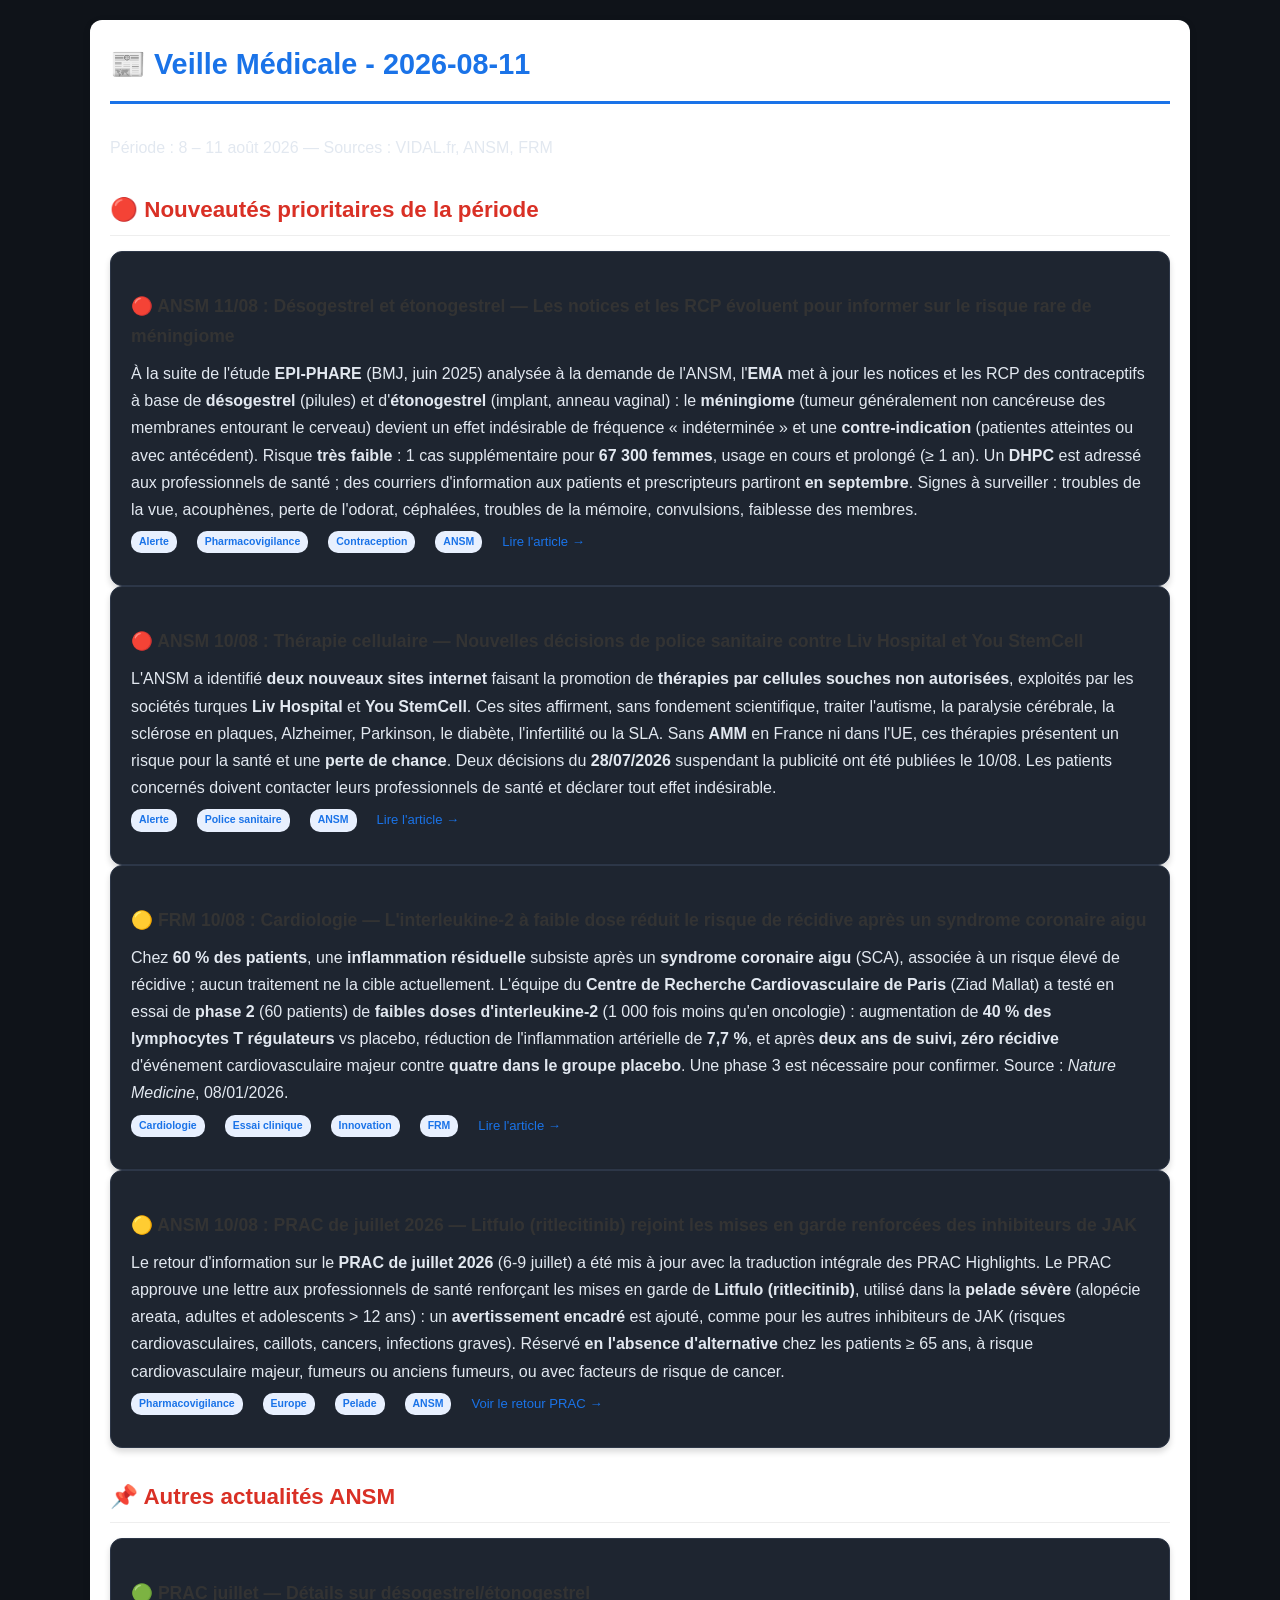
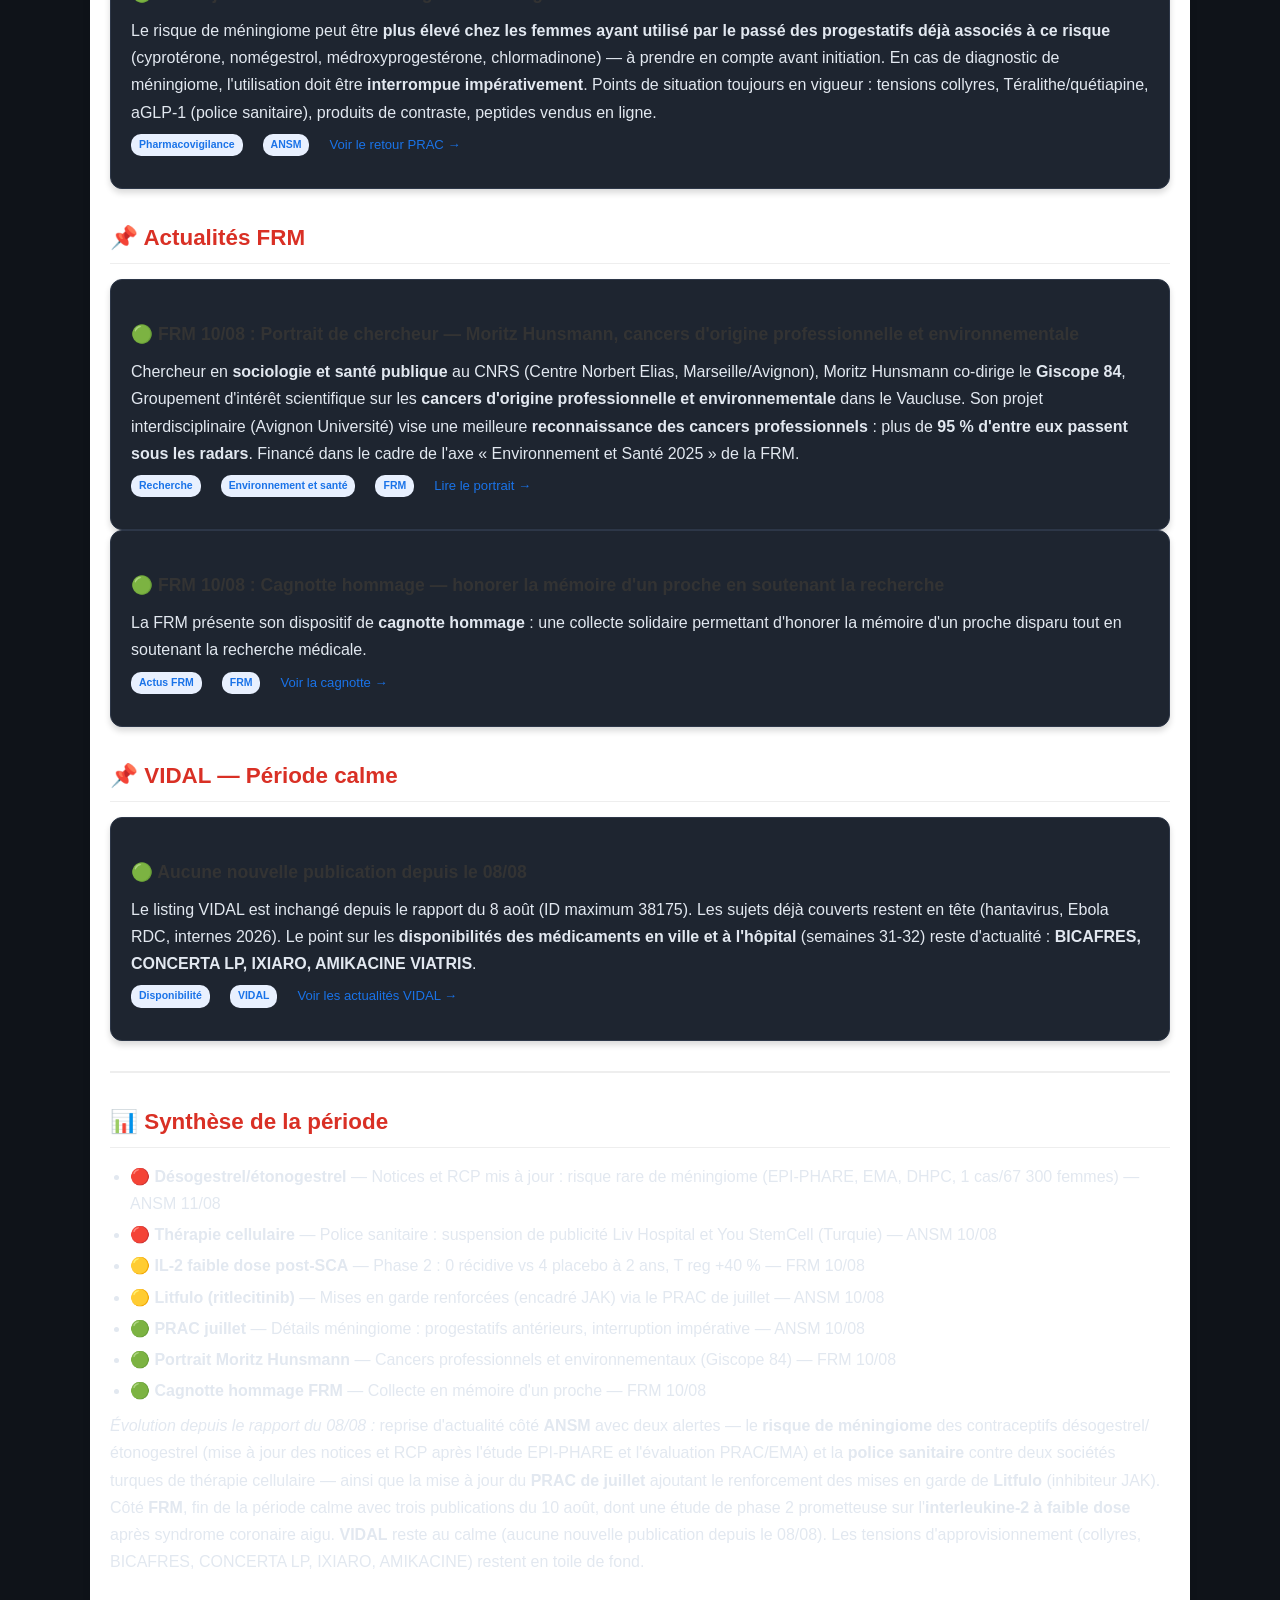
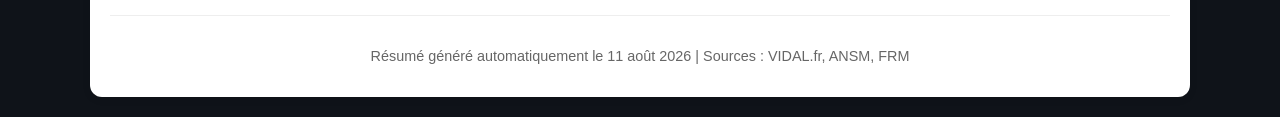
==== commit e7188eb4: "Mise à jour veille médicale du 2026-08-11" ====
--- a/veille_medicale.html
+++ b/veille_medicale.html
@@ -3,122 +3,109 @@
 <head>
     <meta charset="UTF-8">
     <meta name="viewport" content="width=device-width, initial-scale=1.0">
-    <title>📰 Veille Médicale - 2026-08-08</title>
+    <title>📰 Veille Médicale - 2026-08-11</title>
     <link rel="stylesheet" href="style.css">
     <link rel="stylesheet" href="style_veille.css">
 </head>
 <body>
     <div class="container">
 
-        <h1>📰 Veille Médicale - 2026-08-08</h1>
-        <p>Période : 6 – 8 août 2026 — Sources : VIDAL.fr, ANSM, FRM</p>
+        <h1>📰 Veille Médicale - 2026-08-11</h1>
+        <p>Période : 8 – 11 août 2026 — Sources : VIDAL.fr, ANSM, FRM</p>
 
         <h2 class="priority">🔴 Nouveautés prioritaires de la période</h2>
 
         <div class="article-card is-priority">
-            <h3>🔴 VIDAL 07/08 : Hantavirus — Isolements à domicile recommandés pour les contacts proches du touriste franco-argentin</h3>
-            <p class="article-text">Les autorités sanitaires françaises préconisent un <strong>isolement à domicile</strong> des personnes ayant été en contact étroit avec le touriste franco-argentin positif à l'hantavirus. Compte tenu des symptômes peu marqués et de la <strong>très faible charge virale</strong>, les experts de l'ANRS-MIE et de Santé publique France recommandent cet isolement pour les contacts les plus proches. Le <strong>risque de transmission est jugé faible</strong> et le traçage des contacts à risque se poursuit. Période de contagiosité estimée : 18-28 juillet. Le patient, infecté par la souche <strong>Andes</strong> (la seule transmissible entre humains), est désormais asymptomatique et isolé en Galice (Espagne).</p>
+            <h3>🔴 ANSM 11/08 : Désogestrel et étonogestrel — Les notices et les RCP évoluent pour informer sur le risque rare de méningiome</h3>
+            <p class="article-text">À la suite de l'étude <strong>EPI-PHARE</strong> (BMJ, juin 2025) analysée à la demande de l'ANSM, l'<strong>EMA</strong> met à jour les notices et les RCP des contraceptifs à base de <strong>désogestrel</strong> (pilules) et d'<strong>étonogestrel</strong> (implant, anneau vaginal) : le <strong>méningiome</strong> (tumeur généralement non cancéreuse des membranes entourant le cerveau) devient un effet indésirable de fréquence « indéterminée » et une <strong>contre-indication</strong> (patientes atteintes ou avec antécédent). Risque <strong>très faible</strong> : 1 cas supplémentaire pour <strong>67 300 femmes</strong>, usage en cours et prolongé (≥ 1 an). Un <strong>DHPC</strong> est adressé aux professionnels de santé ; des courriers d'information aux patients et prescripteurs partiront <strong>en septembre</strong>. Signes à surveiller : troubles de la vue, acouphènes, perte de l'odorat, céphalées, troubles de la mémoire, convulsions, faiblesse des membres.</p>
             <div class="article-meta">
                 <span class="badge">Alerte</span>
-                <span class="badge">Infectiologie</span>
-                <span class="badge">Santé publique</span>
-                <span class="badge">VIDAL</span>
-                <a href="https://www.vidal.fr/actualites/38175-hantavirus-isolement-a-domicile-recommande-pour-les-contacts-proches-du-touriste-franco-argentin.html" class="btn-link">Lire l'article →</a>
+                <span class="badge">Pharmacovigilance</span>
+                <span class="badge">Contraception</span>
+                <span class="badge">ANSM</span>
+                <a href="https://ansm.sante.fr/actualites/contraception-a-base-de-desogestrel-et-etonogestrel-les-notices-evoluent-pour-mieux-informer-sur-le-risque-rare-de-meningiome" class="btn-link">Lire l'article →</a>
             </div>
         </div>
 
         <div class="article-card is-priority">
-            <h3>🔴 VIDAL 07/08 : Ebola en RDC — L'Africa CDC veut vacciner massivement contre la souche Zaïre</h3>
-            <p class="article-text">Faute de vaccin contre le variant <strong>Bundibugyo</strong> en cause, l'<strong>Africa CDC</strong> annonce l'extension de la vaccination souche <strong>Zaïre</strong> à l'ensemble de la population de l'<strong>Ituri et du Nord-Kivu</strong>, car ce vaccin semble <strong>empêcher la mortalité</strong>. Bilan au 06/08 : <strong>3 973 cas confirmés, dont 1 801 décès</strong> — un bilan qui dépasse déjà, en deux mois, la flambée 2018-2020 (la plus meurtrière du pays). Aucun vaccin ni traitement spécifique n'existe pour le variant Bundibugyo. Annonce du Dr Jean Kaseya, directeur général de l'Africa CDC.</p>
+            <h3>🔴 ANSM 10/08 : Thérapie cellulaire — Nouvelles décisions de police sanitaire contre Liv Hospital et You StemCell</h3>
+            <p class="article-text">L'ANSM a identifié <strong>deux nouveaux sites internet</strong> faisant la promotion de <strong>thérapies par cellules souches non autorisées</strong>, exploités par les sociétés turques <strong>Liv Hospital</strong> et <strong>You StemCell</strong>. Ces sites affirment, sans fondement scientifique, traiter l'autisme, la paralysie cérébrale, la sclérose en plaques, Alzheimer, Parkinson, le diabète, l'infertilité ou la SLA. Sans <strong>AMM</strong> en France ni dans l'UE, ces thérapies présentent un risque pour la santé et une <strong>perte de chance</strong>. Deux décisions du <strong>28/07/2026</strong> suspendant la publicité ont été publiées le 10/08. Les patients concernés doivent contacter leurs professionnels de santé et déclarer tout effet indésirable.</p>
             <div class="article-meta">
                 <span class="badge">Alerte</span>
-                <span class="badge">Infectiologie</span>
-                <span class="badge">Vaccins</span>
-                <span class="badge">VIDAL</span>
-                <a href="https://www.vidal.fr/actualites/38174-ebola-en-rdc-faute-de-vaccin-contre-le-bundibugyo-l-africa-cdc-veut-vacciner-massivement-contre-la-souche-zaire.html" class="btn-link">Lire l'article →</a>
+                <span class="badge">Police sanitaire</span>
+                <span class="badge">ANSM</span>
+                <a href="https://ansm.sante.fr/actualites/promotion-illegale-de-therapie-cellulaire-nous-prenons-de-nouvelles-decisions-de-police-sanitaire" class="btn-link">Lire l'article →</a>
             </div>
         </div>
 
         <div class="article-card is-priority">
-            <h3>🟡 ANSM 07/08 : Newsletter N°243 — MARR dématérialisées, dossier collyres patients, GIO</h3>
-            <p class="article-text">La newsletter N°243 (07/08) est enfin parue. Trois posts : <strong>MARR (5/08)</strong> — la soumission des dossiers de <strong>mesures additionnelles de réduction du risque</strong> devient dématérialisée (demarche.numerique.gouv.fr, transition courriel jusqu'au 30/09/2026) ; <strong>collyres (30/07)</strong> — dossier thématique patients sur le bon usage des collyres, en lien avec les tensions en cours ; <strong>GIO (28/07)</strong> — l'accompagnement précoce des essais cliniques complexes, illustré par l'essai européen <strong>PALETTE</strong> (médecine personnalisée du sepsis).</p>
+            <h3>🟡 FRM 10/08 : Cardiologie — L'interleukine-2 à faible dose réduit le risque de récidive après un syndrome coronaire aigu</h3>
+            <p class="article-text">Chez <strong>60 % des patients</strong>, une <strong>inflammation résiduelle</strong> subsiste après un <strong>syndrome coronaire aigu</strong> (SCA), associée à un risque élevé de récidive ; aucun traitement ne la cible actuellement. L'équipe du <strong>Centre de Recherche Cardiovasculaire de Paris</strong> (Ziad Mallat) a testé en essai de <strong>phase 2</strong> (60 patients) de <strong>faibles doses d'interleukine-2</strong> (1 000 fois moins qu'en oncologie) : augmentation de <strong>40 % des lymphocytes T régulateurs</strong> vs placebo, réduction de l'inflammation artérielle de <strong>7,7 %</strong>, et après <strong>deux ans de suivi, zéro récidive</strong> d'événement cardiovasculaire majeur contre <strong>quatre dans le groupe placebo</strong>. Une phase 3 est nécessaire pour confirmer. Source : <em>Nature Medicine</em>, 08/01/2026.</p>
             <div class="article-meta">
-                <span class="badge">Réglementaire</span>
-                <span class="badge">Essais cliniques</span>
-                <span class="badge">Disponibilité</span>
-                <span class="badge">ANSM</span>
-                <a href="https://ansm.sante.fr/newsletter/243" class="btn-link">Voir la newsletter N°243 →</a>
+                <span class="badge">Cardiologie</span>
+                <span class="badge">Essai clinique</span>
+                <span class="badge">Innovation</span>
+                <span class="badge">FRM</span>
+                <a href="https://www.frm.org/fr/actualites/cardiologie-reduire-le-risque-de-recidives-apres-un-syndrome-coronaire-aigu" class="btn-link">Lire l'article →</a>
             </div>
         </div>
 
         <div class="article-card is-priority">
-            <h3>🟡 VIDAL 06/08 : 10 260 postes d'internes ouverts pour la promotion 2026</h3>
-            <p class="article-text">Le ministère de la Santé annonce une <strong>progression historique</strong> : 10 260 postes d'internes en médecine pour novembre 2026, contre 8 919 en 2025 (<strong>+15 %, +1 341 postes</strong>) — l'un des premiers effets concrets de la <strong>suppression du numerus clausus</strong> (2019). 4 070 postes en médecine générale (+13,3 %, 40 % du total). Fortes hausses dans les spécialités en tension : <strong>dermatologie +25 %</strong>, pédiatrie +20,3 %, gynécologie-obstétrique +20,1 %, médecine d'urgence +19,8 %, gériatrie +19,8 %, psychiatrie +18,1 %.</p>
+            <h3>🟡 ANSM 10/08 : PRAC de juillet 2026 — Litfulo (ritlecitinib) rejoint les mises en garde renforcées des inhibiteurs de JAK</h3>
+            <p class="article-text">Le retour d'information sur le <strong>PRAC de juillet 2026</strong> (6-9 juillet) a été mis à jour avec la traduction intégrale des PRAC Highlights. Le PRAC approuve une lettre aux professionnels de santé renforçant les mises en garde de <strong>Litfulo (ritlecitinib)</strong>, utilisé dans la <strong>pelade sévère</strong> (alopécie areata, adultes et adolescents > 12 ans) : un <strong>avertissement encadré</strong> est ajouté, comme pour les autres inhibiteurs de JAK (risques cardiovasculaires, caillots, cancers, infections graves). Réservé <strong>en l'absence d'alternative</strong> chez les patients ≥ 65 ans, à risque cardiovasculaire majeur, fumeurs ou anciens fumeurs, ou avec facteurs de risque de cancer.</p>
             <div class="article-meta">
-                <span class="badge">Santé publique</span>
-                <span class="badge">Politique de santé</span>
-                <span class="badge">Formation</span>
-                <span class="badge">VIDAL</span>
-                <a href="https://www.vidal.fr/actualites/38169-medecine-10-260-postes-d-internes-ouverts-pour-la-promotion-2026-annonce-le-gouvernement.html" class="btn-link">Lire l'article →</a>
+                <span class="badge">Pharmacovigilance</span>
+                <span class="badge">Europe</span>
+                <span class="badge">Pelade</span>
+                <span class="badge">ANSM</span>
+                <a href="https://ansm.sante.fr/actualites/retour-dinformation-sur-le-prac" class="btn-link">Voir le retour PRAC →</a>
             </div>
         </div>
 
-        <h2>📌 Autres actualités VIDAL</h2>
+        <h2>📌 Autres actualités ANSM</h2>
 
         <div class="article-card">
-            <h3>🟢 VIDAL 06/08 : Hantavirus — La patiente du MV Hondius sortie de réanimation ; touriste positif isolé en Espagne</h3>
-            <p class="article-text">La patiente française contaminée sur le navire <strong>MV Hondius</strong> est sortie du service de réanimation (hôpital Bichat, AP-HP) après près de trois mois et a été transférée en centre de convalescence. Parallèlement, un <strong>touriste franco-argentin</strong> ayant transité par la France en juillet a été testé positif à la souche <strong>Andes</strong>, désormais isolé avec sa famille en Galice (Espagne) ; symptômes très légers. Rien n'indique une circulation du virus en France ; cas a priori sans lien avec le MV Hondius. La souche Andes peut causer de graves problèmes pulmonaires, mortels dans 30 à 40 % des cas.</p>
+            <h3>🟢 PRAC juillet — Détails sur désogestrel/étonogestrel</h3>
+            <p class="article-text">Le risque de méningiome peut être <strong>plus élevé chez les femmes ayant utilisé par le passé des progestatifs déjà associés à ce risque</strong> (cyprotérone, nomégestrol, médroxyprogestérone, chlormadinone) — à prendre en compte avant initiation. En cas de diagnostic de méningiome, l'utilisation doit être <strong>interrompue impérativement</strong>. Points de situation toujours en vigueur : tensions collyres, Téralithe/quétiapine, aGLP-1 (police sanitaire), produits de contraste, peptides vendus en ligne.</p>
             <div class="article-meta">
-                <span class="badge">Alerte</span>
-                <span class="badge">Infectiologie</span>
-                <span class="badge">VIDAL</span>
-                <a href="https://www.vidal.fr/actualites/38173-hantavirus-un-touriste-ayant-transite-en-france-positif-et-isole-en-espagne.html" class="btn-link">Lire l'article →</a>
+                <span class="badge">Pharmacovigilance</span>
+                <span class="badge">ANSM</span>
+                <a href="https://ansm.sante.fr/actualites/retour-dinformation-sur-le-prac" class="btn-link">Voir le retour PRAC →</a>
+            </div>
+        </div>
+
+        <h2>📌 Actualités FRM</h2>
+
+        <div class="article-card">
+            <h3>🟢 FRM 10/08 : Portrait de chercheur — Moritz Hunsmann, cancers d'origine professionnelle et environnementale</h3>
+            <p class="article-text">Chercheur en <strong>sociologie et santé publique</strong> au CNRS (Centre Norbert Elias, Marseille/Avignon), Moritz Hunsmann co-dirige le <strong>Giscope 84</strong>, Groupement d'intérêt scientifique sur les <strong>cancers d'origine professionnelle et environnementale</strong> dans le Vaucluse. Son projet interdisciplinaire (Avignon Université) vise une meilleure <strong>reconnaissance des cancers professionnels</strong> : plus de <strong>95 % d'entre eux passent sous les radars</strong>. Financé dans le cadre de l'axe « Environnement et Santé 2025 » de la FRM.</p>
+            <div class="article-meta">
+                <span class="badge">Recherche</span>
+                <span class="badge">Environnement et santé</span>
+                <span class="badge">FRM</span>
+                <a href="https://www.frm.org/fr/actualites/portrait-moritz-hunsmann" class="btn-link">Lire le portrait →</a>
             </div>
         </div>
 
         <div class="article-card">
-            <h3>🟢 VIDAL 06/08 : Disponibilités des médicaments en ville et à l'hôpital (semaines 31 et 32)</h3>
-            <p class="article-text">L'ANSM signale de nouvelles perturbations ou actualisations (31/07 – 06/08) : <strong>BICAFRES 1000 mg</strong> (bicarbonate de sodium), <strong>CONCERTA LP 18/36/54 mg</strong> (méthylphénidate), <strong>vaccin de l'encéphalite japonaise IXIARO</strong>.</p>
+            <h3>🟢 FRM 10/08 : Cagnotte hommage — honorer la mémoire d'un proche en soutenant la recherche</h3>
+            <p class="article-text">La FRM présente son dispositif de <strong>cagnotte hommage</strong> : une collecte solidaire permettant d'honorer la mémoire d'un proche disparu tout en soutenant la recherche médicale.</p>
             <div class="article-meta">
-                <span class="badge">Disponibilité</span>
-                <span class="badge">Tension</span>
-                <span class="badge">VIDAL</span>
-                <a href="https://www.vidal.fr/actualites/38167-disponibilites-des-medicaments-en-ville-et-a-l-hopital-semaines-31-et-32.html" class="btn-link">Lire l'article →</a>
+                <span class="badge">Actus FRM</span>
+                <span class="badge">FRM</span>
+                <a href="https://www.frm.org/fr/actualites/cagnotte-hommage-honorer-la-memoire-d-un-proche-en-soutenant-la-recherche-medicale" class="btn-link">Voir la cagnotte →</a>
             </div>
         </div>
 
+        <h2>📌 VIDAL — Période calme</h2>
+
         <div class="article-card">
-            <h3>🟢 VIDAL 06/08 : Hôpital — État de disponibilité de spécialités hospitalières (semaines 31 et 32)</h3>
-            <p class="article-text">Côté circuit hospitalier : <strong>AMIKACINE VIATRIS 50 mg/mL</strong> (sulfate d'amikacine) sous tension ; remise à disposition d'une autre spécialité hospitalière.</p>
+            <h3>🟢 Aucune nouvelle publication depuis le 08/08</h3>
+            <p class="article-text">Le listing VIDAL est inchangé depuis le rapport du 8 août (ID maximum 38175). Les sujets déjà couverts restent en tête (hantavirus, Ebola RDC, internes 2026). Le point sur les <strong>disponibilités des médicaments en ville et à l'hôpital</strong> (semaines 31-32) reste d'actualité : <strong>BICAFRES, CONCERTA LP, IXIARO, AMIKACINE VIATRIS</strong>.</p>
             <div class="article-meta">
                 <span class="badge">Disponibilité</span>
-                <span class="badge">Tension</span>
                 <span class="badge">VIDAL</span>
-                <a href="https://www.vidal.fr/actualites/38170-hopital-etat-de-disponibilite-de-specialites-hospitalieres-semaines-31-et-32.html" class="btn-link">Lire l'article →</a>
-            </div>
-        </div>
-
-        <h2>📌 ANSM</h2>
-
-        <div class="article-card">
-            <h3>🟡 Newsletter N°243 publiée le 07/08</h3>
-            <p class="article-text">La <strong>newsletter N°243 (07/08)</strong> est parue, après une semaine d'attente (pas de numéro la semaine du 31/07). Contenu : <strong>MARR</strong> (soumission dématérialisée des dossiers, transition jusqu'au 30/09/2026), <strong>dossier collyres</strong> à destination des patients, <strong>GIO</strong> (accompagnement précoce des essais cliniques complexes, essai PALETTE). La page Actualités reste inchangée depuis le 23/07 (tensions collyres) ; points de situation en vigueur : collyres, Téralithe/quétiapine, aGLP-1 (police sanitaire), produits de contraste.</p>
-            <div class="article-meta">
-                <span class="badge">Réglementaire</span>
-                <span class="badge">ANSM</span>
-                <a href="https://ansm.sante.fr/newsletter/243" class="btn-link">Voir la newsletter →</a>
-            </div>
-        </div>
-
-        <h2>📌 FRM — Période calme</h2>
-
-        <div class="article-card">
-            <h3>🟢 Aucune nouvelle publication depuis le 24/07</h3>
-            <p class="article-text">Pas de nouvelle publication FRM depuis le <strong>rapport d'activité 2025</strong> (24/07 : 58,8 M€, 427 projets) et les articles des 21-22/07 (déjà couverts).</p>
-            <div class="article-meta">
-                <span class="badge">Institution</span>
-                <span class="badge">FRM</span>
-                <a href="https://www.frm.org/fr/actualites" class="btn-link">Voir les actualités FRM →</a>
+                <a href="https://www.vidal.fr/actualites/" class="btn-link">Voir les actualités VIDAL →</a>
             </div>
         </div>
 
@@ -127,18 +114,19 @@
         <h2>📊 Synthèse de la période</h2>
 
         <ul>
-            <li><strong>🔴 Hantavirus</strong> — Cas souche Andes : isolement à domicile des contacts proches — VIDAL 07/08</li>
-            <li><strong>🔴 Ebola RDC</strong> — Africa CDC : vaccination massive souche Zaïre (3 973 cas, 1 801 décès) — VIDAL 07/08</li>
-            <li><strong>🟡 Newsletter ANSM N°243</strong> — MARR dématérialisées, dossier collyres patients, GIO — ANSM 07/08</li>
-            <li><strong>🟡 Internes 2026</strong> — 10 260 postes (+15 %), effet suppression numerus clausus — VIDAL 06/08</li>
-            <li><strong>🟢 Hantavirus (suite)</strong> — Patiente MV Hondius sortie de réanimation — VIDAL 06/08</li>
-            <li><strong>🟢 Disponibilités S31-32</strong> — BICAFRES, CONCERTA LP, IXIARO, AMIKACINE VIATRIS — VIDAL/ANSM 06/08</li>
+            <li><strong>🔴 Désogestrel/étonogestrel</strong> — Notices et RCP mis à jour : risque rare de méningiome (EPI-PHARE, EMA, DHPC, 1 cas/67 300 femmes) — ANSM 11/08</li>
+            <li><strong>🔴 Thérapie cellulaire</strong> — Police sanitaire : suspension de publicité Liv Hospital et You StemCell (Turquie) — ANSM 10/08</li>
+            <li><strong>🟡 IL-2 faible dose post-SCA</strong> — Phase 2 : 0 récidive vs 4 placebo à 2 ans, T reg +40 % — FRM 10/08</li>
+            <li><strong>🟡 Litfulo (ritlecitinib)</strong> — Mises en garde renforcées (encadré JAK) via le PRAC de juillet — ANSM 10/08</li>
+            <li><strong>🟢 PRAC juillet</strong> — Détails méningiome : progestatifs antérieurs, interruption impérative — ANSM 10/08</li>
+            <li><strong>🟢 Portrait Moritz Hunsmann</strong> — Cancers professionnels et environnementaux (Giscope 84) — FRM 10/08</li>
+            <li><strong>🟢 Cagnotte hommage FRM</strong> — Collecte en mémoire d'un proche — FRM 10/08</li>
         </ul>
 
-        <p><em>Évolution depuis le rapport du 05/08 :</em> reprise d'actualité du côté des maladies infectieuses émergentes. Deux sujets dominent : le <strong>hantavirus</strong> (nouveau cas humain de souche Andes chez un touriste ayant transité en France — isolement des contacts, risque faible) et <strong>Ebola en RDC</strong> (bilan en hausse à 3 973 cas/1 801 décès ; l'Africa CDC décide d'étendre la vaccination souche Zaïre faute de vaccin Bundibugyo). Côté ANSM, la newsletter N°243 est enfin parue (07/08) avec trois posts réglementaires et d'information. Les disponibilités de médicaments restent actives (BICAFRES, CONCERTA LP, IXIARO, AMIKACINE). FRM toujours au calme.</p>
+        <p><em>Évolution depuis le rapport du 08/08 :</em> reprise d'actualité côté <strong>ANSM</strong> avec deux alertes — le <strong>risque de méningiome</strong> des contraceptifs désogestrel/étonogestrel (mise à jour des notices et RCP après l'étude EPI-PHARE et l'évaluation PRAC/EMA) et la <strong>police sanitaire</strong> contre deux sociétés turques de thérapie cellulaire — ainsi que la mise à jour du <strong>PRAC de juillet</strong> ajoutant le renforcement des mises en garde de <strong>Litfulo</strong> (inhibiteur JAK). Côté <strong>FRM</strong>, fin de la période calme avec trois publications du 10 août, dont une étude de phase 2 prometteuse sur l'<strong>interleukine-2 à faible dose</strong> après syndrome coronaire aigu. <strong>VIDAL</strong> reste au calme (aucune nouvelle publication depuis le 08/08). Les tensions d'approvisionnement (collyres, BICAFRES, CONCERTA LP, IXIARO, AMIKACINE) restent en toile de fond.</p>
 
         <div class="footer">
-            <p>Résumé généré automatiquement le 8 août 2026 | Sources : VIDAL.fr, ANSM, FRM</p>
+            <p>Résumé généré automatiquement le 11 août 2026 | Sources : VIDAL.fr, ANSM, FRM</p>
         </div>
 
     </div>
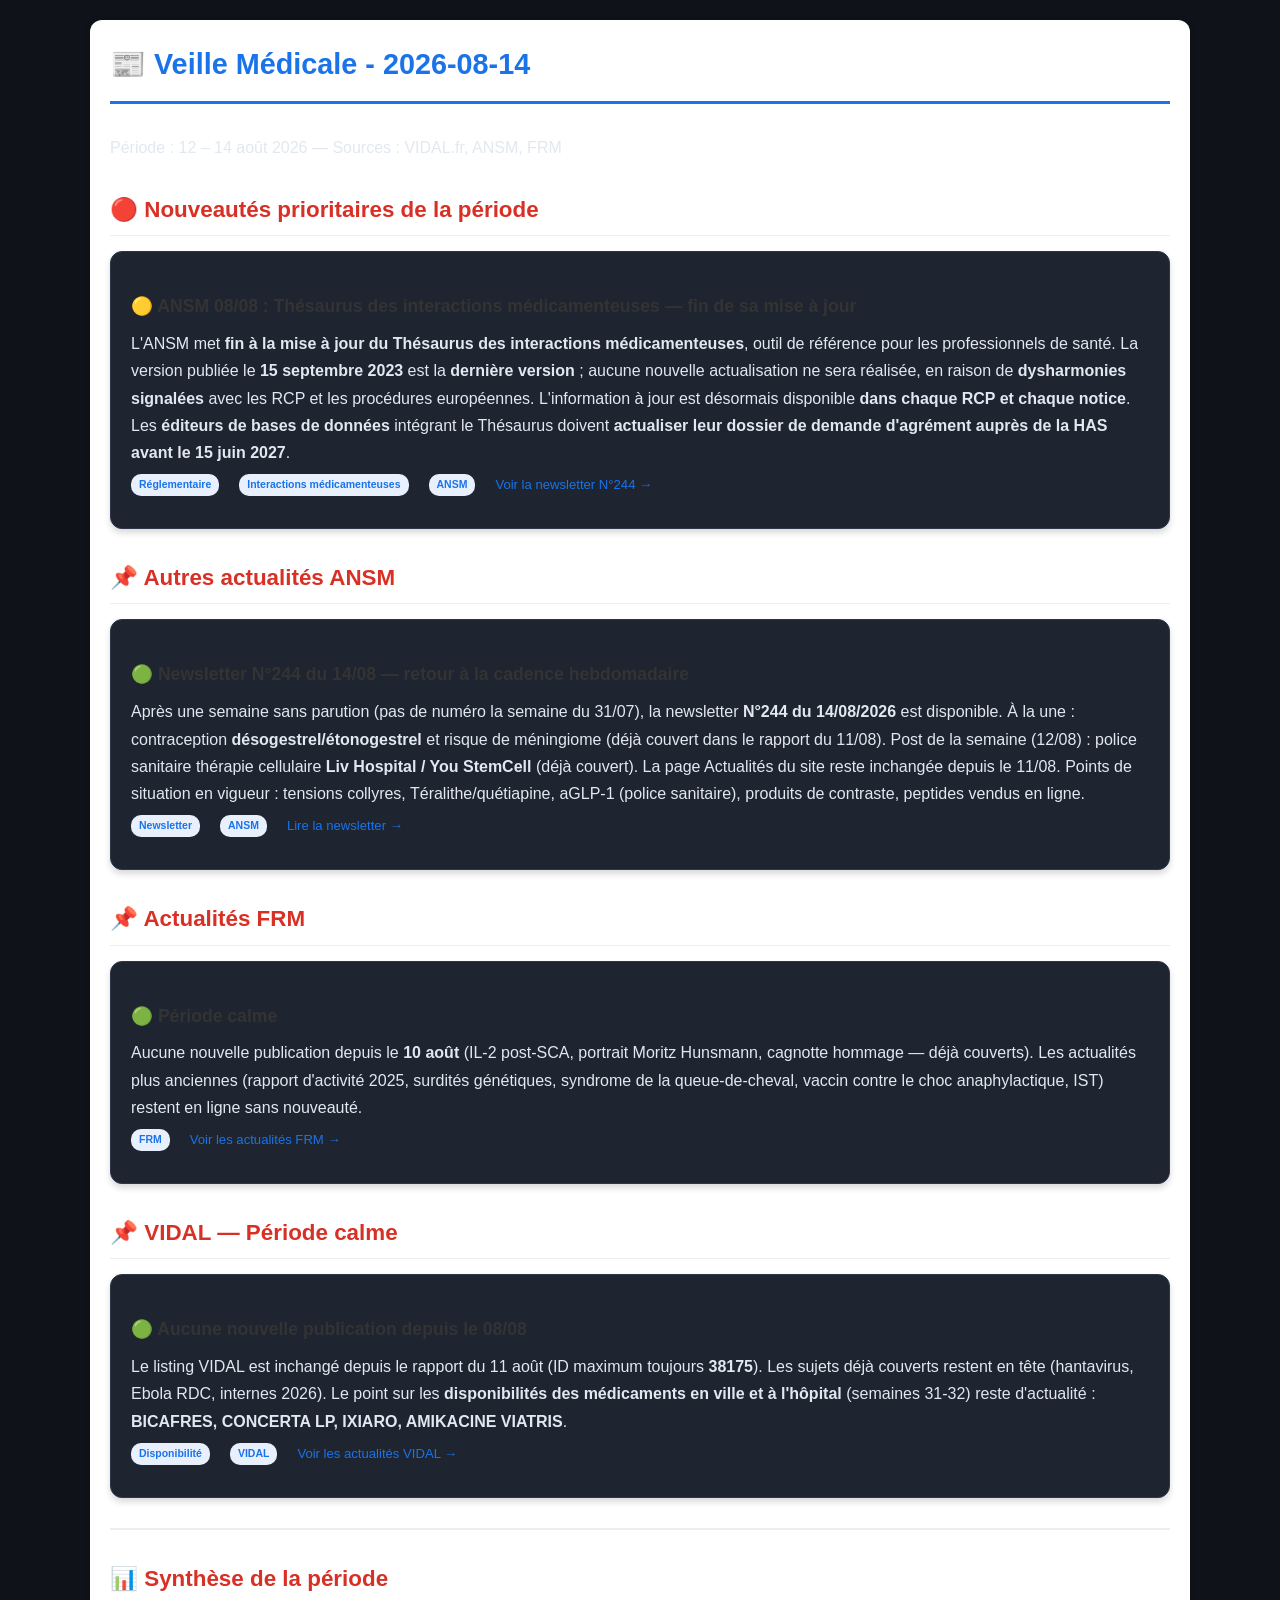
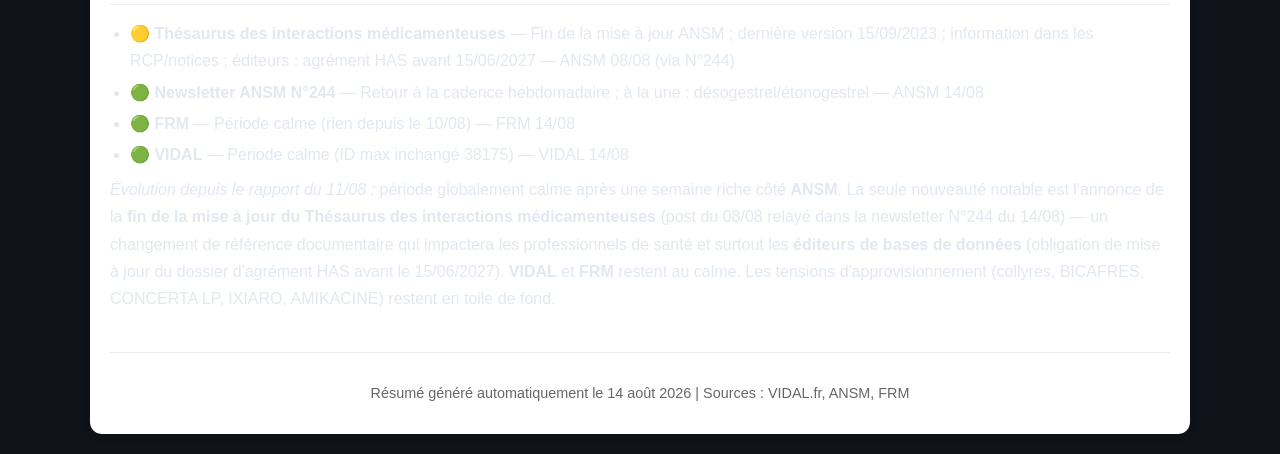
==== commit 02bf787d: "Mise à jour veille médicale du 2026-08-14" ====
--- a/veille_medicale.html
+++ b/veille_medicale.html
@@ -3,97 +3,49 @@
 <head>
     <meta charset="UTF-8">
     <meta name="viewport" content="width=device-width, initial-scale=1.0">
-    <title>📰 Veille Médicale - 2026-08-11</title>
+    <title>📰 Veille Médicale - 2026-08-14</title>
     <link rel="stylesheet" href="style.css">
     <link rel="stylesheet" href="style_veille.css">
 </head>
 <body>
     <div class="container">
 
-        <h1>📰 Veille Médicale - 2026-08-11</h1>
-        <p>Période : 8 – 11 août 2026 — Sources : VIDAL.fr, ANSM, FRM</p>
+        <h1>📰 Veille Médicale - 2026-08-14</h1>
+        <p>Période : 12 – 14 août 2026 — Sources : VIDAL.fr, ANSM, FRM</p>
 
         <h2 class="priority">🔴 Nouveautés prioritaires de la période</h2>
 
         <div class="article-card is-priority">
-            <h3>🔴 ANSM 11/08 : Désogestrel et étonogestrel — Les notices et les RCP évoluent pour informer sur le risque rare de méningiome</h3>
-            <p class="article-text">À la suite de l'étude <strong>EPI-PHARE</strong> (BMJ, juin 2025) analysée à la demande de l'ANSM, l'<strong>EMA</strong> met à jour les notices et les RCP des contraceptifs à base de <strong>désogestrel</strong> (pilules) et d'<strong>étonogestrel</strong> (implant, anneau vaginal) : le <strong>méningiome</strong> (tumeur généralement non cancéreuse des membranes entourant le cerveau) devient un effet indésirable de fréquence « indéterminée » et une <strong>contre-indication</strong> (patientes atteintes ou avec antécédent). Risque <strong>très faible</strong> : 1 cas supplémentaire pour <strong>67 300 femmes</strong>, usage en cours et prolongé (≥ 1 an). Un <strong>DHPC</strong> est adressé aux professionnels de santé ; des courriers d'information aux patients et prescripteurs partiront <strong>en septembre</strong>. Signes à surveiller : troubles de la vue, acouphènes, perte de l'odorat, céphalées, troubles de la mémoire, convulsions, faiblesse des membres.</p>
+            <h3>🟡 ANSM 08/08 : Thésaurus des interactions médicamenteuses — fin de sa mise à jour</h3>
+            <p class="article-text">L'ANSM met <strong>fin à la mise à jour du Thésaurus des interactions médicamenteuses</strong>, outil de référence pour les professionnels de santé. La version publiée le <strong>15 septembre 2023</strong> est la <strong>dernière version</strong> ; aucune nouvelle actualisation ne sera réalisée, en raison de <strong>dysharmonies signalées</strong> avec les RCP et les procédures européennes. L'information à jour est désormais disponible <strong>dans chaque RCP et chaque notice</strong>. Les <strong>éditeurs de bases de données</strong> intégrant le Thésaurus doivent <strong>actualiser leur dossier de demande d'agrément auprès de la HAS avant le 15 juin 2027</strong>.</p>
             <div class="article-meta">
-                <span class="badge">Alerte</span>
-                <span class="badge">Pharmacovigilance</span>
-                <span class="badge">Contraception</span>
+                <span class="badge">Réglementaire</span>
+                <span class="badge">Interactions médicamenteuses</span>
                 <span class="badge">ANSM</span>
-                <a href="https://ansm.sante.fr/actualites/contraception-a-base-de-desogestrel-et-etonogestrel-les-notices-evoluent-pour-mieux-informer-sur-le-risque-rare-de-meningiome" class="btn-link">Lire l'article →</a>
-            </div>
-        </div>
-
-        <div class="article-card is-priority">
-            <h3>🔴 ANSM 10/08 : Thérapie cellulaire — Nouvelles décisions de police sanitaire contre Liv Hospital et You StemCell</h3>
-            <p class="article-text">L'ANSM a identifié <strong>deux nouveaux sites internet</strong> faisant la promotion de <strong>thérapies par cellules souches non autorisées</strong>, exploités par les sociétés turques <strong>Liv Hospital</strong> et <strong>You StemCell</strong>. Ces sites affirment, sans fondement scientifique, traiter l'autisme, la paralysie cérébrale, la sclérose en plaques, Alzheimer, Parkinson, le diabète, l'infertilité ou la SLA. Sans <strong>AMM</strong> en France ni dans l'UE, ces thérapies présentent un risque pour la santé et une <strong>perte de chance</strong>. Deux décisions du <strong>28/07/2026</strong> suspendant la publicité ont été publiées le 10/08. Les patients concernés doivent contacter leurs professionnels de santé et déclarer tout effet indésirable.</p>
-            <div class="article-meta">
-                <span class="badge">Alerte</span>
-                <span class="badge">Police sanitaire</span>
-                <span class="badge">ANSM</span>
-                <a href="https://ansm.sante.fr/actualites/promotion-illegale-de-therapie-cellulaire-nous-prenons-de-nouvelles-decisions-de-police-sanitaire" class="btn-link">Lire l'article →</a>
-            </div>
-        </div>
-
-        <div class="article-card is-priority">
-            <h3>🟡 FRM 10/08 : Cardiologie — L'interleukine-2 à faible dose réduit le risque de récidive après un syndrome coronaire aigu</h3>
-            <p class="article-text">Chez <strong>60 % des patients</strong>, une <strong>inflammation résiduelle</strong> subsiste après un <strong>syndrome coronaire aigu</strong> (SCA), associée à un risque élevé de récidive ; aucun traitement ne la cible actuellement. L'équipe du <strong>Centre de Recherche Cardiovasculaire de Paris</strong> (Ziad Mallat) a testé en essai de <strong>phase 2</strong> (60 patients) de <strong>faibles doses d'interleukine-2</strong> (1 000 fois moins qu'en oncologie) : augmentation de <strong>40 % des lymphocytes T régulateurs</strong> vs placebo, réduction de l'inflammation artérielle de <strong>7,7 %</strong>, et après <strong>deux ans de suivi, zéro récidive</strong> d'événement cardiovasculaire majeur contre <strong>quatre dans le groupe placebo</strong>. Une phase 3 est nécessaire pour confirmer. Source : <em>Nature Medicine</em>, 08/01/2026.</p>
-            <div class="article-meta">
-                <span class="badge">Cardiologie</span>
-                <span class="badge">Essai clinique</span>
-                <span class="badge">Innovation</span>
-                <span class="badge">FRM</span>
-                <a href="https://www.frm.org/fr/actualites/cardiologie-reduire-le-risque-de-recidives-apres-un-syndrome-coronaire-aigu" class="btn-link">Lire l'article →</a>
-            </div>
-        </div>
-
-        <div class="article-card is-priority">
-            <h3>🟡 ANSM 10/08 : PRAC de juillet 2026 — Litfulo (ritlecitinib) rejoint les mises en garde renforcées des inhibiteurs de JAK</h3>
-            <p class="article-text">Le retour d'information sur le <strong>PRAC de juillet 2026</strong> (6-9 juillet) a été mis à jour avec la traduction intégrale des PRAC Highlights. Le PRAC approuve une lettre aux professionnels de santé renforçant les mises en garde de <strong>Litfulo (ritlecitinib)</strong>, utilisé dans la <strong>pelade sévère</strong> (alopécie areata, adultes et adolescents > 12 ans) : un <strong>avertissement encadré</strong> est ajouté, comme pour les autres inhibiteurs de JAK (risques cardiovasculaires, caillots, cancers, infections graves). Réservé <strong>en l'absence d'alternative</strong> chez les patients ≥ 65 ans, à risque cardiovasculaire majeur, fumeurs ou anciens fumeurs, ou avec facteurs de risque de cancer.</p>
-            <div class="article-meta">
-                <span class="badge">Pharmacovigilance</span>
-                <span class="badge">Europe</span>
-                <span class="badge">Pelade</span>
-                <span class="badge">ANSM</span>
-                <a href="https://ansm.sante.fr/actualites/retour-dinformation-sur-le-prac" class="btn-link">Voir le retour PRAC →</a>
+                <a href="https://ansm.sante.fr/newsletter/244" class="btn-link">Voir la newsletter N°244 →</a>
             </div>
         </div>
 
         <h2>📌 Autres actualités ANSM</h2>
 
         <div class="article-card">
-            <h3>🟢 PRAC juillet — Détails sur désogestrel/étonogestrel</h3>
-            <p class="article-text">Le risque de méningiome peut être <strong>plus élevé chez les femmes ayant utilisé par le passé des progestatifs déjà associés à ce risque</strong> (cyprotérone, nomégestrol, médroxyprogestérone, chlormadinone) — à prendre en compte avant initiation. En cas de diagnostic de méningiome, l'utilisation doit être <strong>interrompue impérativement</strong>. Points de situation toujours en vigueur : tensions collyres, Téralithe/quétiapine, aGLP-1 (police sanitaire), produits de contraste, peptides vendus en ligne.</p>
+            <h3>🟢 Newsletter N°244 du 14/08 — retour à la cadence hebdomadaire</h3>
+            <p class="article-text">Après une semaine sans parution (pas de numéro la semaine du 31/07), la newsletter <strong>N°244 du 14/08/2026</strong> est disponible. À la une : contraception <strong>désogestrel/étonogestrel</strong> et risque de méningiome (déjà couvert dans le rapport du 11/08). Post de la semaine (12/08) : police sanitaire thérapie cellulaire <strong>Liv Hospital / You StemCell</strong> (déjà couvert). La page Actualités du site reste inchangée depuis le 11/08. Points de situation en vigueur : tensions collyres, Téralithe/quétiapine, aGLP-1 (police sanitaire), produits de contraste, peptides vendus en ligne.</p>
             <div class="article-meta">
-                <span class="badge">Pharmacovigilance</span>
+                <span class="badge">Newsletter</span>
                 <span class="badge">ANSM</span>
-                <a href="https://ansm.sante.fr/actualites/retour-dinformation-sur-le-prac" class="btn-link">Voir le retour PRAC →</a>
+                <a href="https://ansm.sante.fr/newsletter/244" class="btn-link">Lire la newsletter →</a>
             </div>
         </div>
 
         <h2>📌 Actualités FRM</h2>
 
         <div class="article-card">
-            <h3>🟢 FRM 10/08 : Portrait de chercheur — Moritz Hunsmann, cancers d'origine professionnelle et environnementale</h3>
-            <p class="article-text">Chercheur en <strong>sociologie et santé publique</strong> au CNRS (Centre Norbert Elias, Marseille/Avignon), Moritz Hunsmann co-dirige le <strong>Giscope 84</strong>, Groupement d'intérêt scientifique sur les <strong>cancers d'origine professionnelle et environnementale</strong> dans le Vaucluse. Son projet interdisciplinaire (Avignon Université) vise une meilleure <strong>reconnaissance des cancers professionnels</strong> : plus de <strong>95 % d'entre eux passent sous les radars</strong>. Financé dans le cadre de l'axe « Environnement et Santé 2025 » de la FRM.</p>
+            <h3>🟢 Période calme</h3>
+            <p class="article-text">Aucune nouvelle publication depuis le <strong>10 août</strong> (IL-2 post-SCA, portrait Moritz Hunsmann, cagnotte hommage — déjà couverts). Les actualités plus anciennes (rapport d'activité 2025, surdités génétiques, syndrome de la queue-de-cheval, vaccin contre le choc anaphylactique, IST) restent en ligne sans nouveauté.</p>
             <div class="article-meta">
-                <span class="badge">Recherche</span>
-                <span class="badge">Environnement et santé</span>
                 <span class="badge">FRM</span>
-                <a href="https://www.frm.org/fr/actualites/portrait-moritz-hunsmann" class="btn-link">Lire le portrait →</a>
-            </div>
-        </div>
-
-        <div class="article-card">
-            <h3>🟢 FRM 10/08 : Cagnotte hommage — honorer la mémoire d'un proche en soutenant la recherche</h3>
-            <p class="article-text">La FRM présente son dispositif de <strong>cagnotte hommage</strong> : une collecte solidaire permettant d'honorer la mémoire d'un proche disparu tout en soutenant la recherche médicale.</p>
-            <div class="article-meta">
-                <span class="badge">Actus FRM</span>
-                <span class="badge">FRM</span>
-                <a href="https://www.frm.org/fr/actualites/cagnotte-hommage-honorer-la-memoire-d-un-proche-en-soutenant-la-recherche-medicale" class="btn-link">Voir la cagnotte →</a>
+                <a href="https://www.frm.org/fr/actualites" class="btn-link">Voir les actualités FRM →</a>
             </div>
         </div>
 
@@ -101,7 +53,7 @@
 
         <div class="article-card">
             <h3>🟢 Aucune nouvelle publication depuis le 08/08</h3>
-            <p class="article-text">Le listing VIDAL est inchangé depuis le rapport du 8 août (ID maximum 38175). Les sujets déjà couverts restent en tête (hantavirus, Ebola RDC, internes 2026). Le point sur les <strong>disponibilités des médicaments en ville et à l'hôpital</strong> (semaines 31-32) reste d'actualité : <strong>BICAFRES, CONCERTA LP, IXIARO, AMIKACINE VIATRIS</strong>.</p>
+            <p class="article-text">Le listing VIDAL est inchangé depuis le rapport du 11 août (ID maximum toujours <strong>38175</strong>). Les sujets déjà couverts restent en tête (hantavirus, Ebola RDC, internes 2026). Le point sur les <strong>disponibilités des médicaments en ville et à l'hôpital</strong> (semaines 31-32) reste d'actualité : <strong>BICAFRES, CONCERTA LP, IXIARO, AMIKACINE VIATRIS</strong>.</p>
             <div class="article-meta">
                 <span class="badge">Disponibilité</span>
                 <span class="badge">VIDAL</span>
@@ -114,19 +66,16 @@
         <h2>📊 Synthèse de la période</h2>
 
         <ul>
-            <li><strong>🔴 Désogestrel/étonogestrel</strong> — Notices et RCP mis à jour : risque rare de méningiome (EPI-PHARE, EMA, DHPC, 1 cas/67 300 femmes) — ANSM 11/08</li>
-            <li><strong>🔴 Thérapie cellulaire</strong> — Police sanitaire : suspension de publicité Liv Hospital et You StemCell (Turquie) — ANSM 10/08</li>
-            <li><strong>🟡 IL-2 faible dose post-SCA</strong> — Phase 2 : 0 récidive vs 4 placebo à 2 ans, T reg +40 % — FRM 10/08</li>
-            <li><strong>🟡 Litfulo (ritlecitinib)</strong> — Mises en garde renforcées (encadré JAK) via le PRAC de juillet — ANSM 10/08</li>
-            <li><strong>🟢 PRAC juillet</strong> — Détails méningiome : progestatifs antérieurs, interruption impérative — ANSM 10/08</li>
-            <li><strong>🟢 Portrait Moritz Hunsmann</strong> — Cancers professionnels et environnementaux (Giscope 84) — FRM 10/08</li>
-            <li><strong>🟢 Cagnotte hommage FRM</strong> — Collecte en mémoire d'un proche — FRM 10/08</li>
+            <li><strong>🟡 Thésaurus des interactions médicamenteuses</strong> — Fin de la mise à jour ANSM ; dernière version 15/09/2023 ; information dans les RCP/notices ; éditeurs : agrément HAS avant 15/06/2027 — ANSM 08/08 (via N°244)</li>
+            <li><strong>🟢 Newsletter ANSM N°244</strong> — Retour à la cadence hebdomadaire ; à la une : désogestrel/étonogestrel — ANSM 14/08</li>
+            <li><strong>🟢 FRM</strong> — Période calme (rien depuis le 10/08) — FRM 14/08</li>
+            <li><strong>🟢 VIDAL</strong> — Période calme (ID max inchangé 38175) — VIDAL 14/08</li>
         </ul>
 
-        <p><em>Évolution depuis le rapport du 08/08 :</em> reprise d'actualité côté <strong>ANSM</strong> avec deux alertes — le <strong>risque de méningiome</strong> des contraceptifs désogestrel/étonogestrel (mise à jour des notices et RCP après l'étude EPI-PHARE et l'évaluation PRAC/EMA) et la <strong>police sanitaire</strong> contre deux sociétés turques de thérapie cellulaire — ainsi que la mise à jour du <strong>PRAC de juillet</strong> ajoutant le renforcement des mises en garde de <strong>Litfulo</strong> (inhibiteur JAK). Côté <strong>FRM</strong>, fin de la période calme avec trois publications du 10 août, dont une étude de phase 2 prometteuse sur l'<strong>interleukine-2 à faible dose</strong> après syndrome coronaire aigu. <strong>VIDAL</strong> reste au calme (aucune nouvelle publication depuis le 08/08). Les tensions d'approvisionnement (collyres, BICAFRES, CONCERTA LP, IXIARO, AMIKACINE) restent en toile de fond.</p>
+        <p><em>Évolution depuis le rapport du 11/08 :</em> période globalement calme après une semaine riche côté <strong>ANSM</strong>. La seule nouveauté notable est l'annonce de la <strong>fin de la mise à jour du Thésaurus des interactions médicamenteuses</strong> (post du 08/08 relayé dans la newsletter N°244 du 14/08) — un changement de référence documentaire qui impactera les professionnels de santé et surtout les <strong>éditeurs de bases de données</strong> (obligation de mise à jour du dossier d'agrément HAS avant le 15/06/2027). <strong>VIDAL</strong> et <strong>FRM</strong> restent au calme. Les tensions d'approvisionnement (collyres, BICAFRES, CONCERTA LP, IXIARO, AMIKACINE) restent en toile de fond.</p>
 
         <div class="footer">
-            <p>Résumé généré automatiquement le 11 août 2026 | Sources : VIDAL.fr, ANSM, FRM</p>
+            <p>Résumé généré automatiquement le 14 août 2026 | Sources : VIDAL.fr, ANSM, FRM</p>
         </div>
 
     </div>
